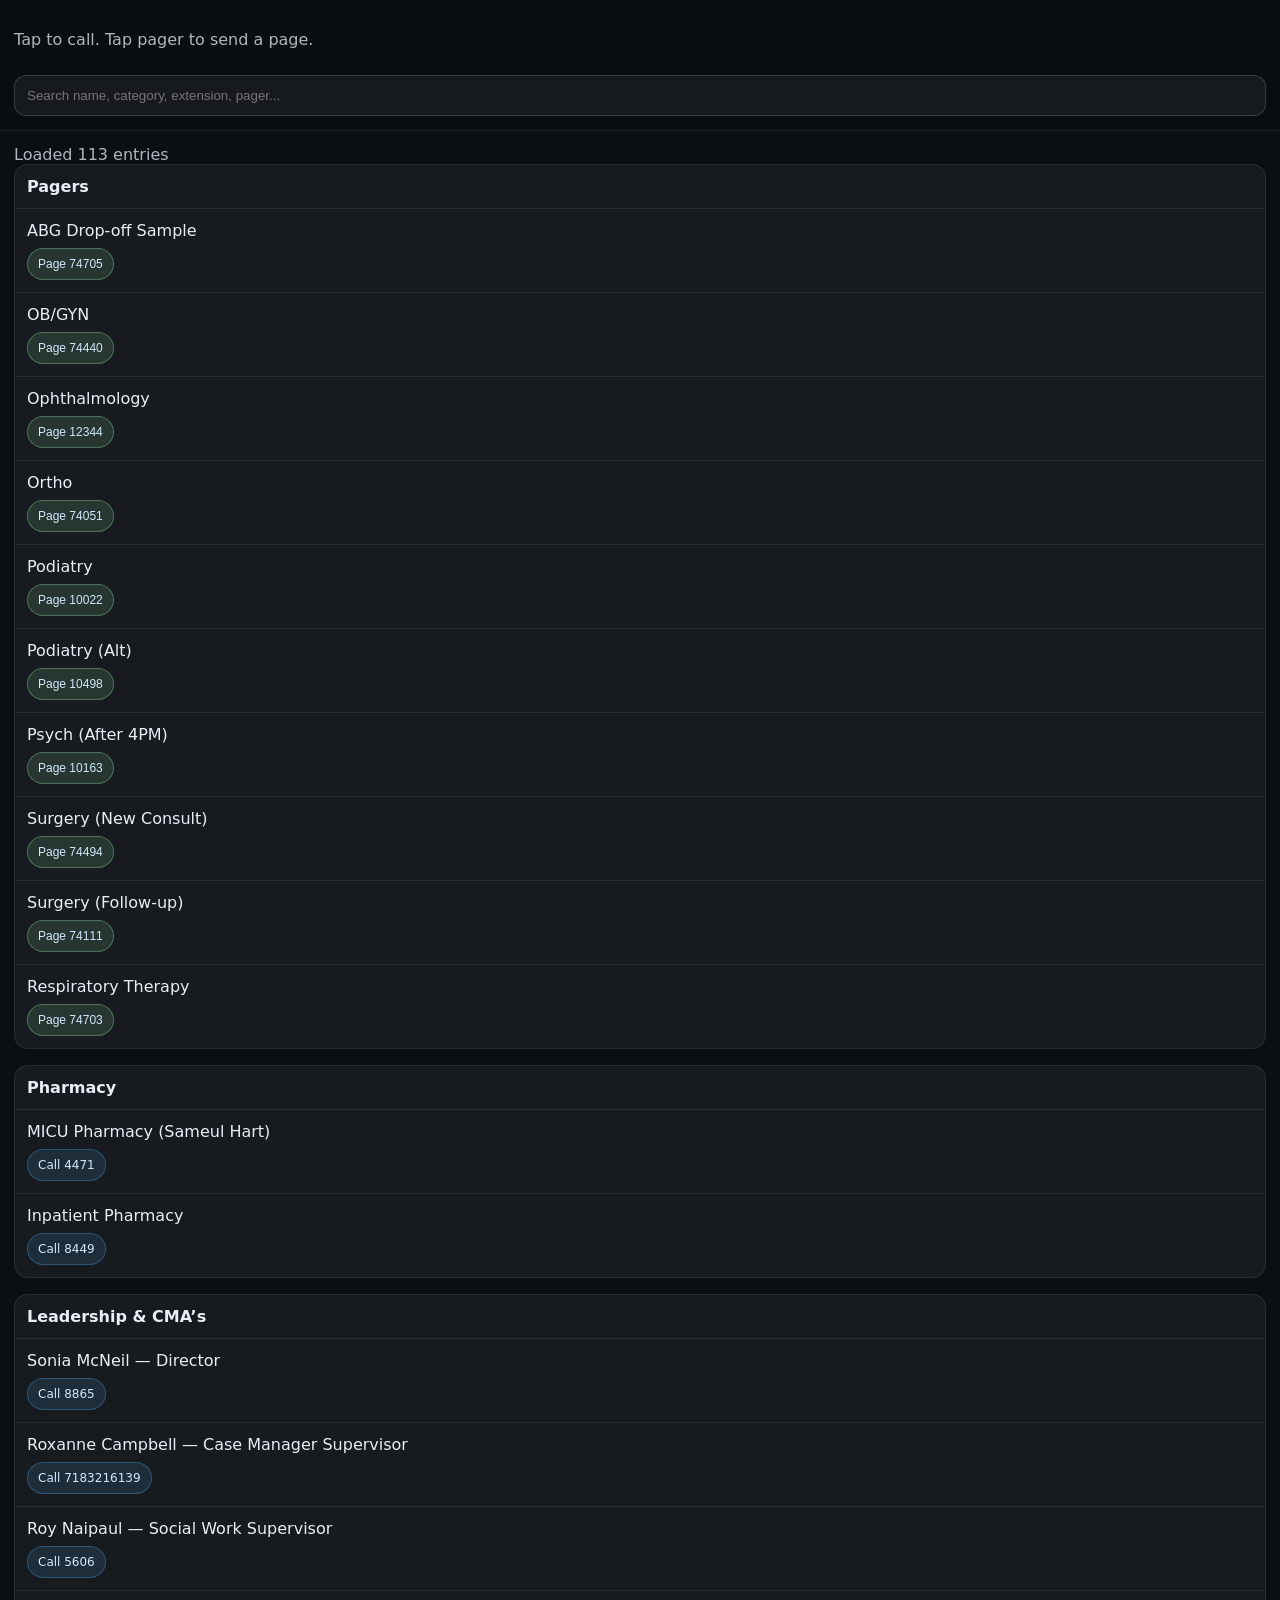
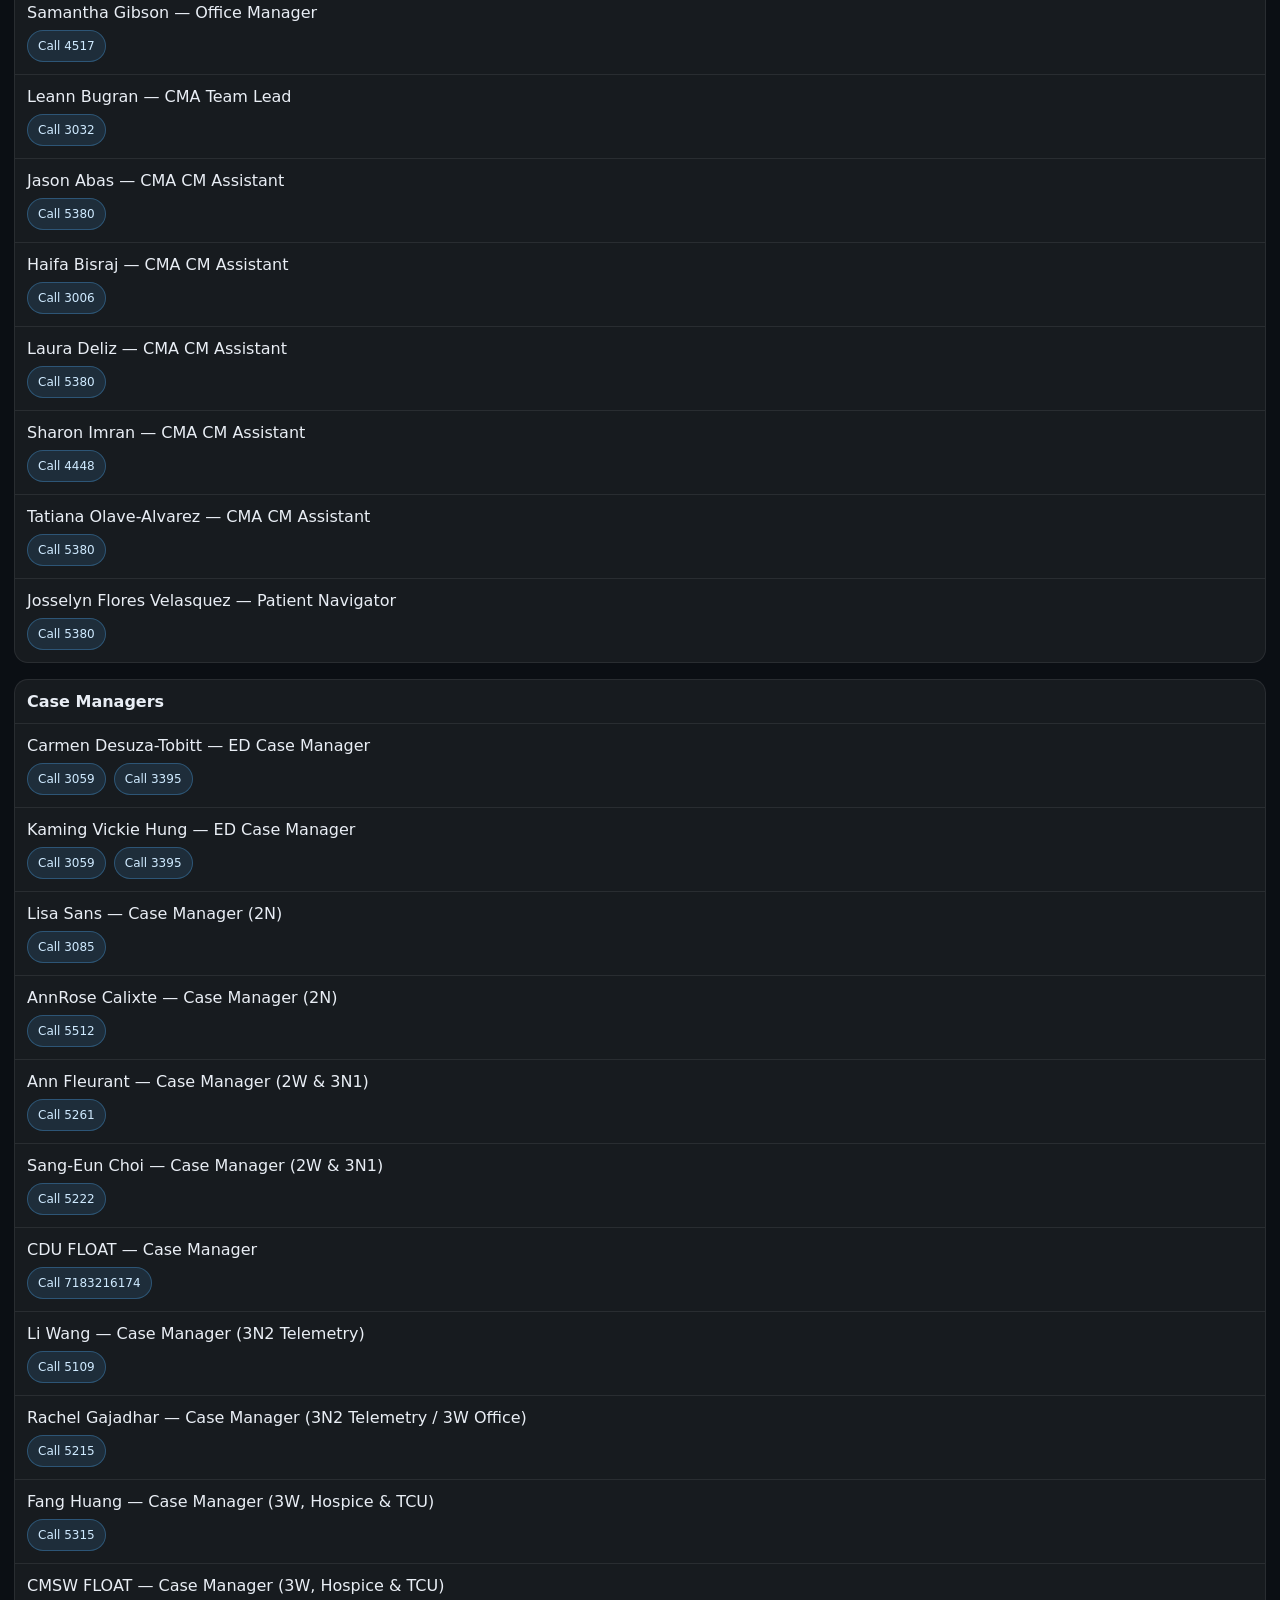
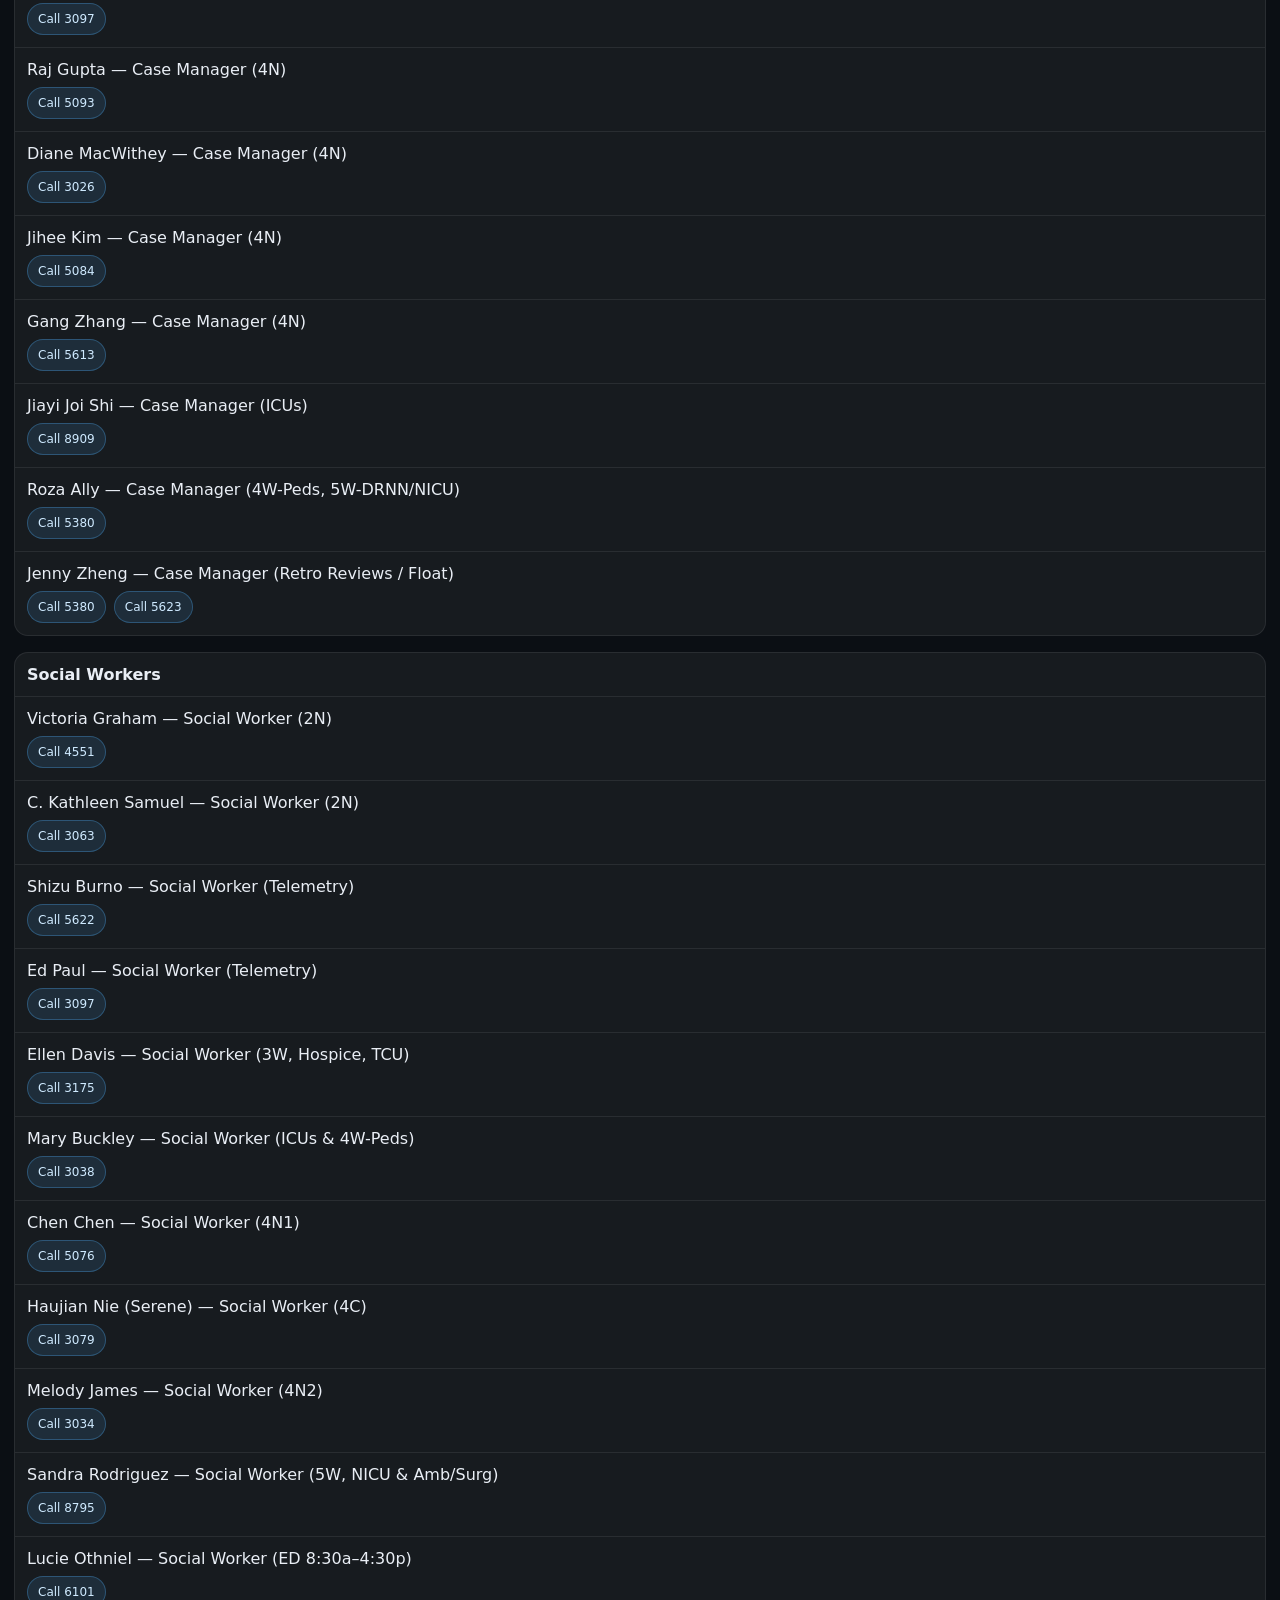
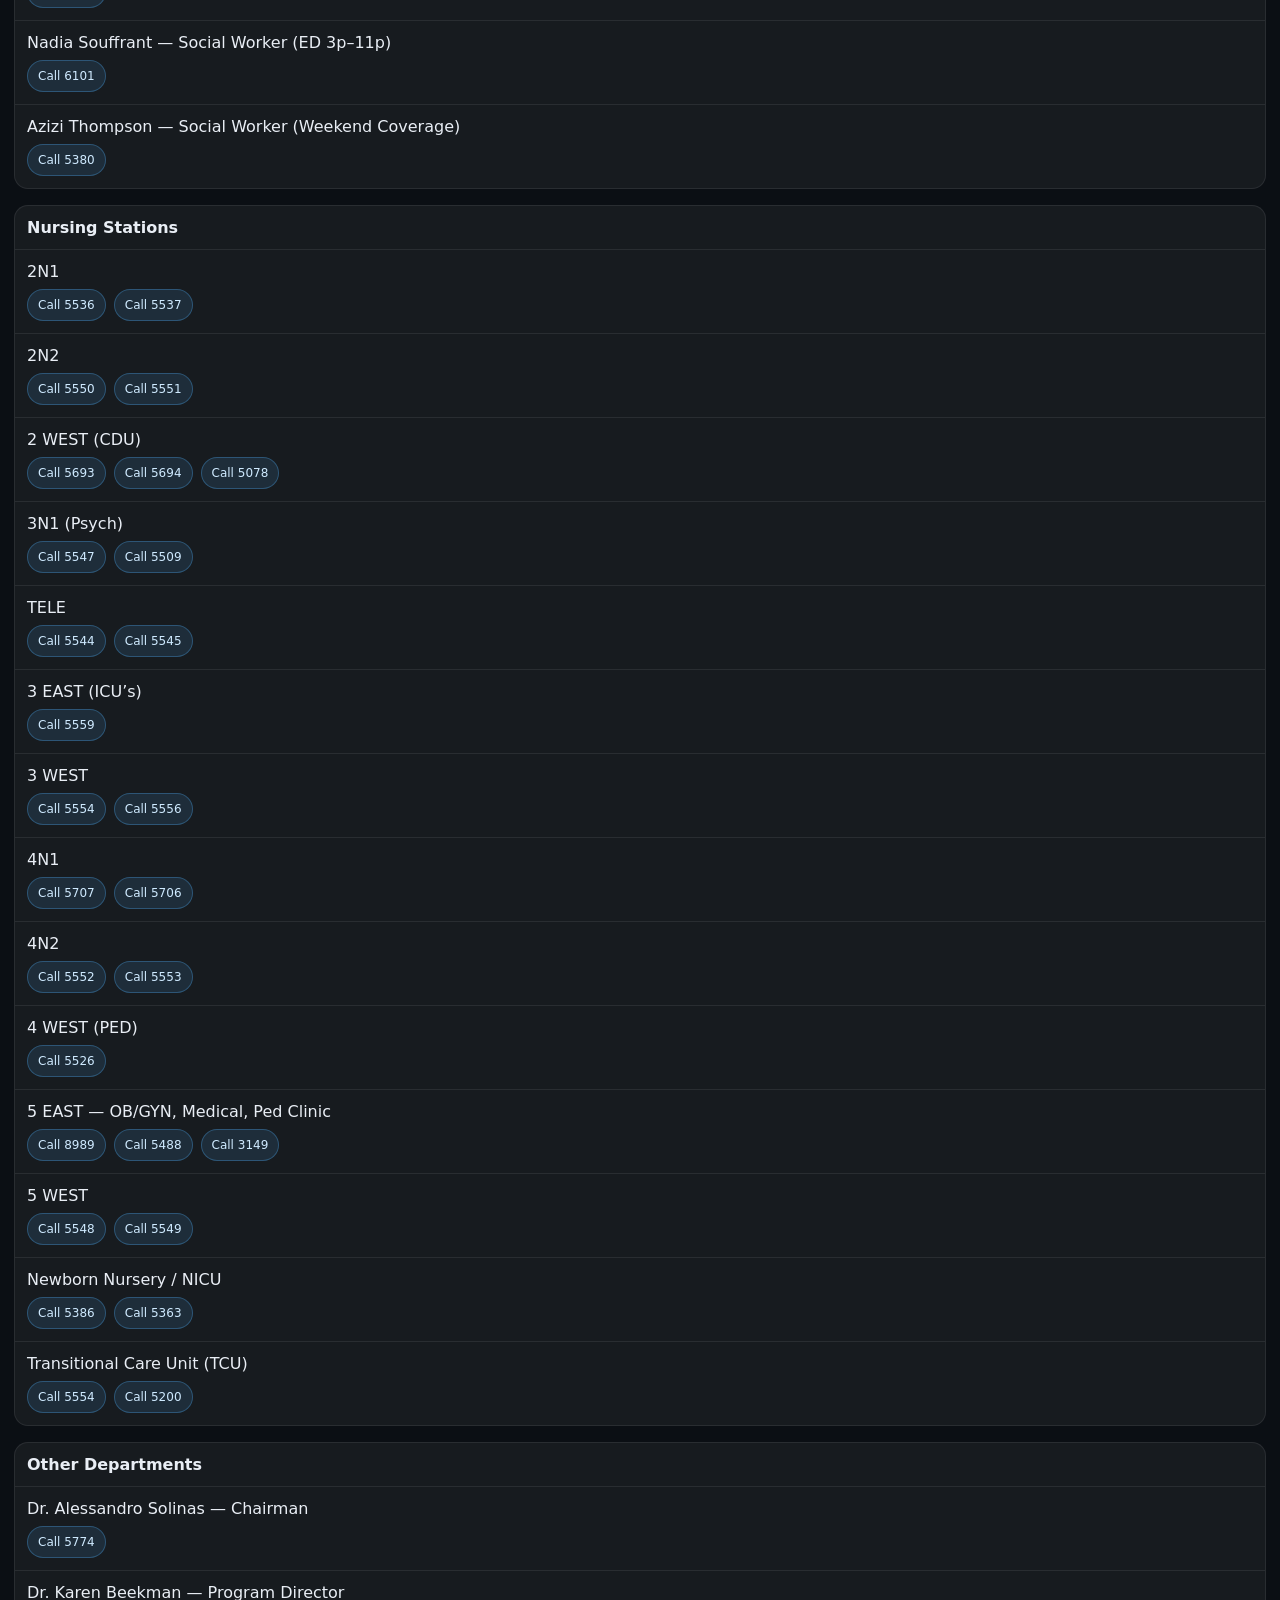
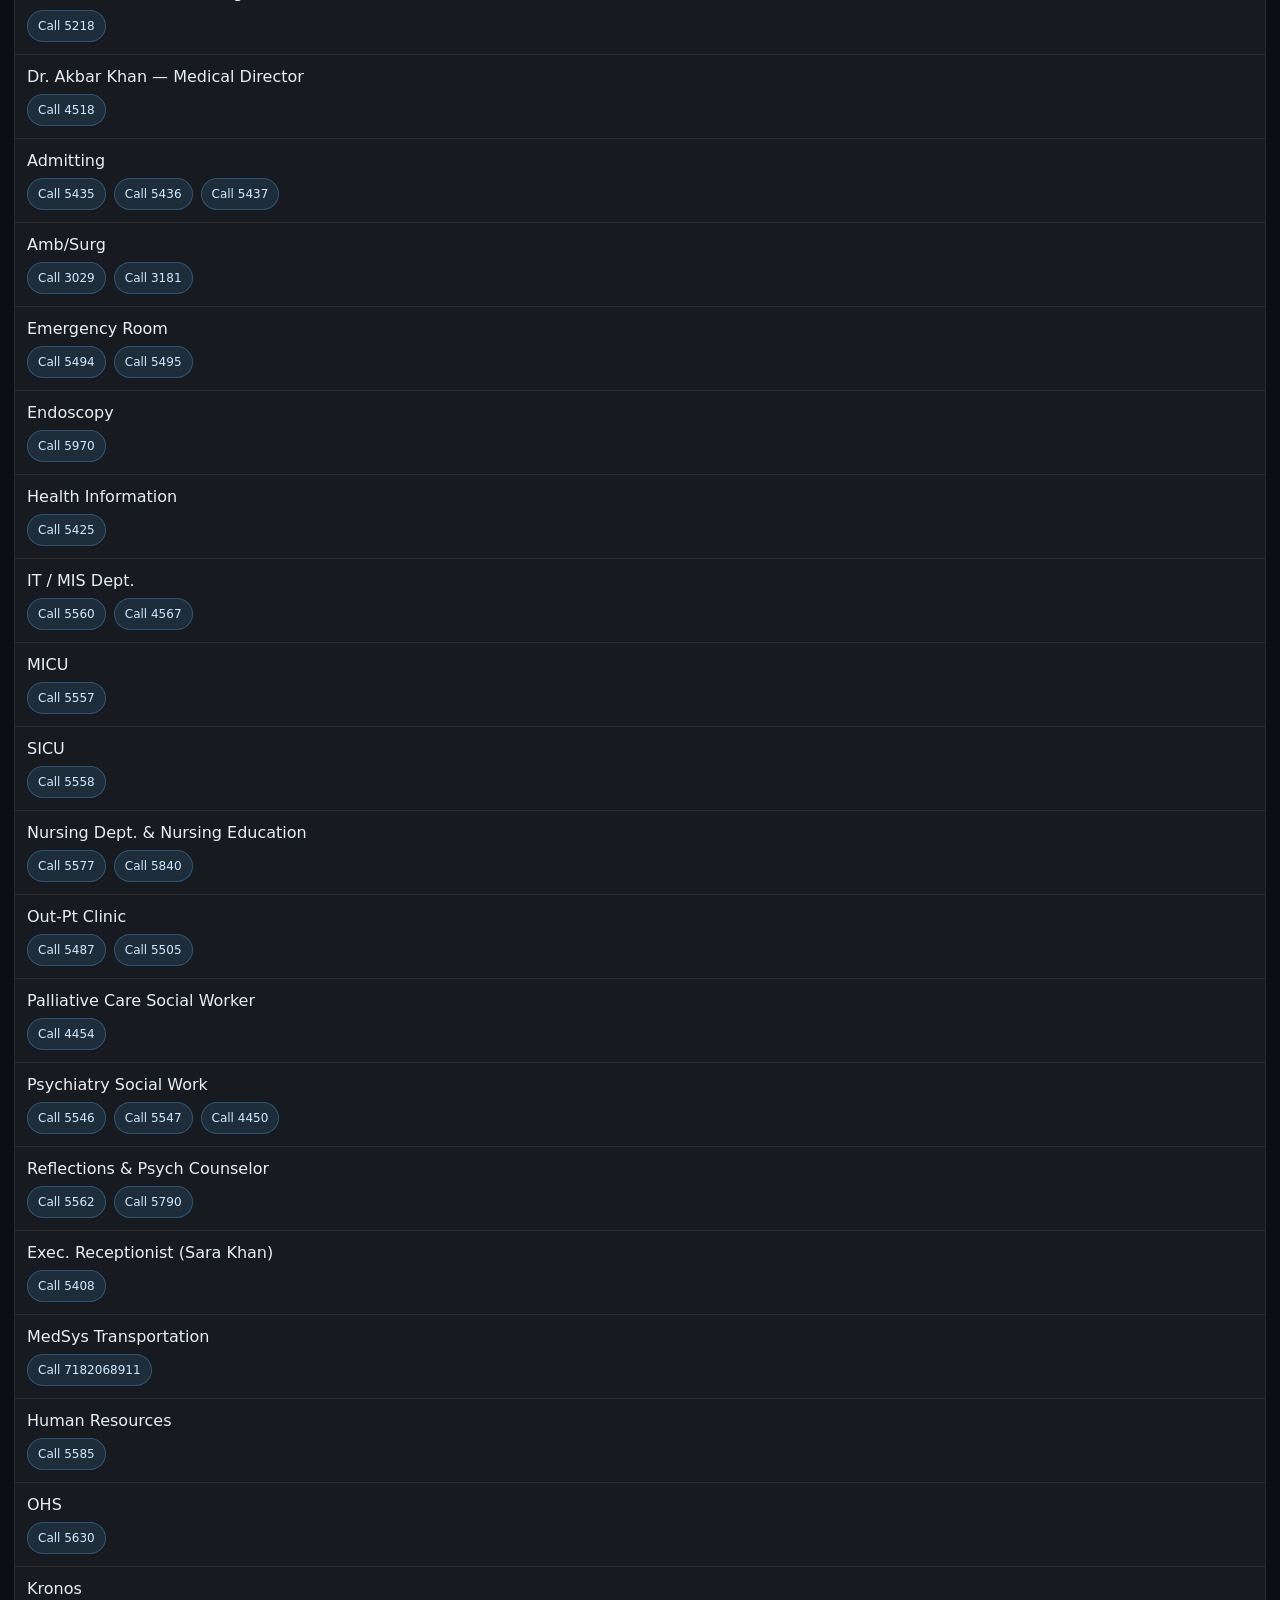
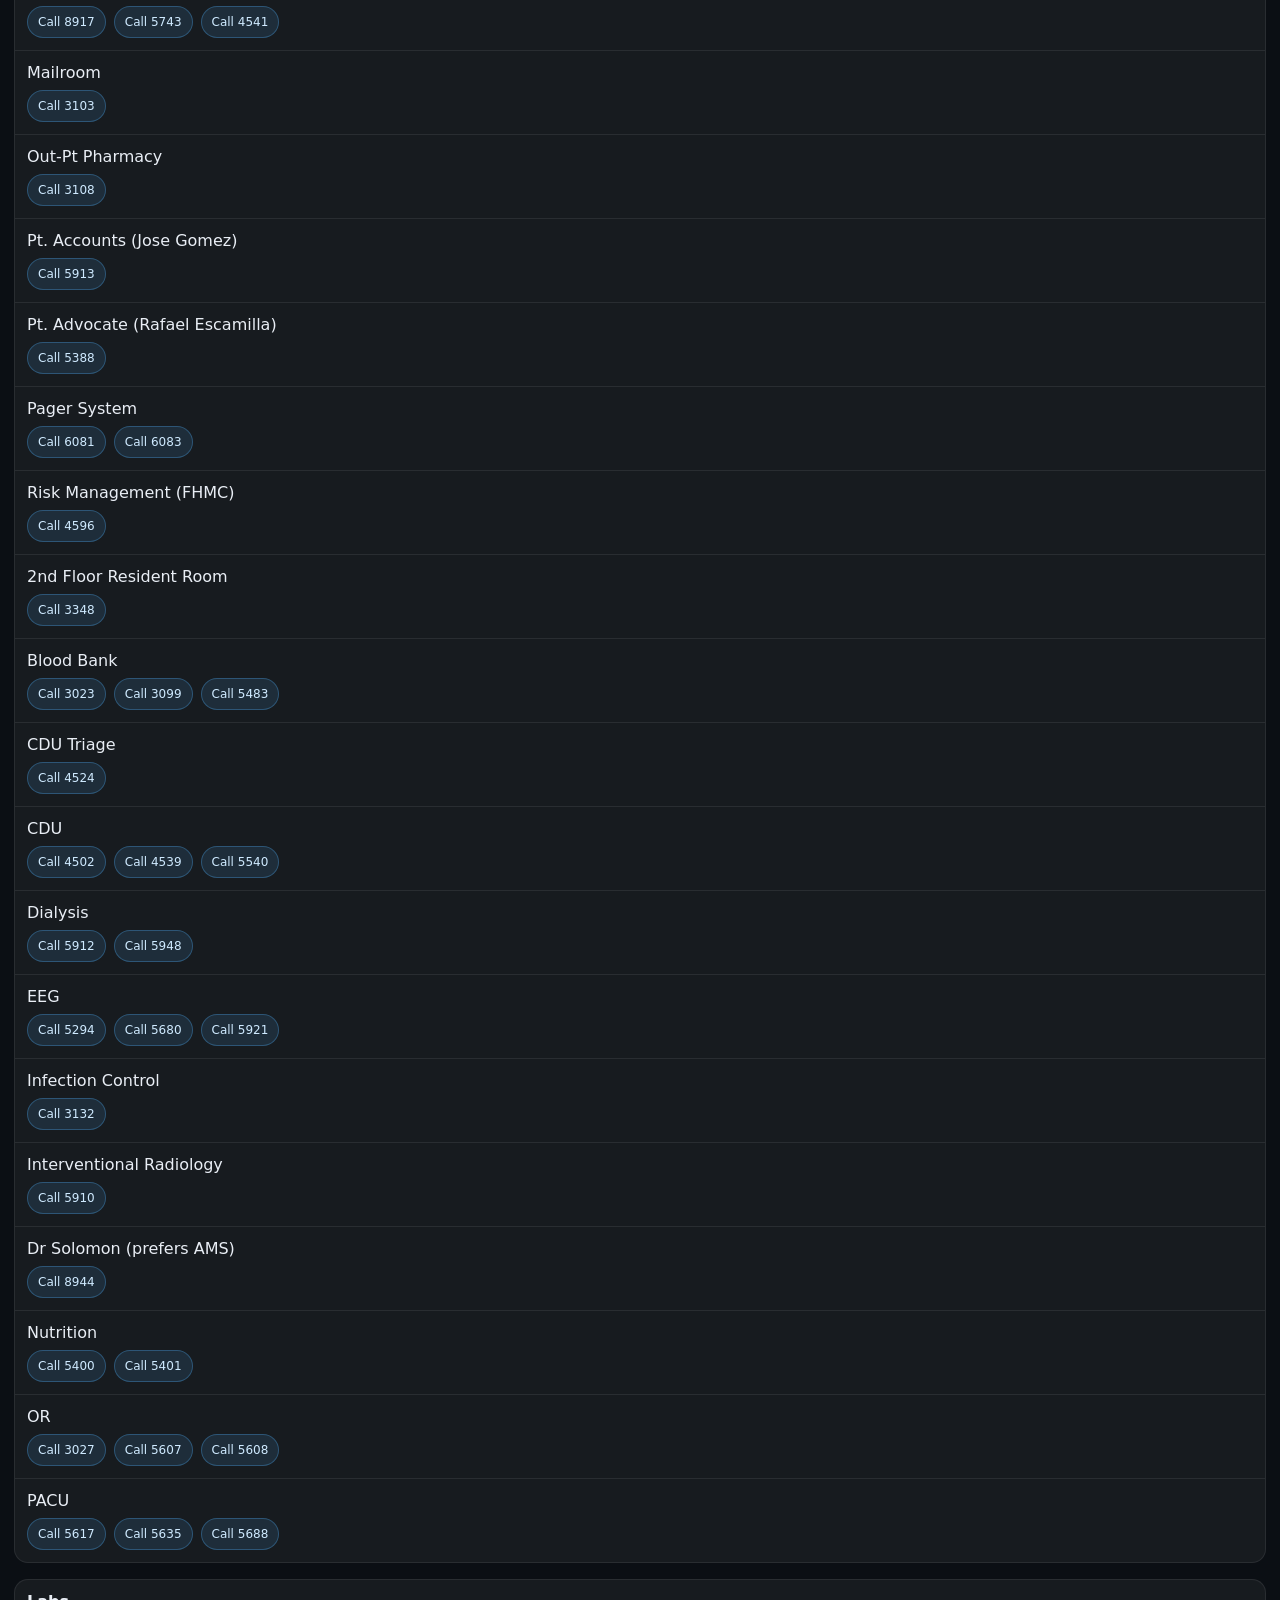
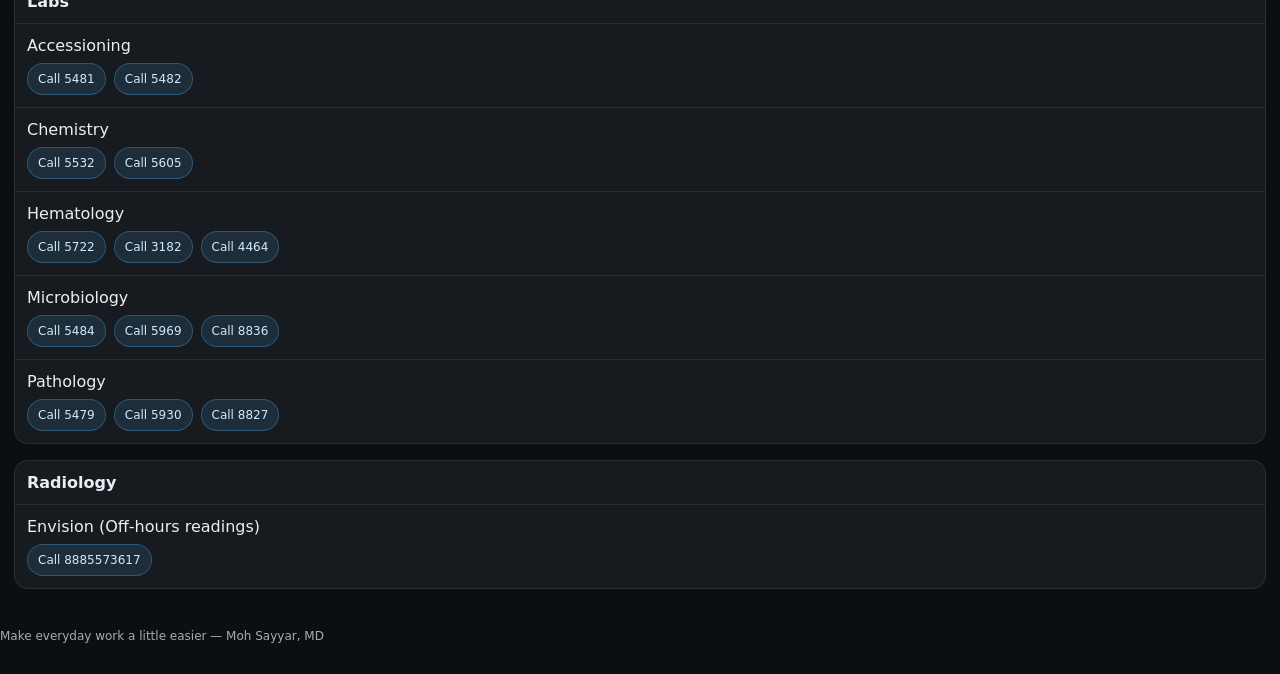
==== index.html @ d81db636 "Update index.html" ====
<!doctype html>
<html lang="en">
<head>
  <meta charset="utf-8" />
  <meta name="viewport" content="width=device-width,initial-scale=1" />
  <title>FHMC Directory</title>
  <link rel="stylesheet" href="./assets/styles.css" />
</head>
<body>

<header class="topbar">
  <div class="topbar__title">
    <p class="muted">Tap to call. Tap pager to send a page.</p>
  </div>
  <div class="topbar__controls">
    <input id="search" type="search" placeholder="Search name, category, extension, pager..." />
  </div>
</header>

<main class="container">
  <div id="status" class="status muted">Loading…</div>
  <div id="content"></div>
</main>
<div id="toast" class="toast" aria-live="polite"></div>
<script src="./assets/paging.js"></script>
<script src="./assets/app.js"></script>

 <center></center> <p class="credits">
    Make everyday work a little easier — Moh Sayyar, MD
  </p><br>
</body>
</html>
---- assets/styles.css ----
:root {
  font-family: system-ui, -apple-system, Segoe UI, Roboto, Arial, sans-serif;
  color-scheme: dark;
}

body {
  margin: 0;
  background: #0b0f14;
  color: #e9eef5;
}

.topbar {
  position: sticky;
  top: 0;
  background: rgba(11,15,20,.95);
  border-bottom: 1px solid rgba(255,255,255,.08);
  padding: 14px;
}

.topbar__title h1 {
  margin: 0;
  font-size: 18px;
  font-weight: 800;
}

.muted { opacity: .75 }

#search {
  width: 100%;
  margin-top: 10px;
  padding: 12px;
  border-radius: 12px;
  border: 1px solid rgba(255,255,255,.15);
  background: rgba(255,255,255,.05);
  color: #fff;
}

.credits {
  margin-top: 10px;
  font-size: 12px;
  opacity: .7;
}

.container { padding: 14px }

.card {
  background: rgba(255,255,255,.05);
  border-radius: 14px;
  margin-bottom: 16px;
  border: 1px solid rgba(255,255,255,.08);
}

.row {
  padding: 12px;
  border-top: 1px solid rgba(255,255,255,.08);
}

.row:first-child { border-top: none }

.chips {
  margin-top: 8px;
  display: flex;
  flex-wrap: wrap;
  gap: 8px;
}

.chip {
  padding: 8px 10px;
  border-radius: 999px;
  font-size: 12px;
  cursor: pointer;
  border: 1px solid rgba(80,180,255,.3);
  background: rgba(80,180,255,.12);
  color: #cfeaff;
  text-decoration: none;
}

.chip--fax {
  border-color: rgba(255,200,120,.3);
  background: rgba(255,200,120,.12);
}

.chip--page {
  border-color: rgba(160,255,180,.3);
  background: rgba(160,255,180,.12);
}

.toast {
  position: fixed;
  bottom: 14px;
  left: 14px;
  right: 14px;
  background: #141a22;
  border-radius: 12px;
  padding: 12px;
  display: none;
}

.toast.show { display: block }
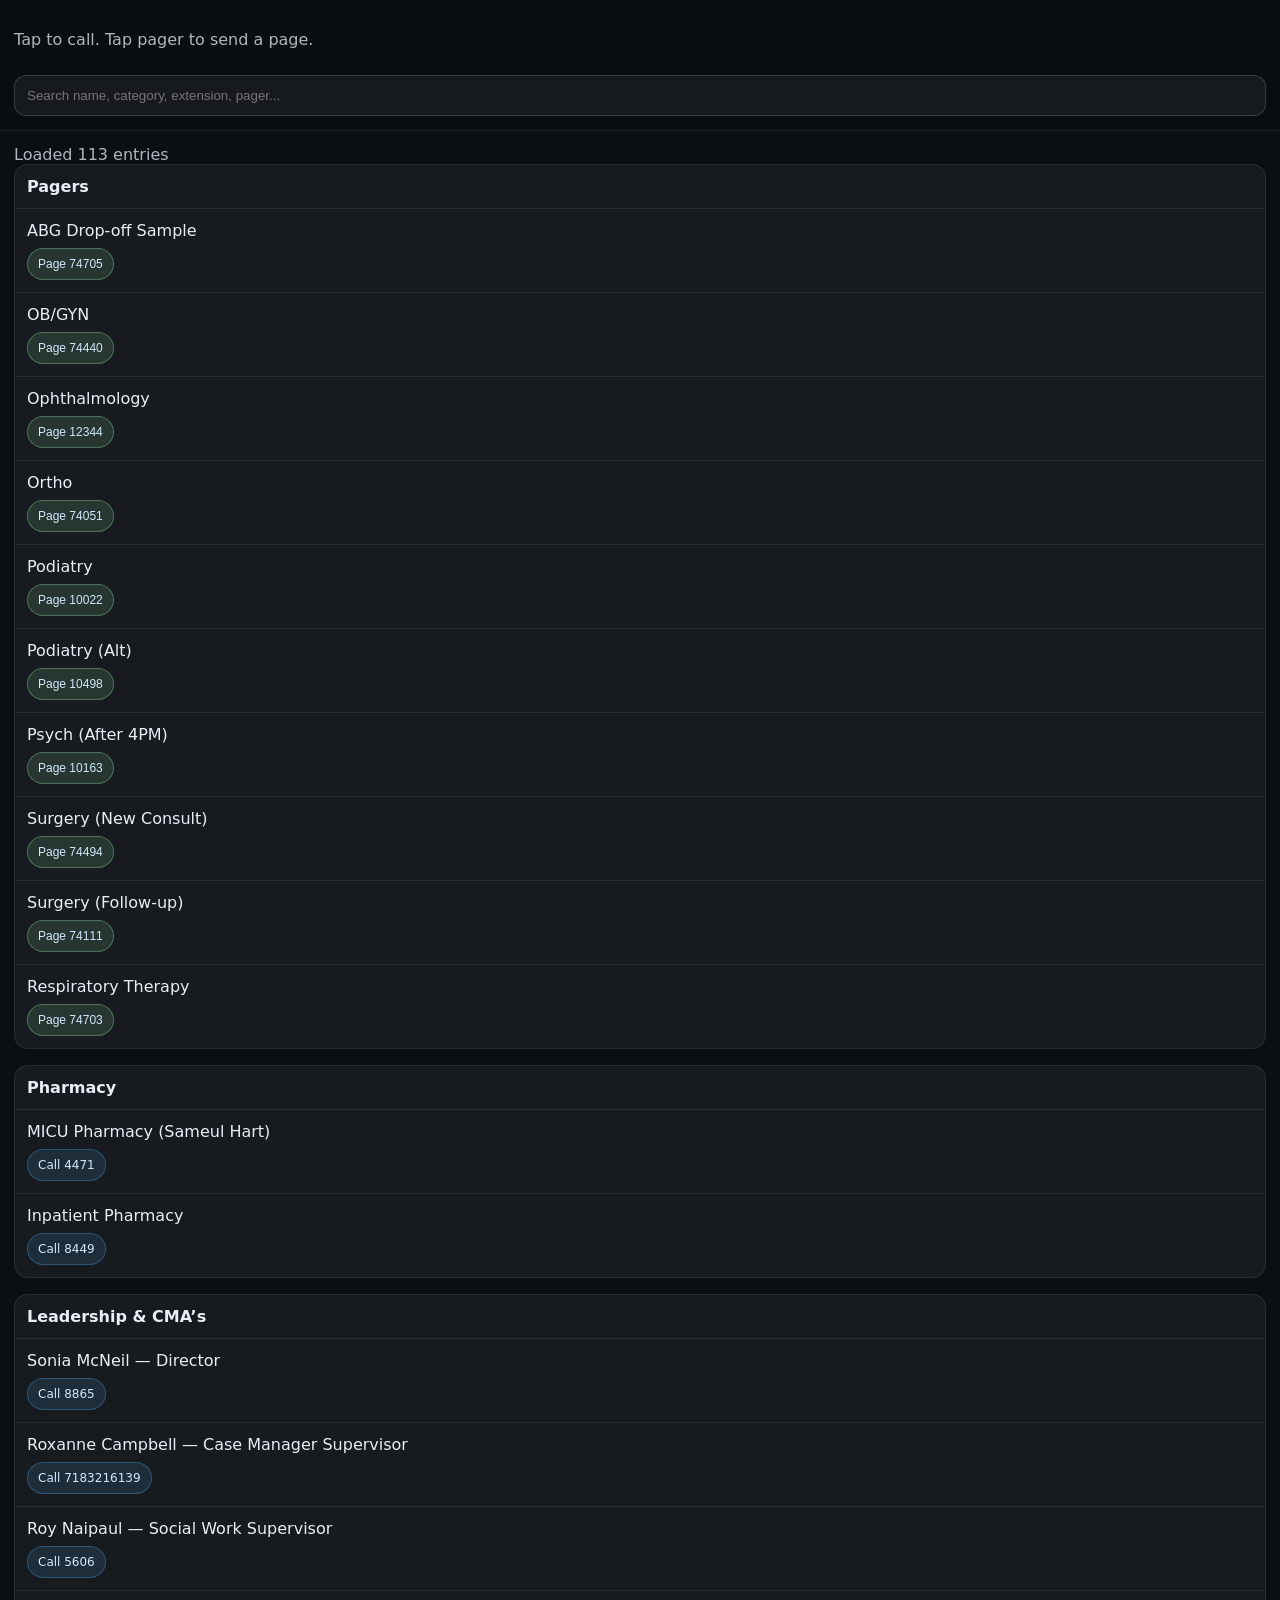
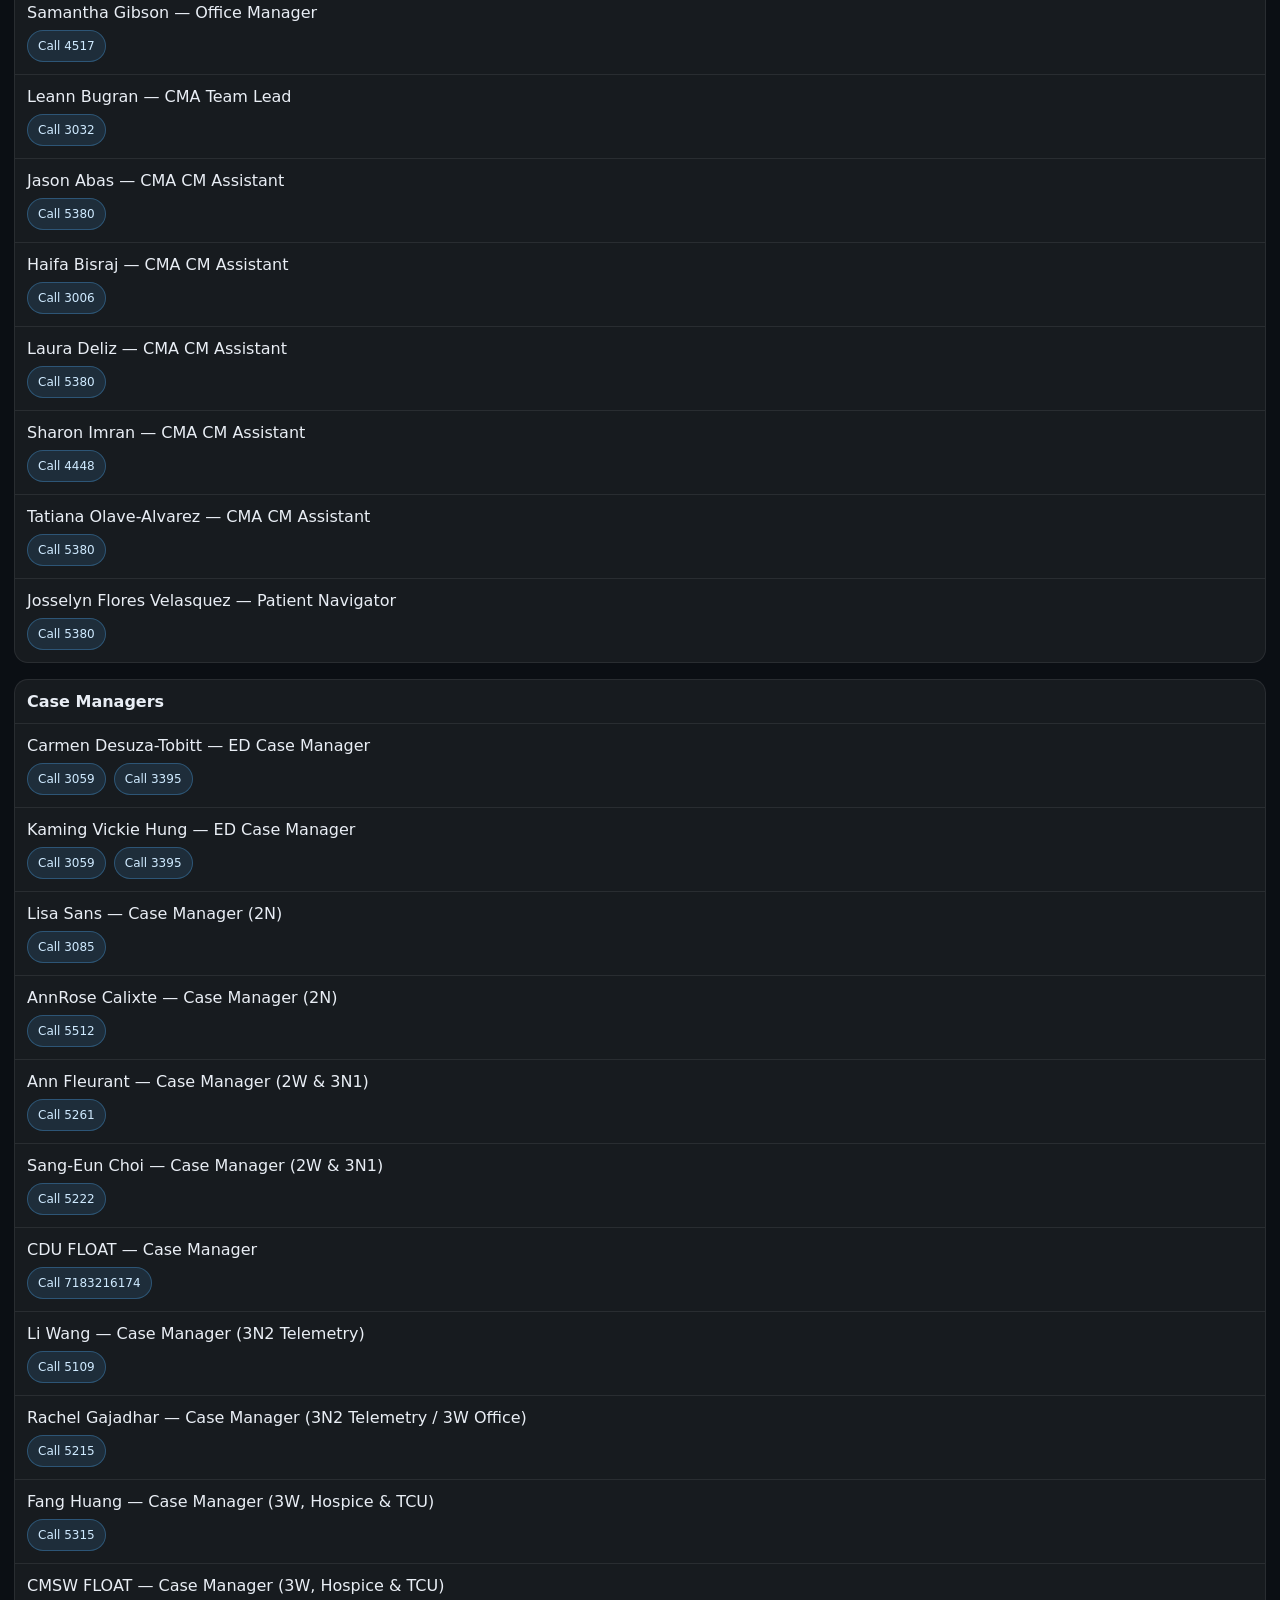
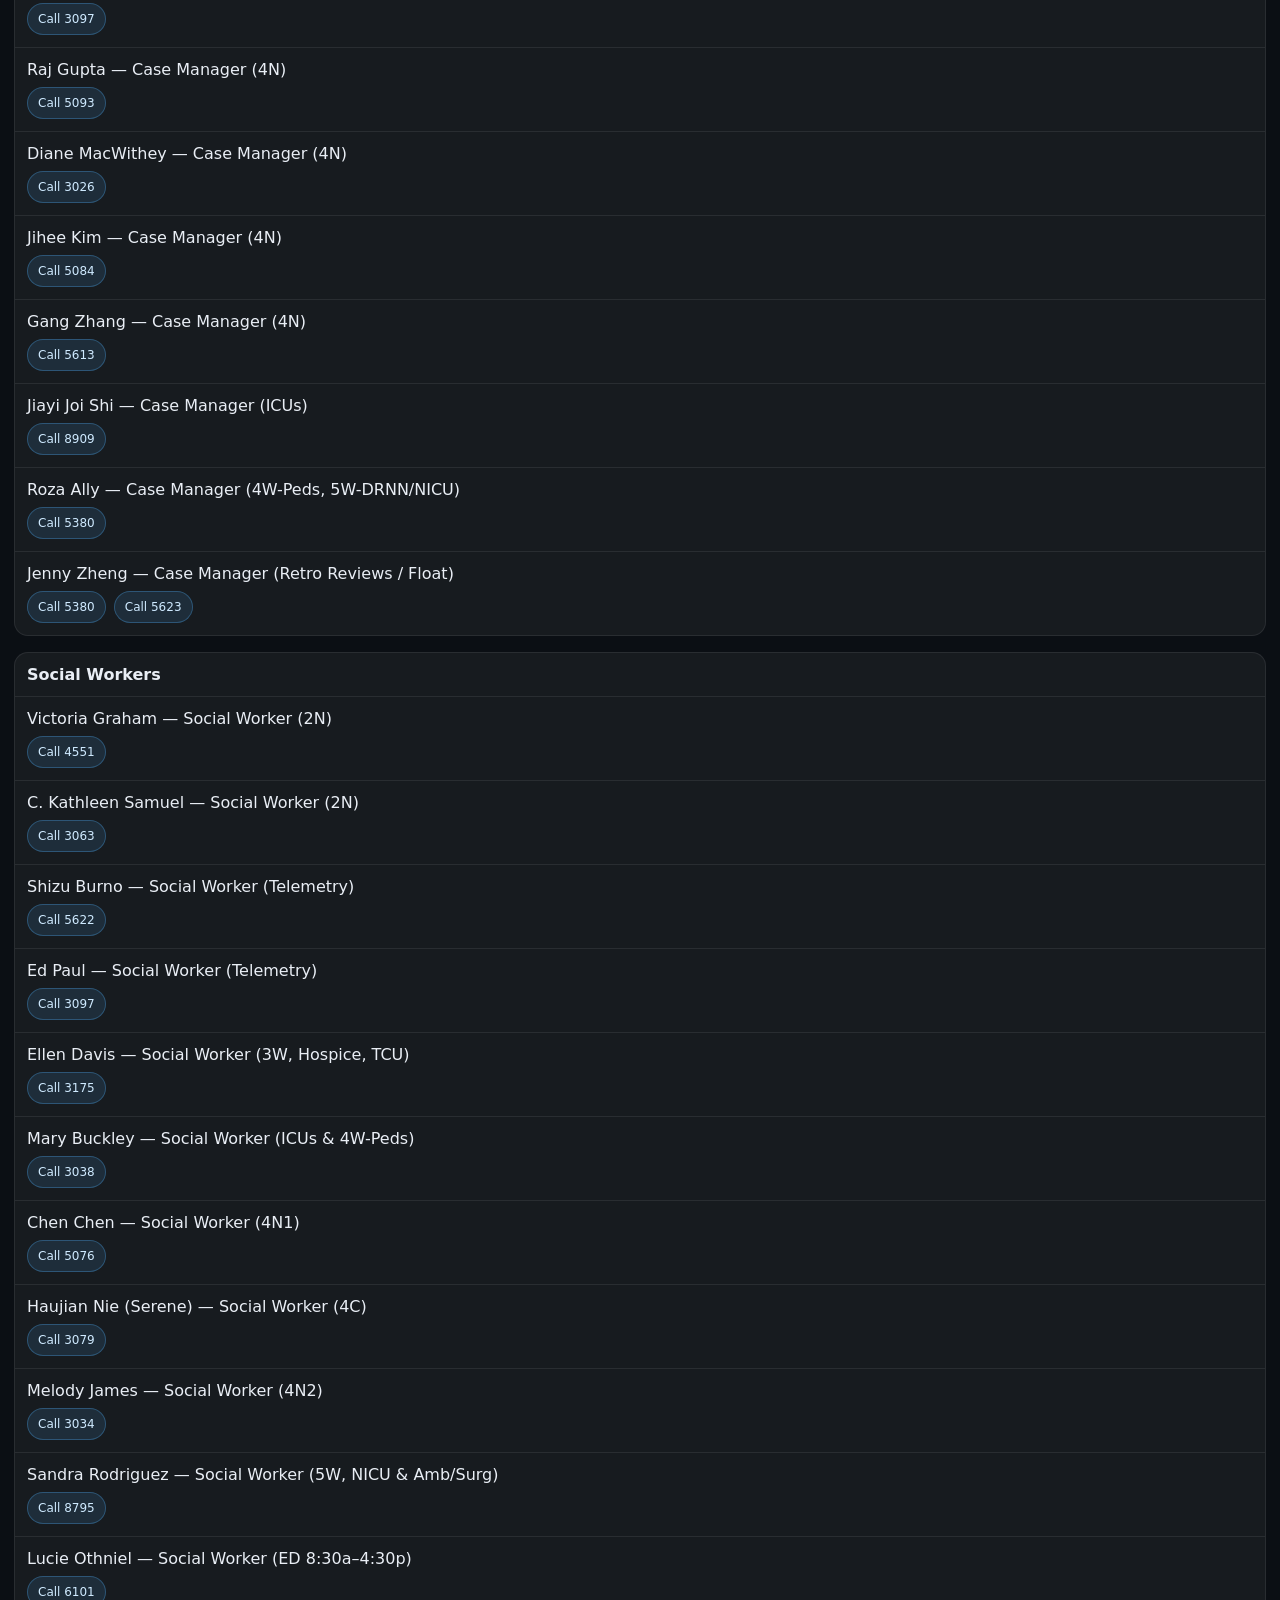
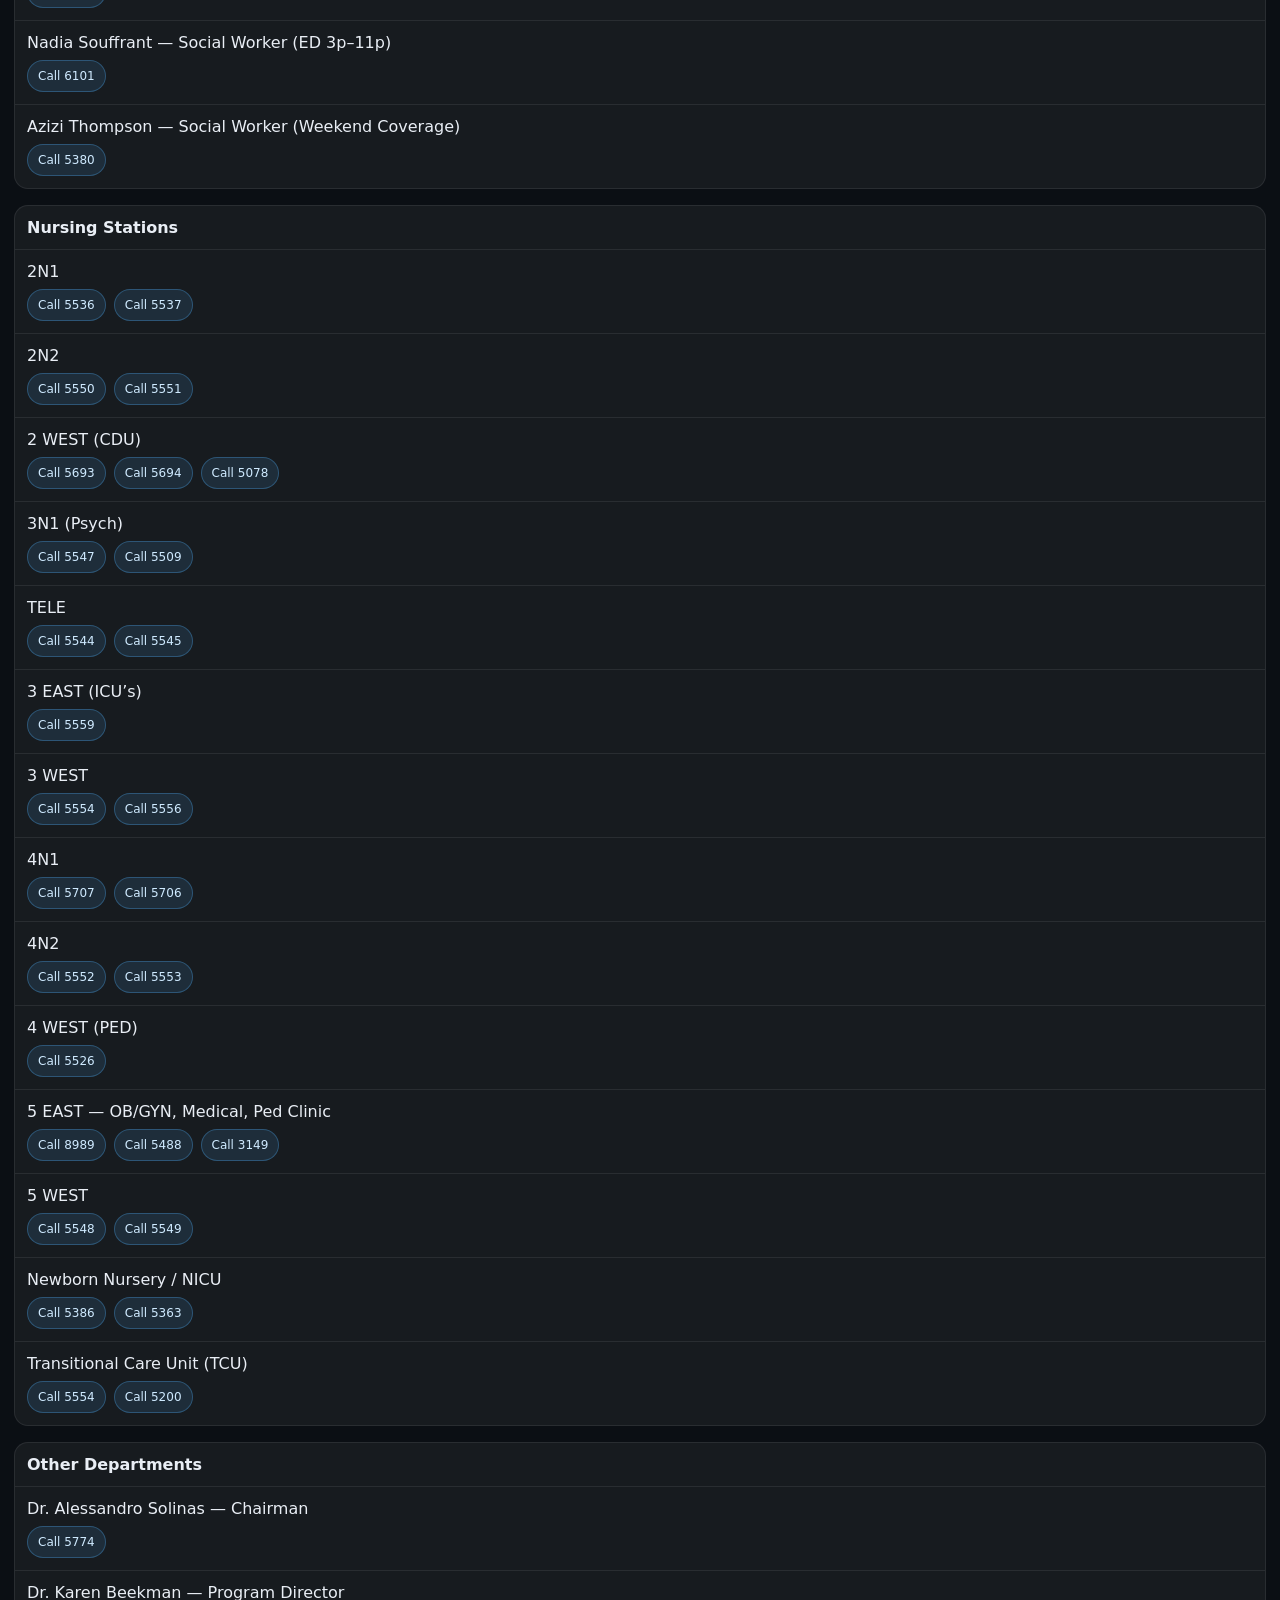
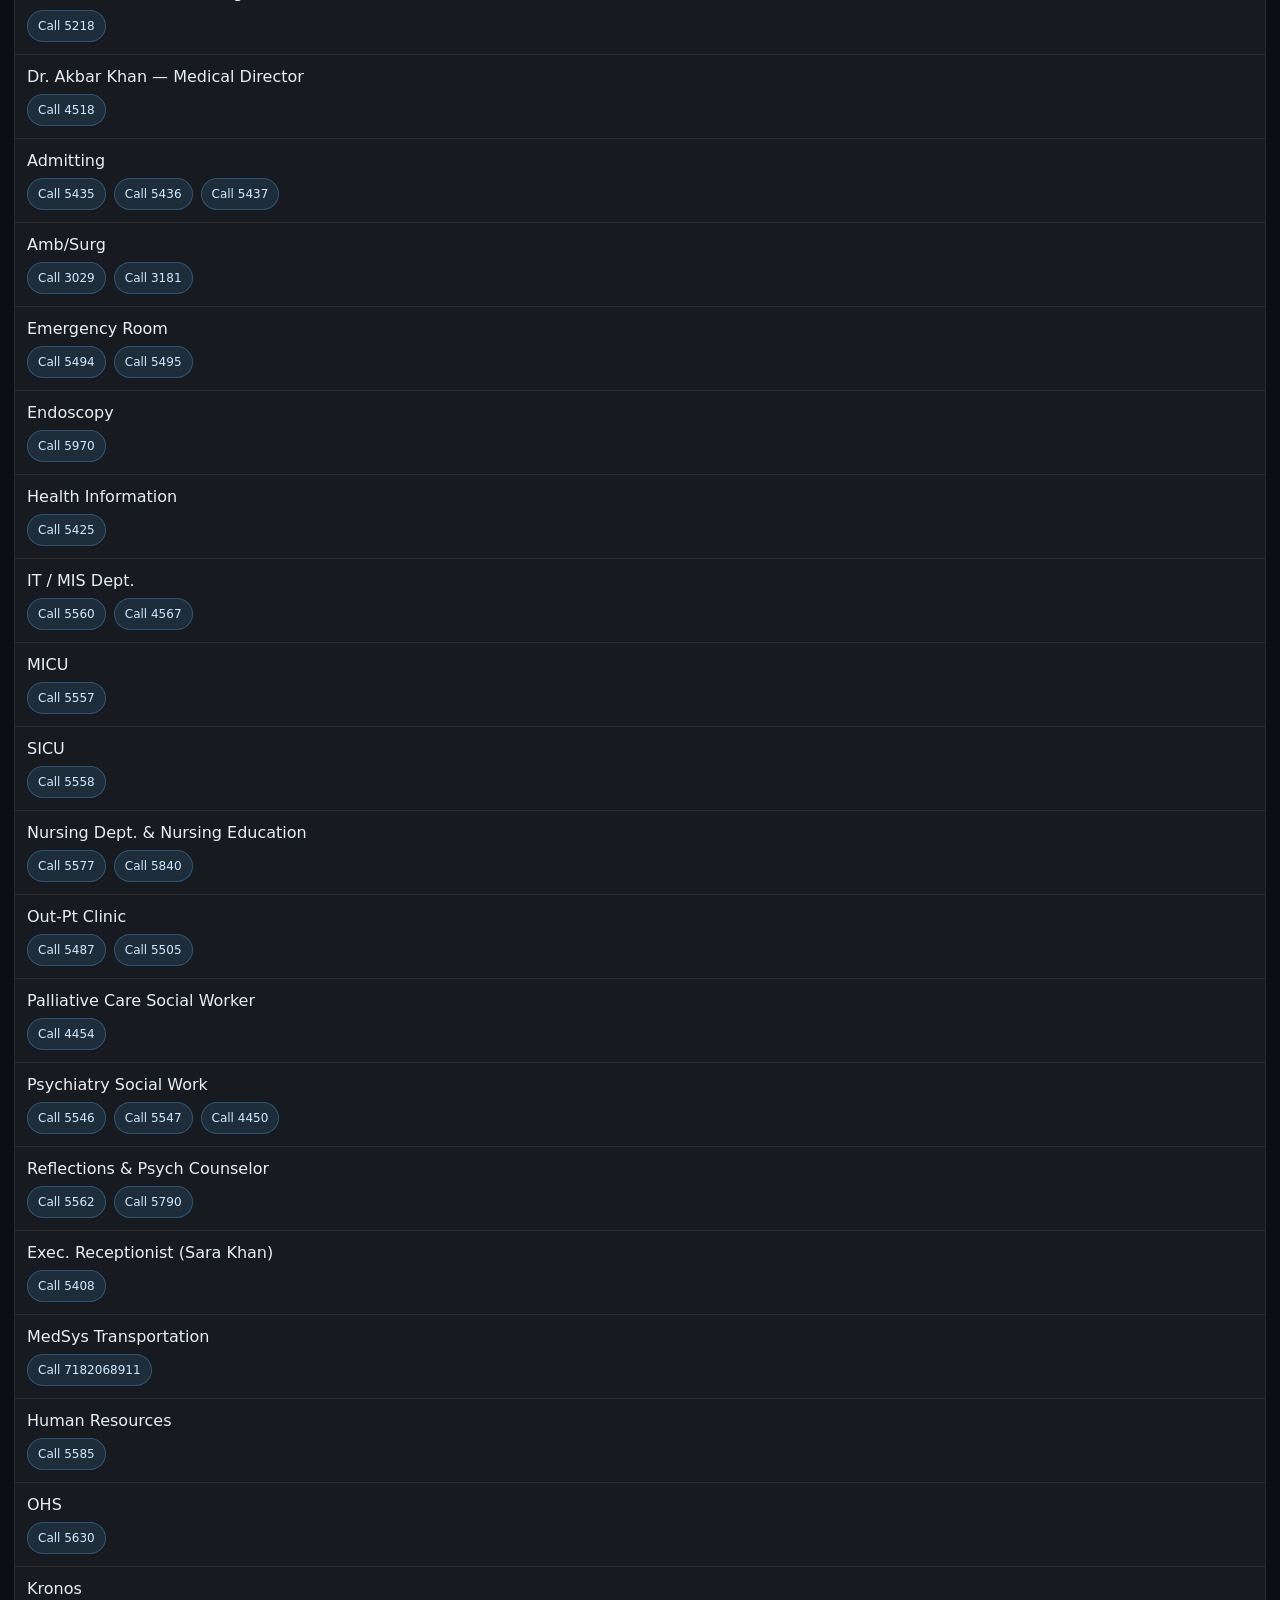
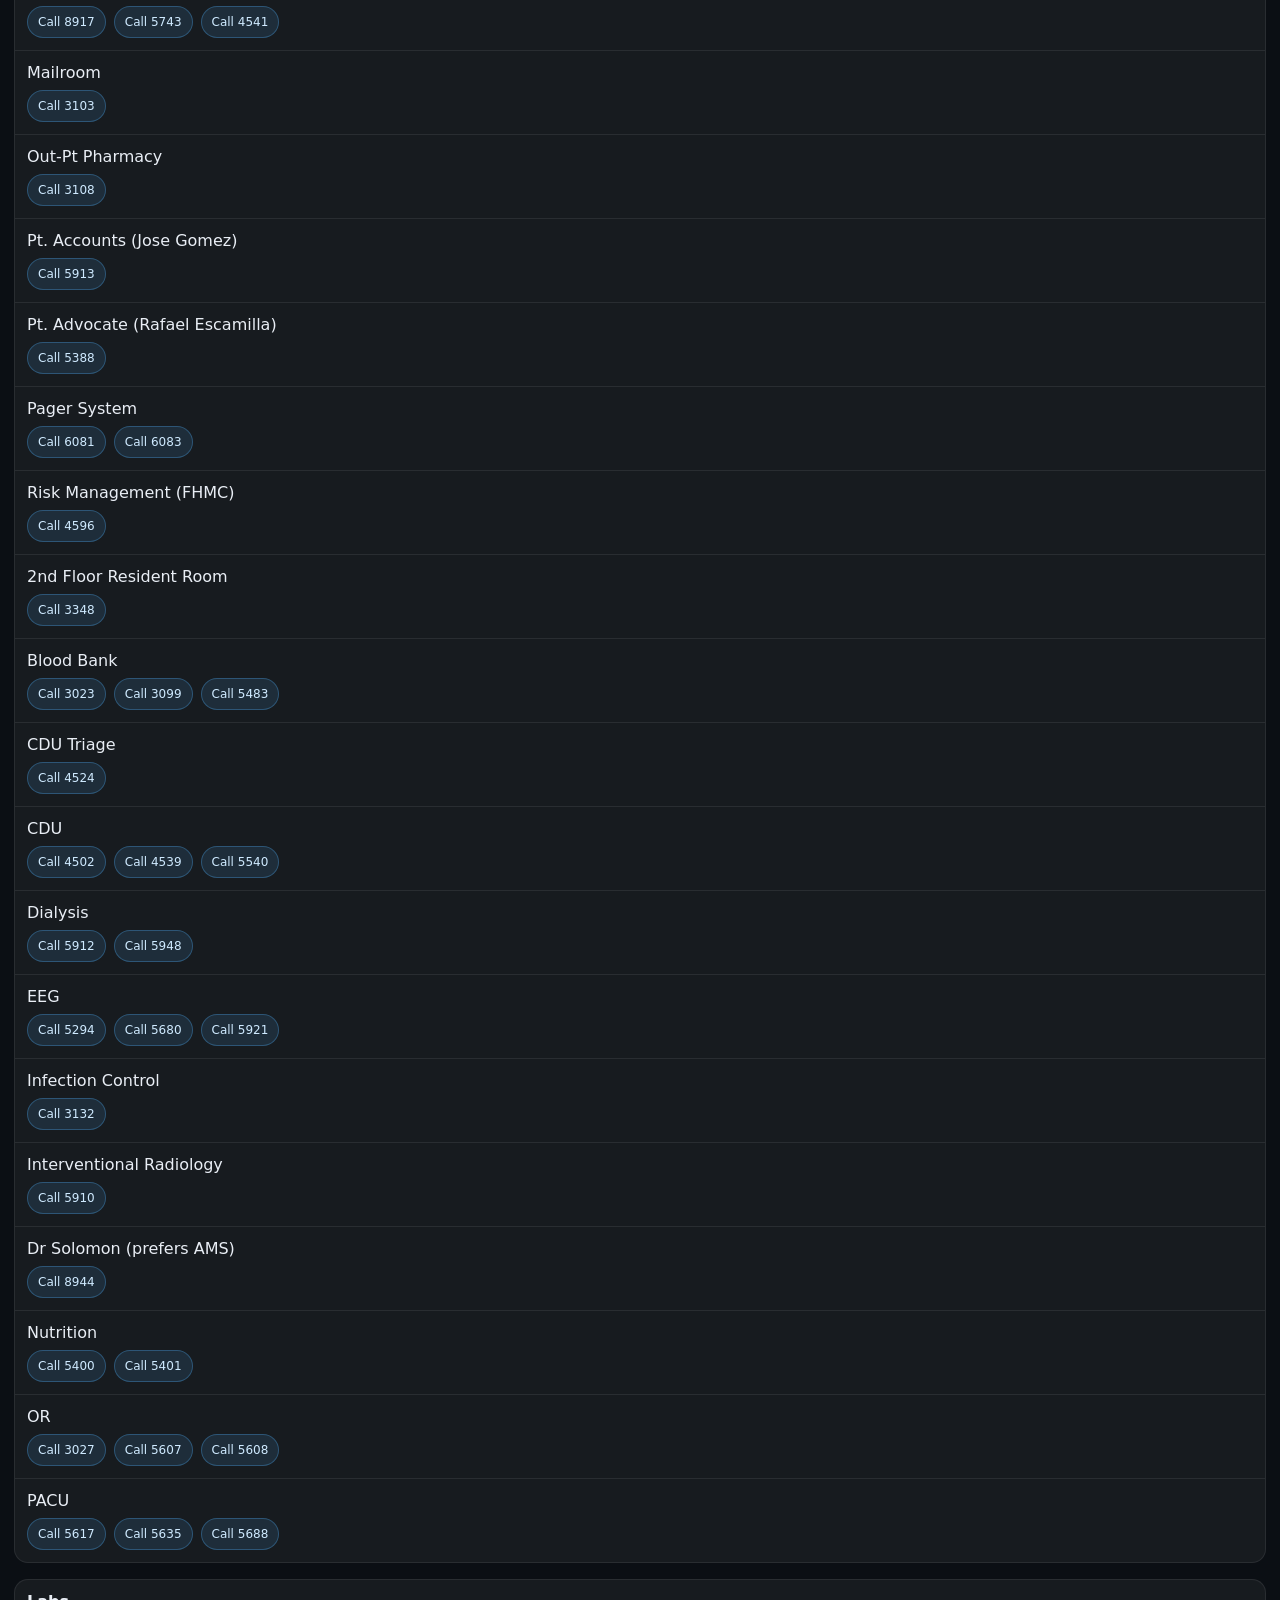
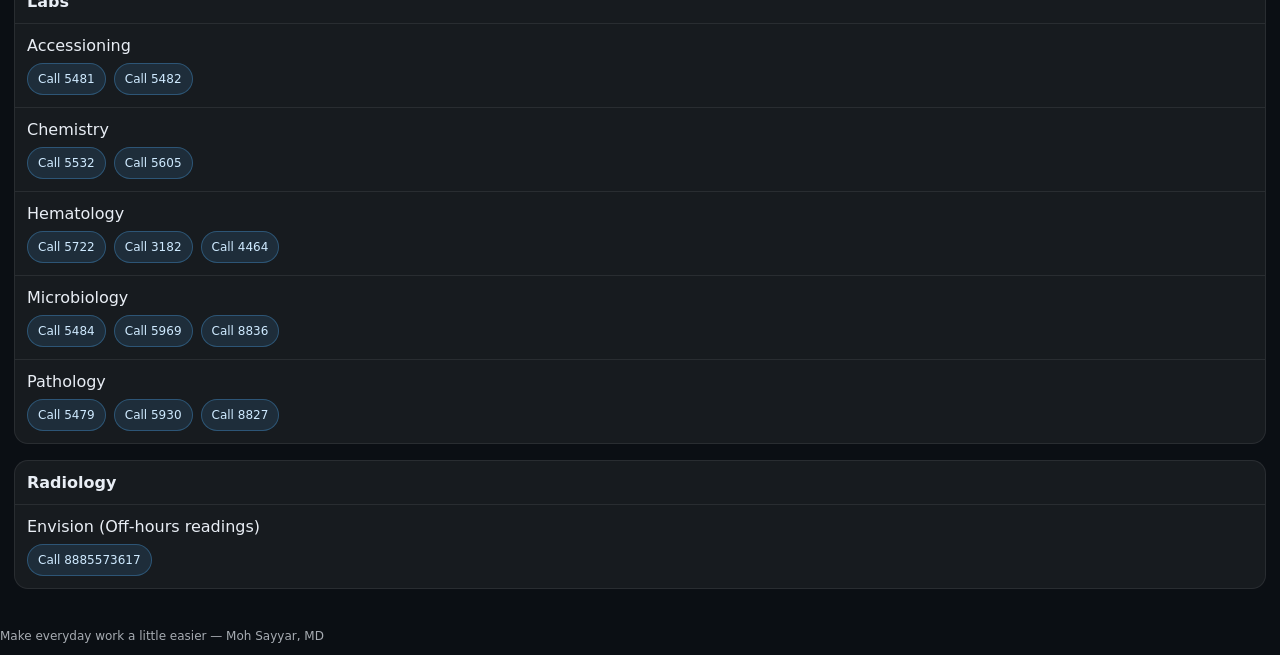
==== commit 2f4d453b: "Update index.html" ====
--- a/index.html
+++ b/index.html
@@ -6,7 +6,7 @@
   <title>FHMC Directory</title>
   <link rel="stylesheet" href="./assets/styles.css" />
 </head>
-<body>
+<body class="page">
 
 <header class="topbar">
   <div class="topbar__title">
@@ -21,12 +21,14 @@
   <div id="status" class="status muted">Loading…</div>
   <div id="content"></div>
 </main>
+
+<footer class="footer">
+  <p class="credits">Make everyday work a little easier — Moh Sayyar, MD</p>
+</footer>
+
 <div id="toast" class="toast" aria-live="polite"></div>
+
 <script src="./assets/paging.js"></script>
 <script src="./assets/app.js"></script>
-
- <center></center> <p class="credits">
-    Make everyday work a little easier — Moh Sayyar, MD
-  </p><br>
 </body>
 </html>
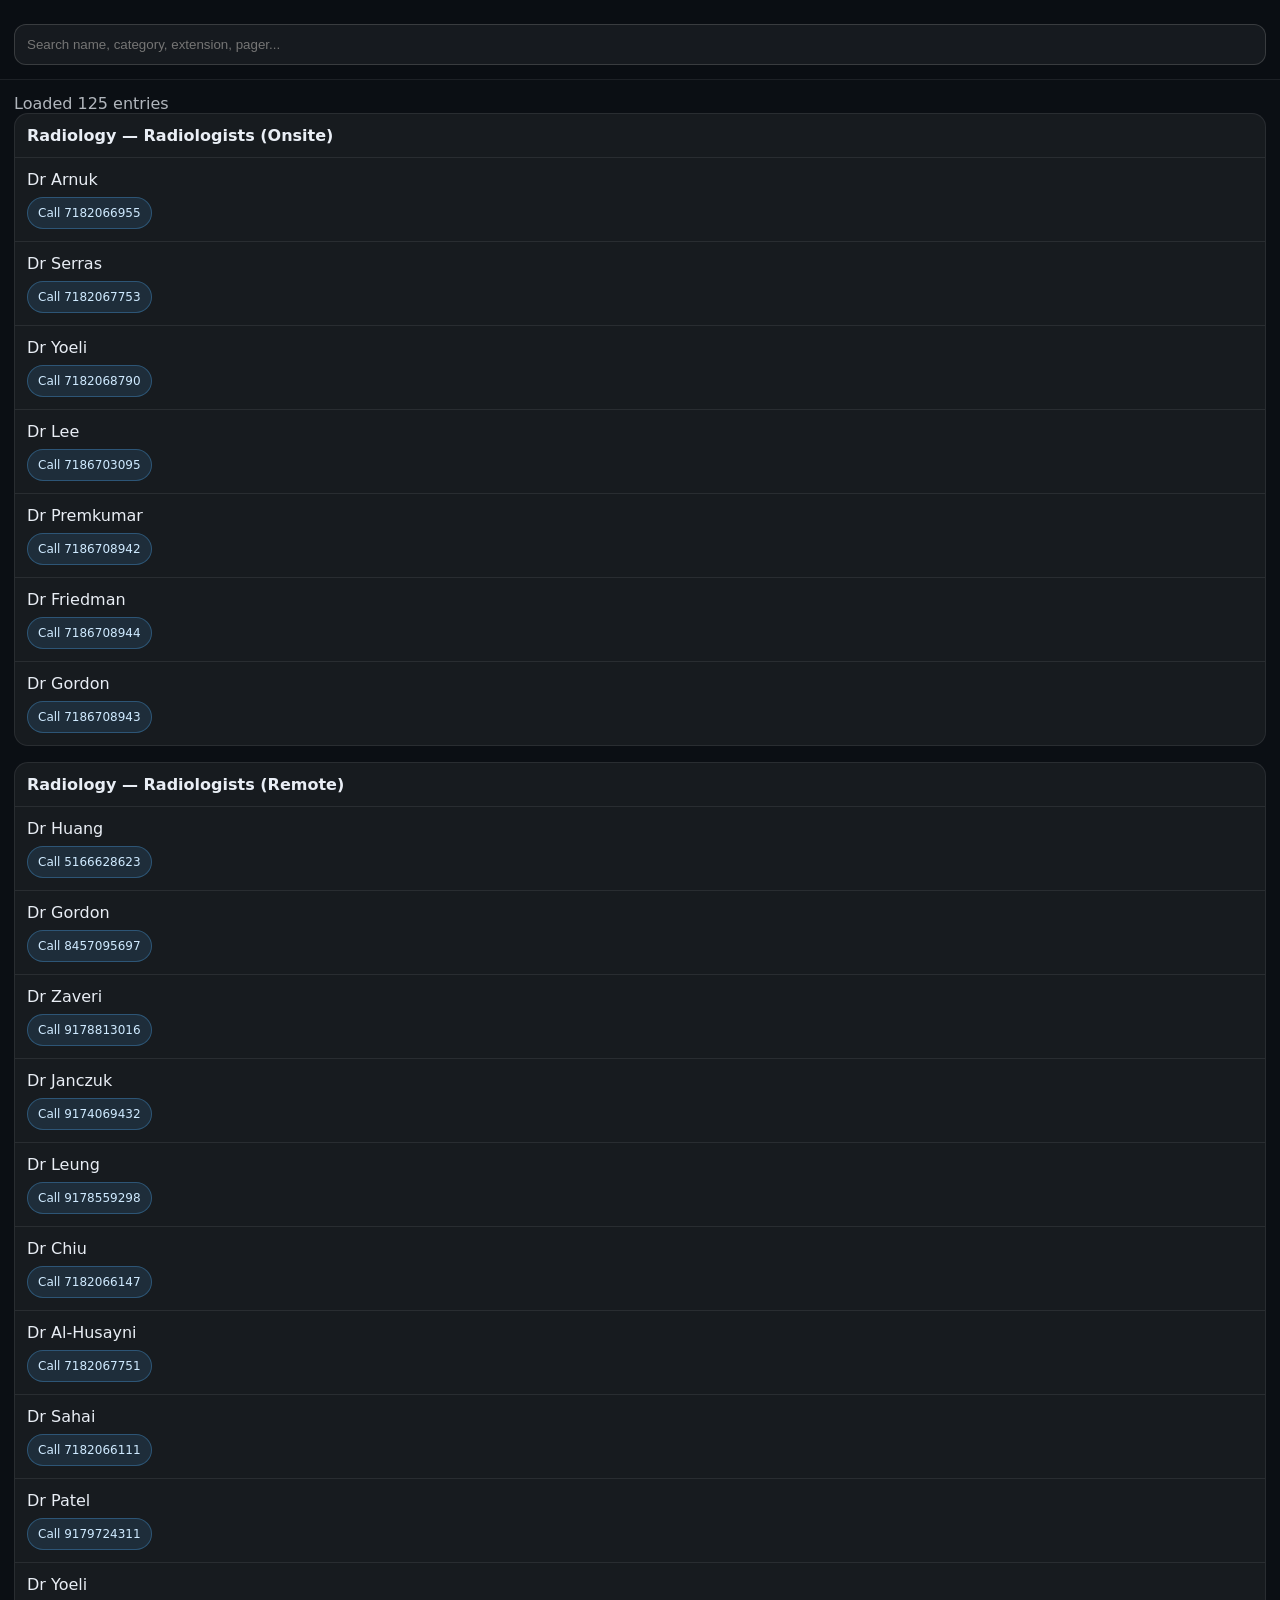
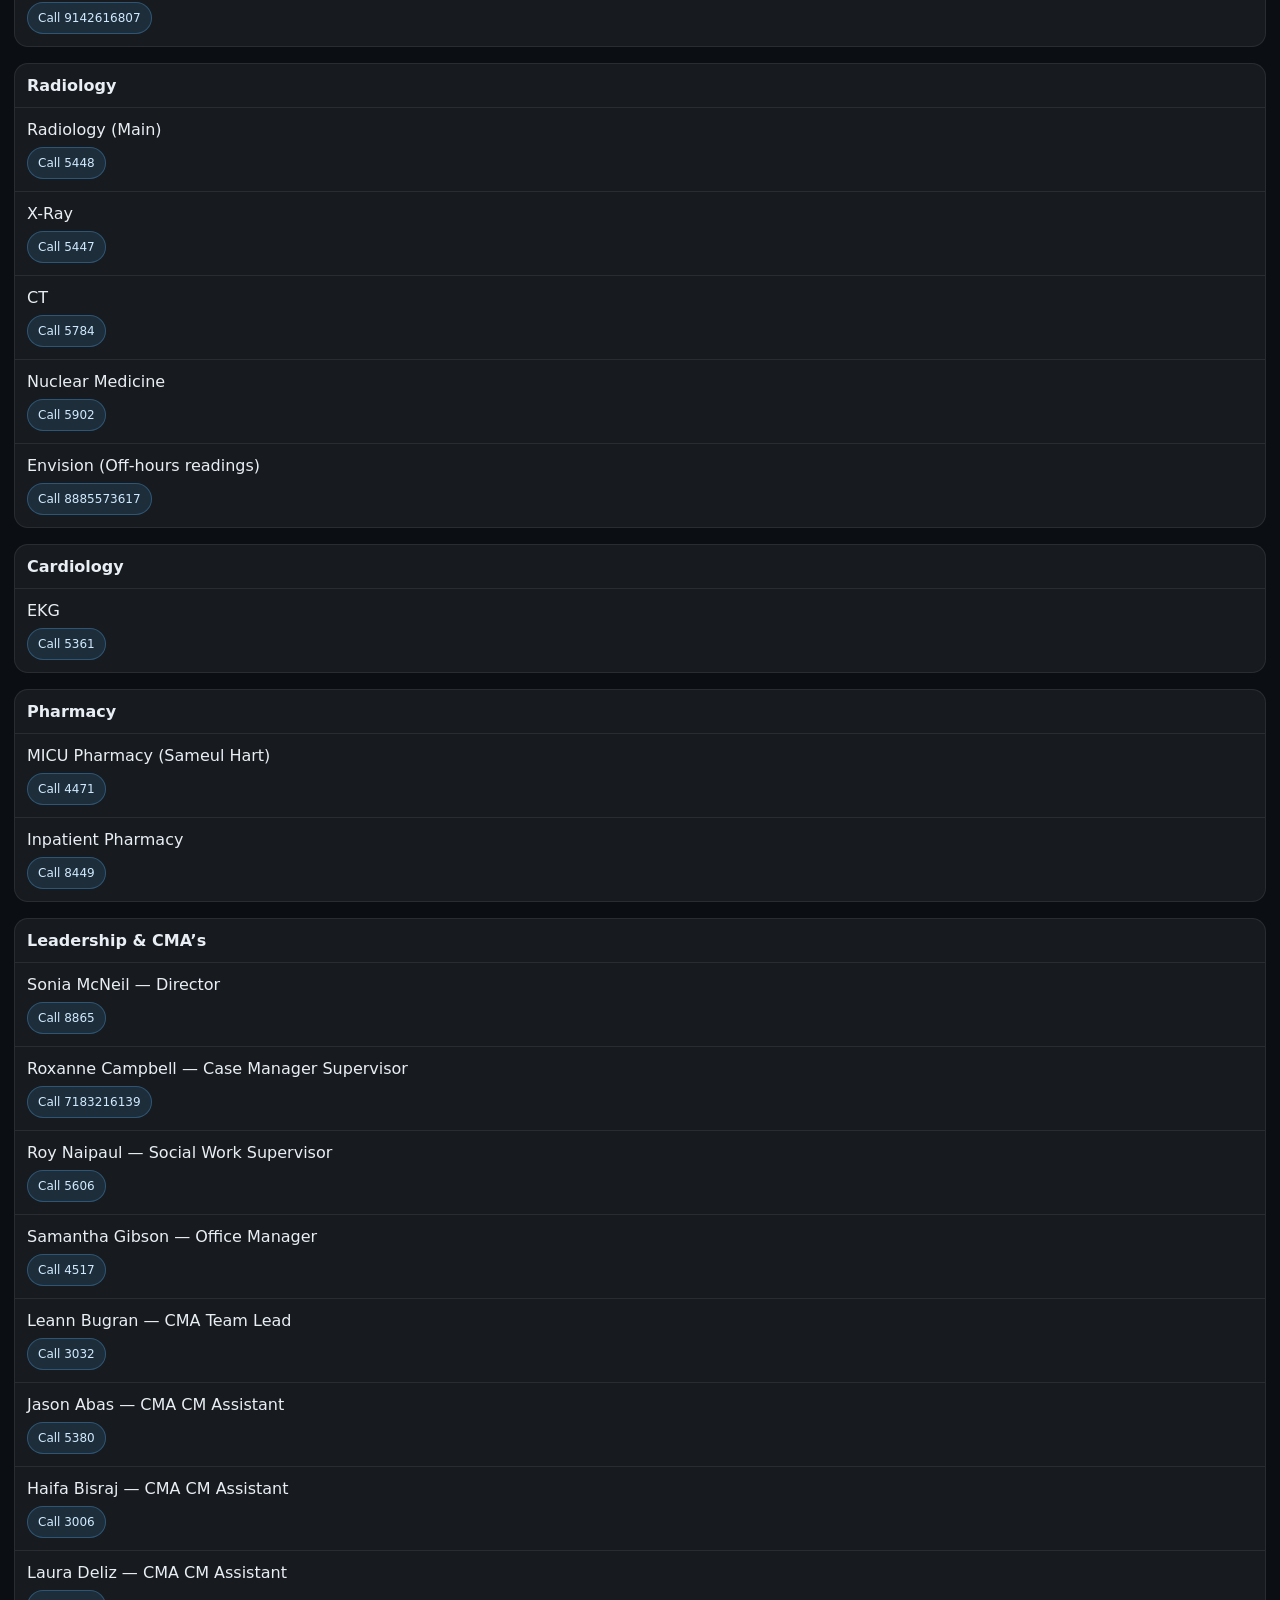
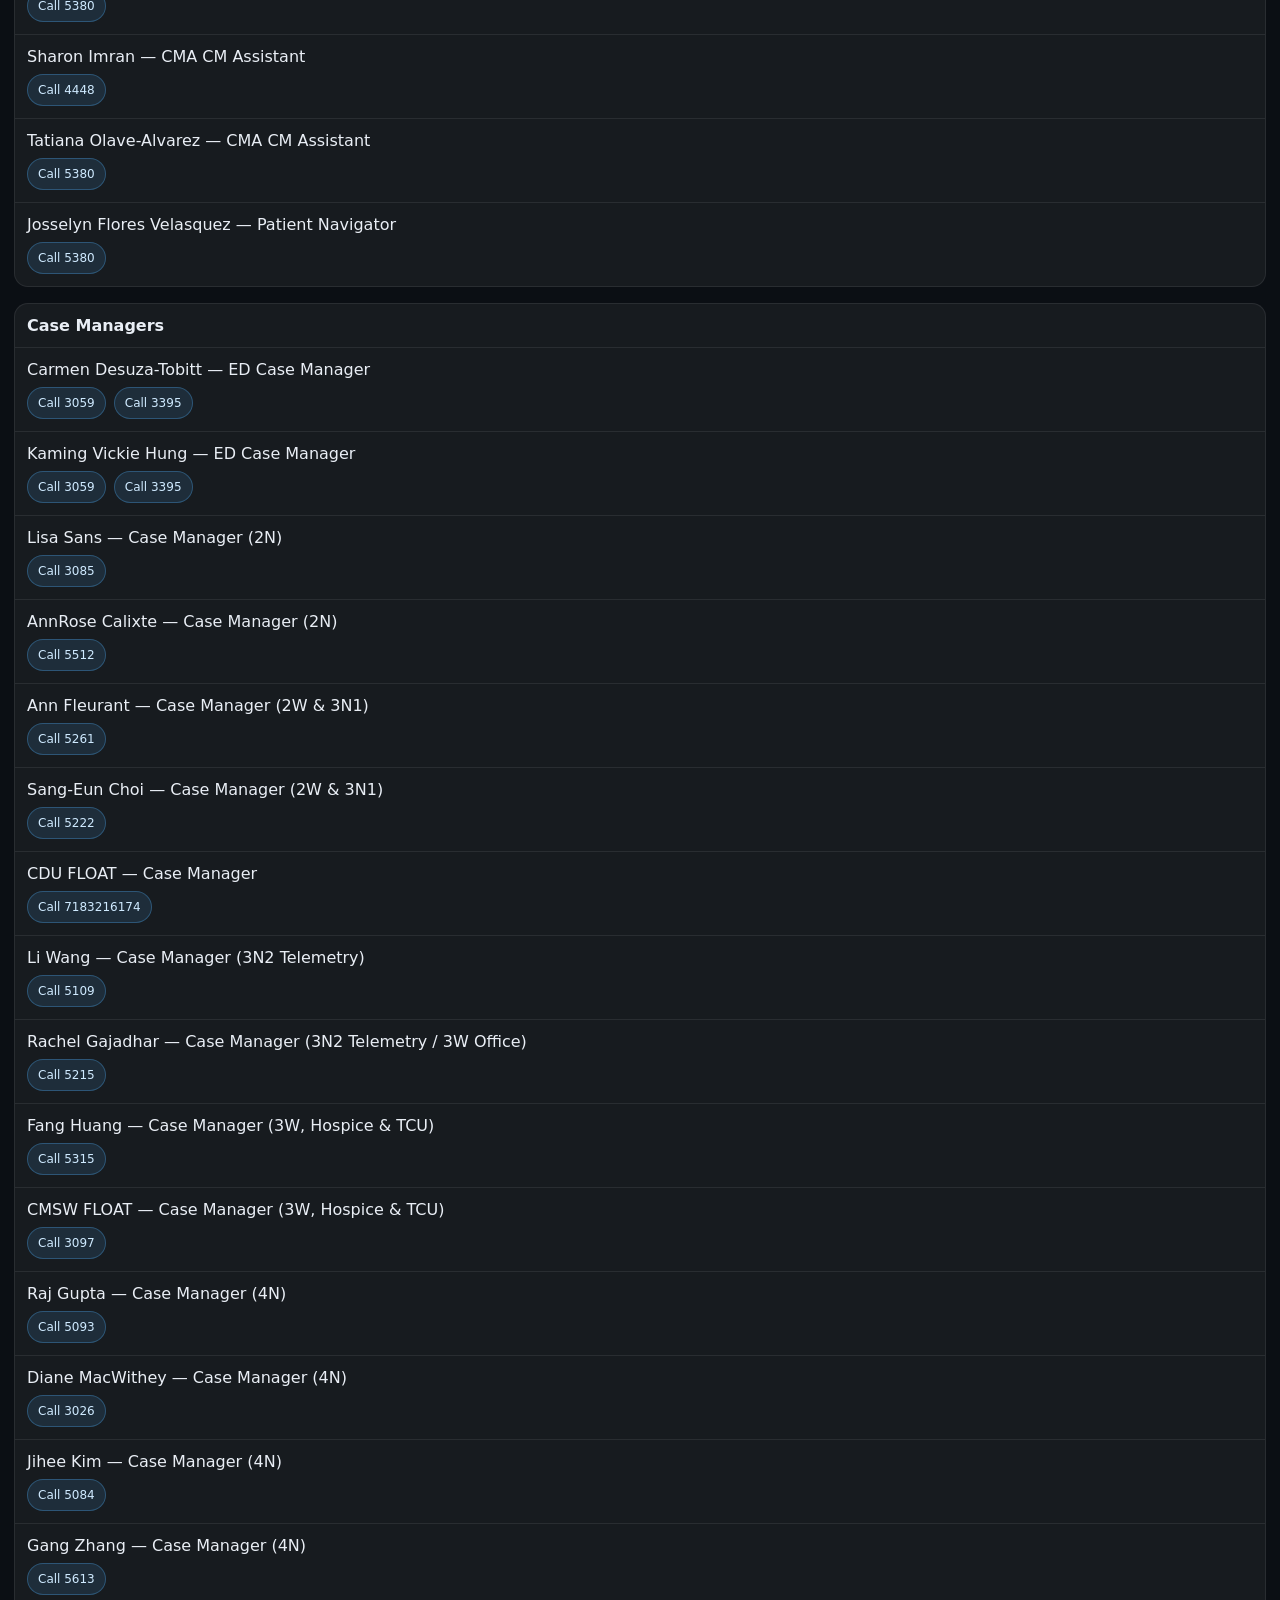
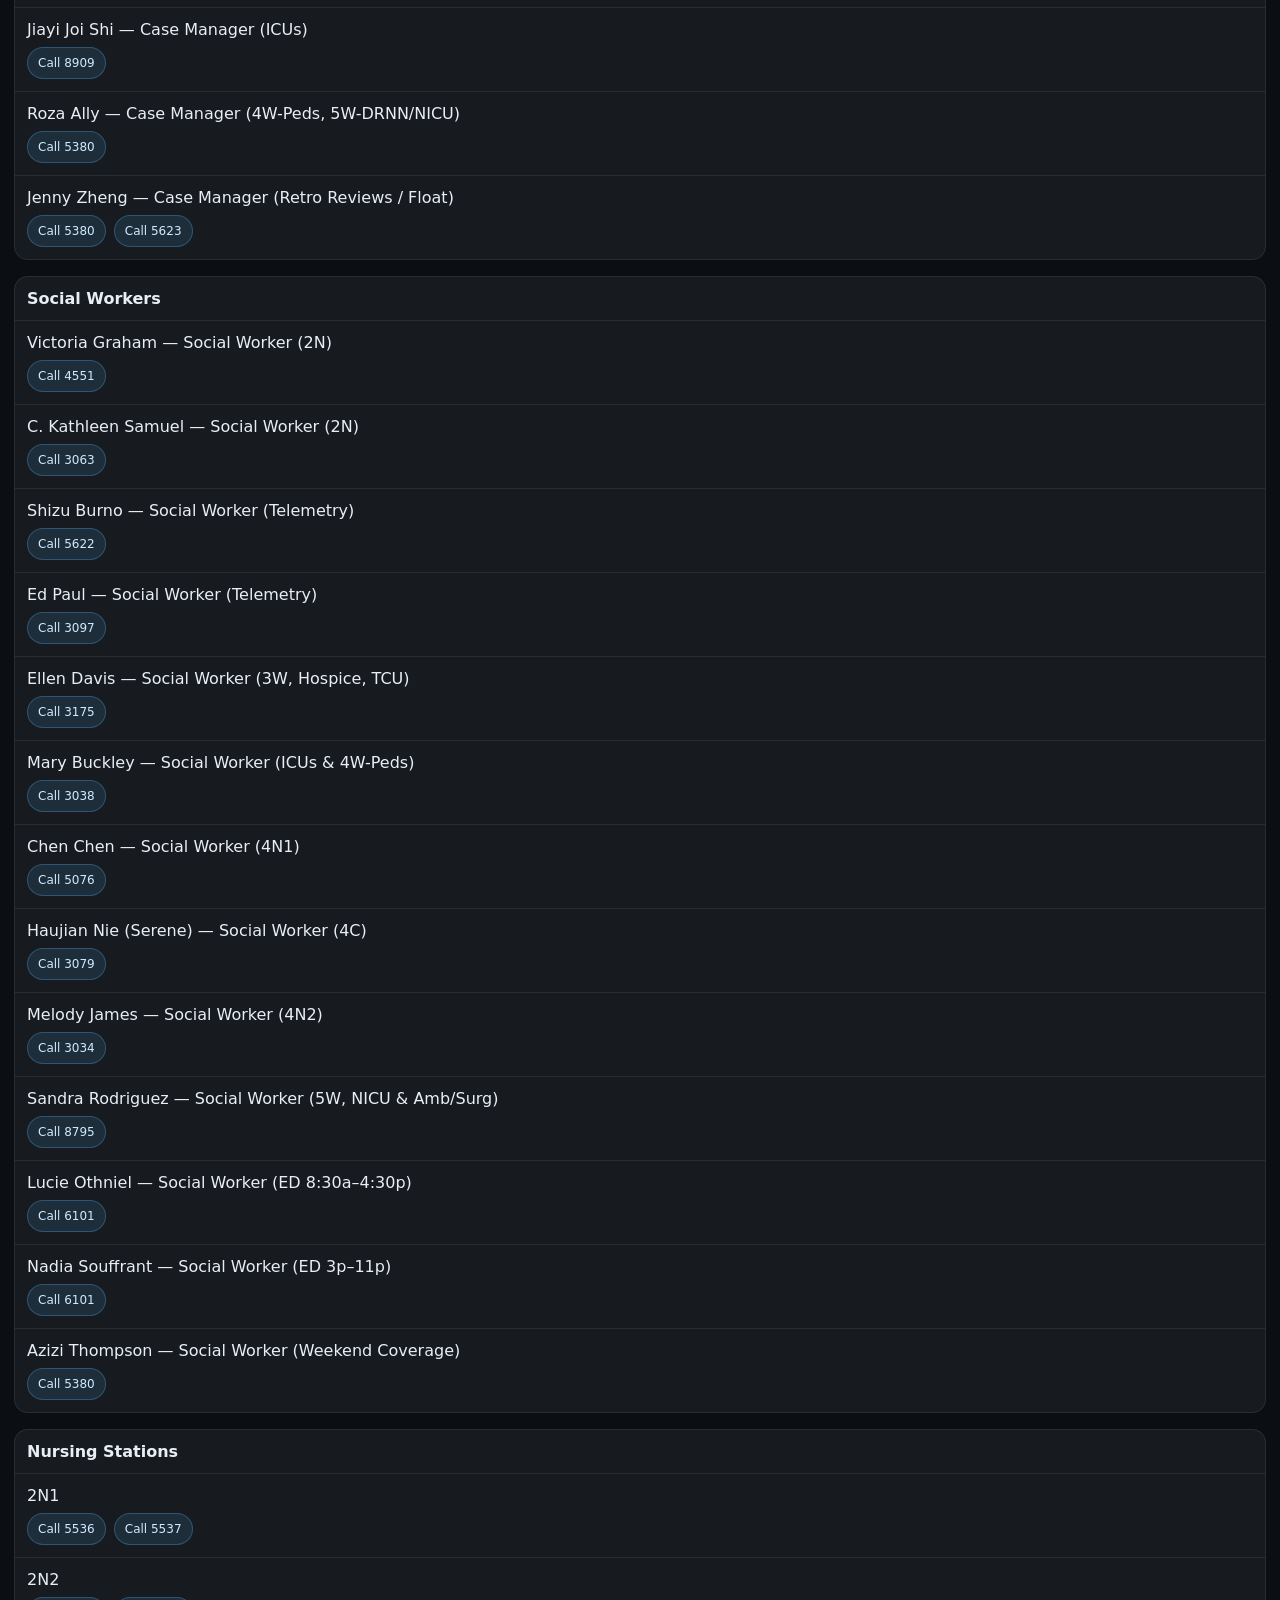
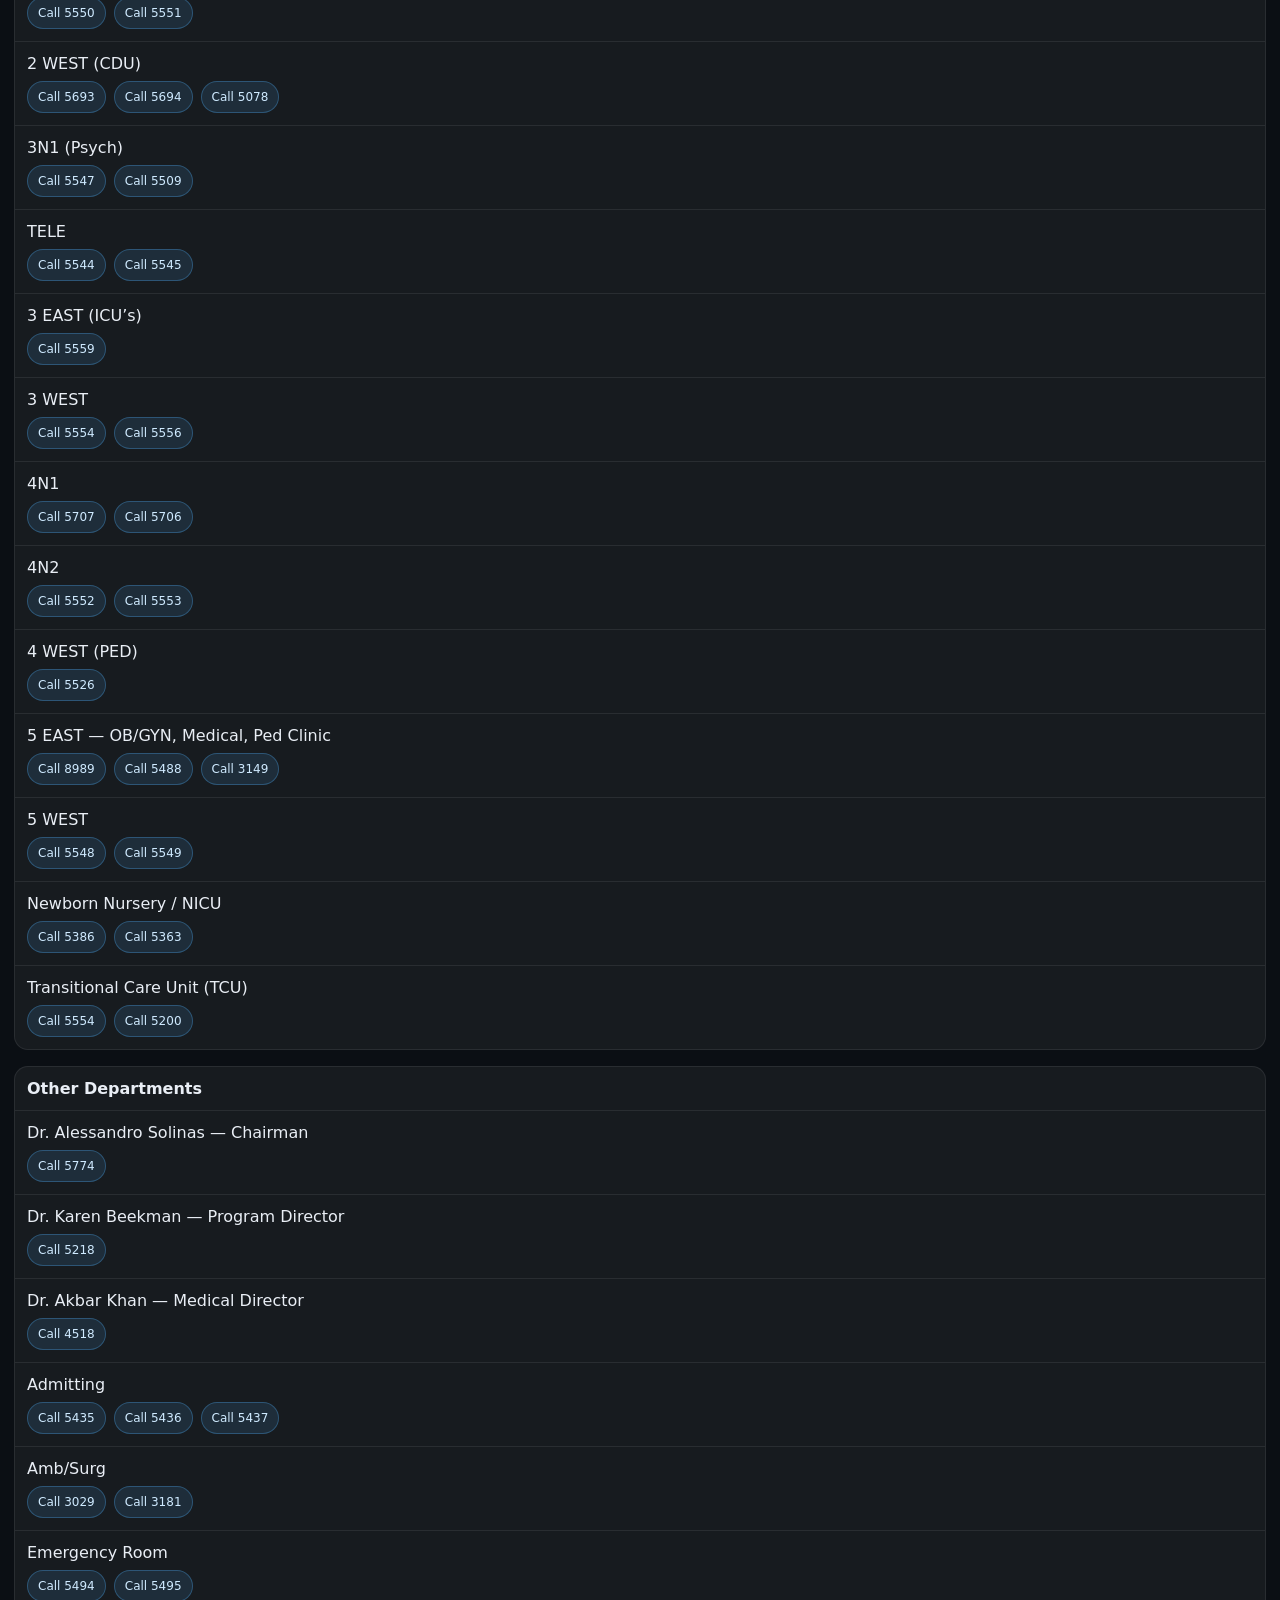
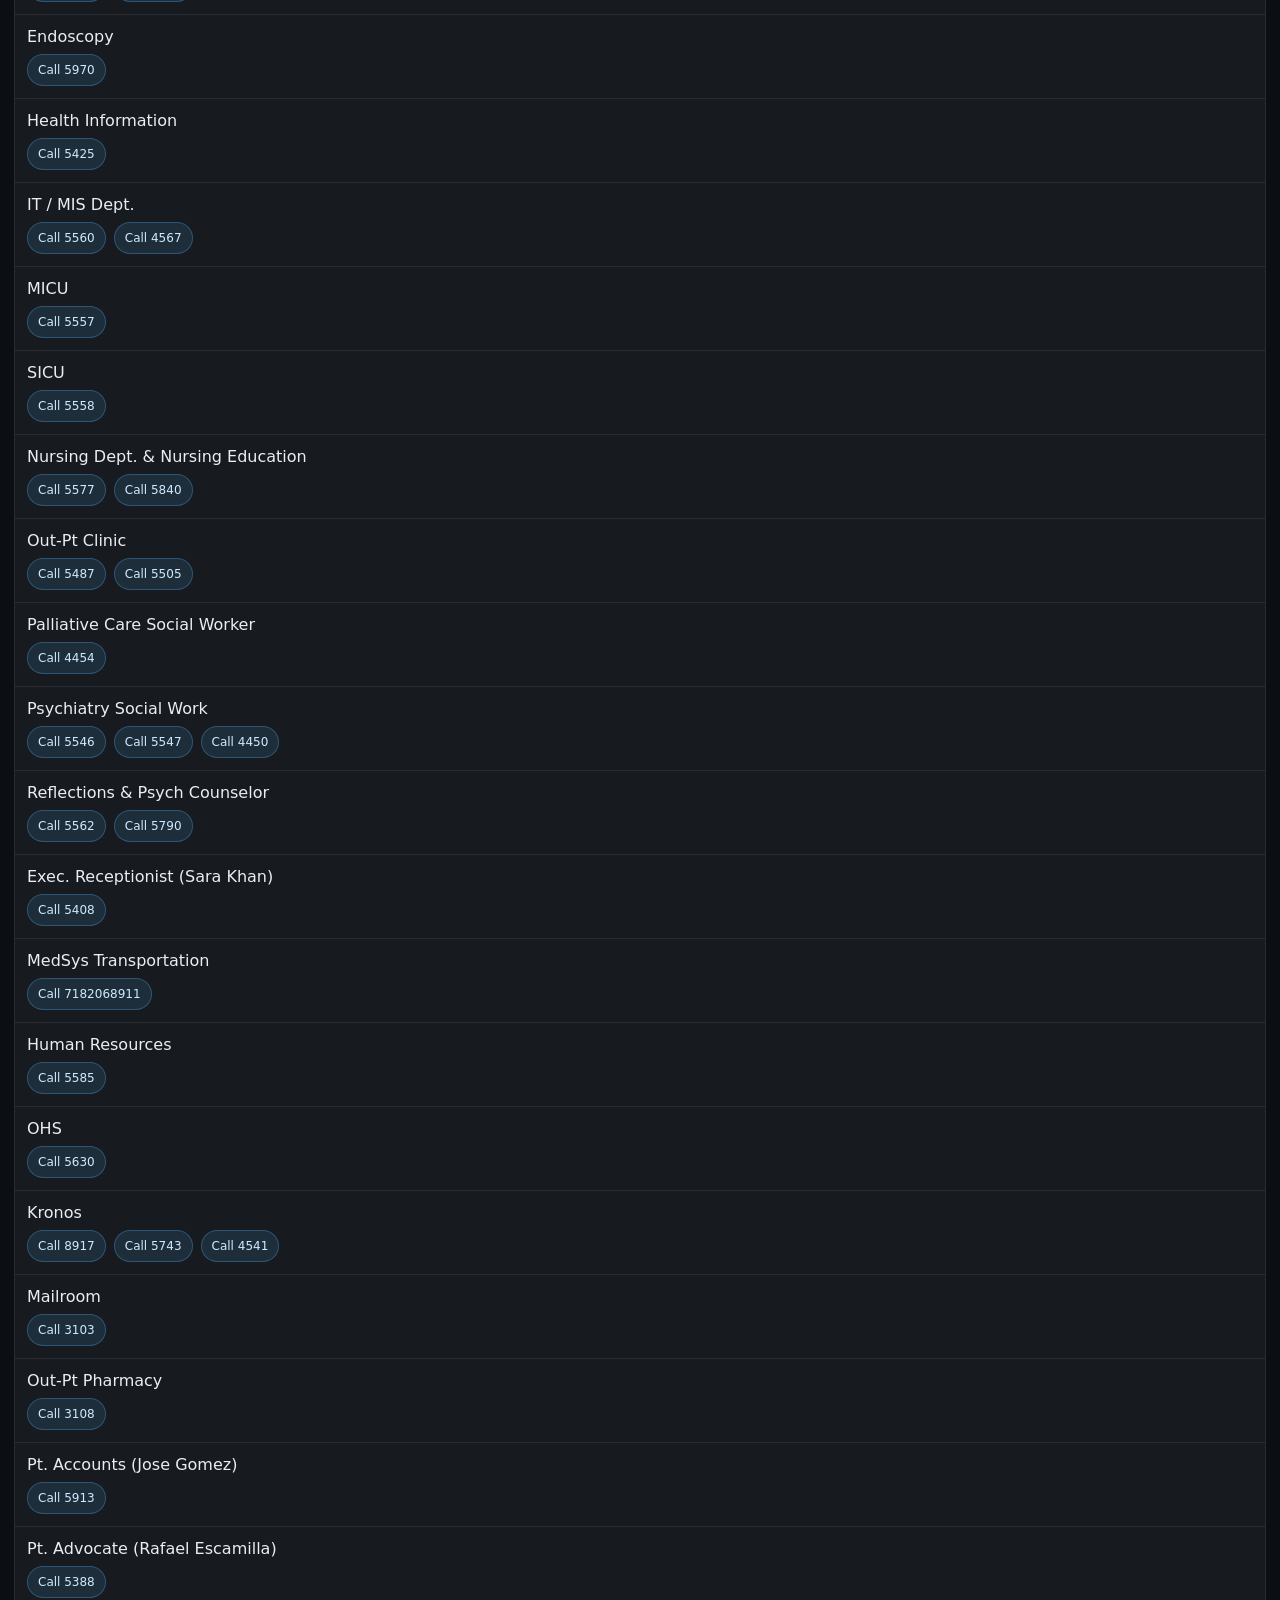
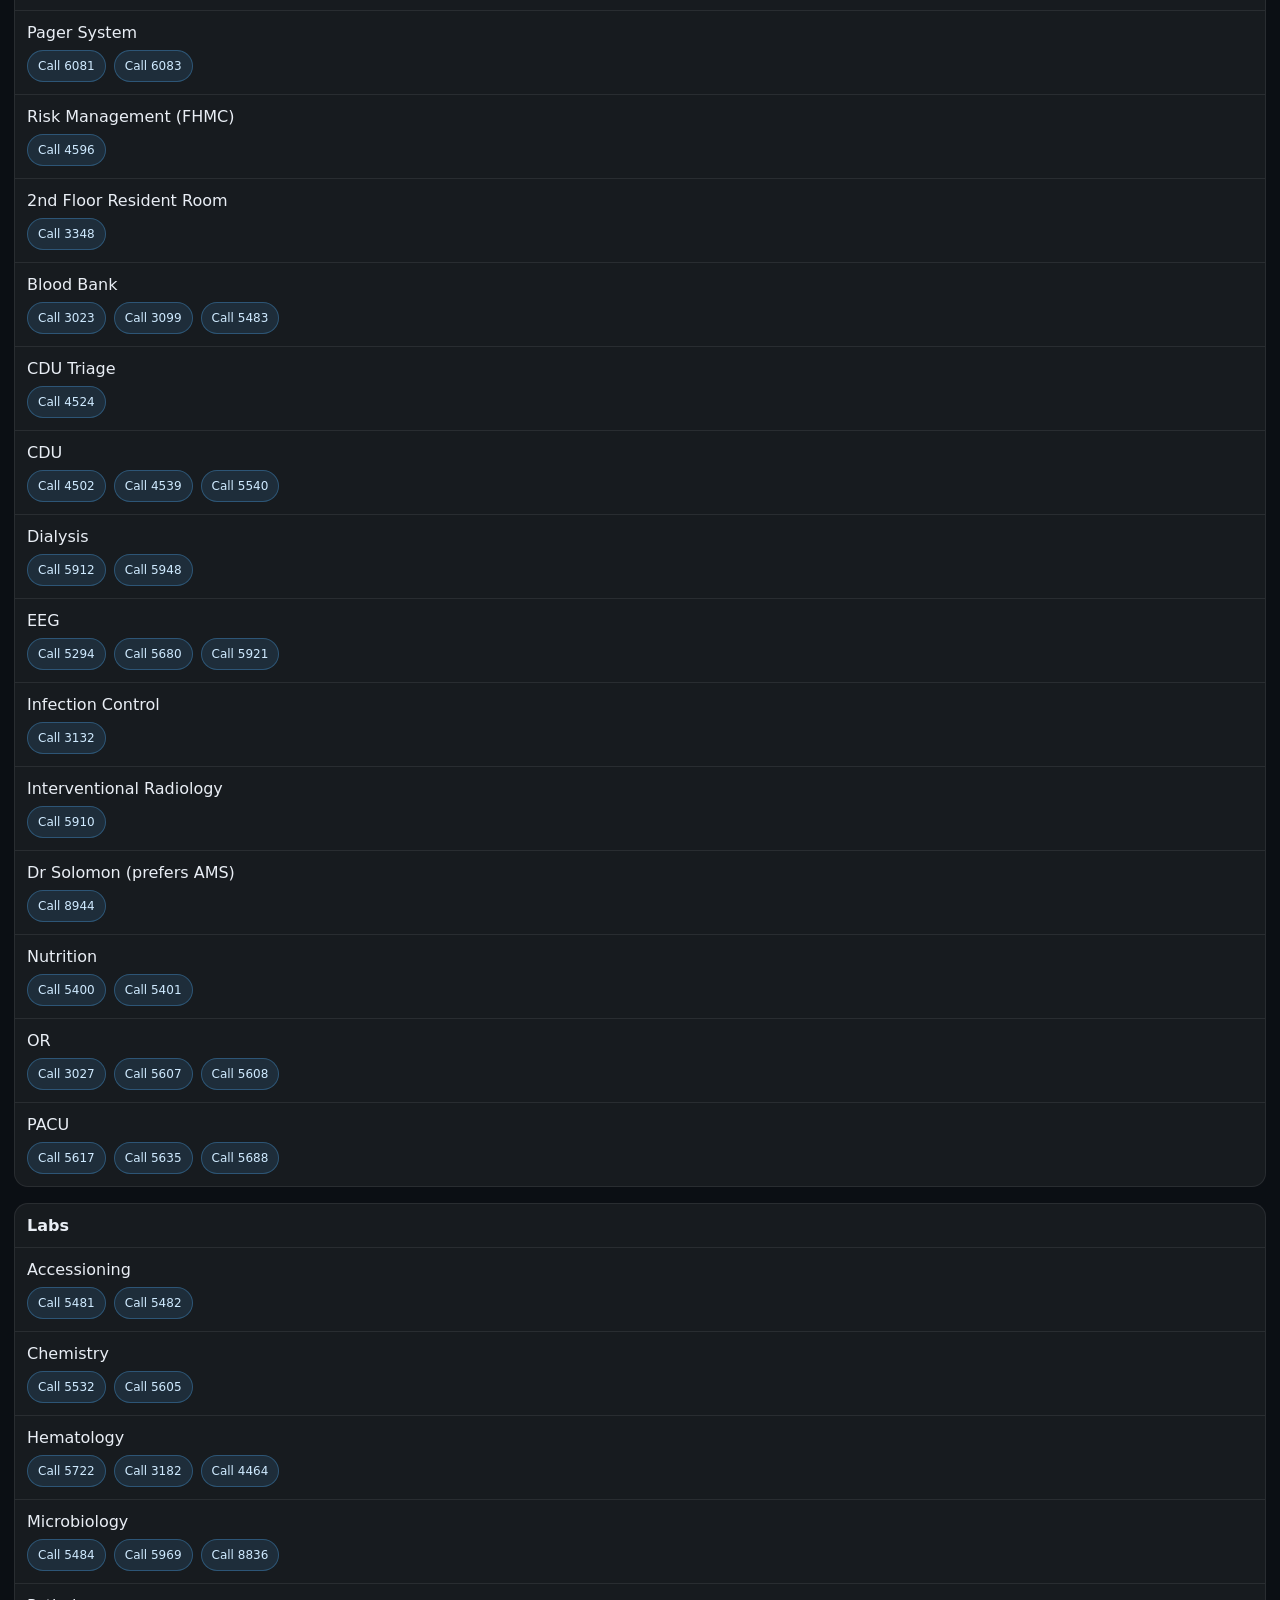
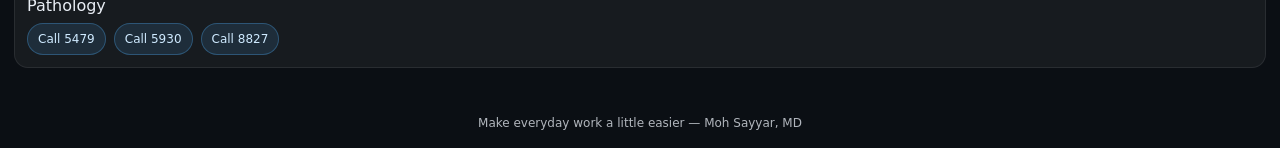
==== commit 78556edf: "Update index.html" ====
--- a/index.html
+++ b/index.html
@@ -9,9 +9,6 @@
 <body class="page">
 
 <header class="topbar">
-  <div class="topbar__title">
-    <p class="muted">Tap to call. Tap pager to send a page.</p>
-  </div>
   <div class="topbar__controls">
     <input id="search" type="search" placeholder="Search name, category, extension, pager..." />
   </div>
--- a/assets/styles.css
+++ b/assets/styles.css
@@ -97,3 +97,27 @@
 }
 
 .toast.show { display: block }
+
+
+/* Make footer stick to bottom when content is short */
+.page{
+  min-height: 100vh;
+  display: flex;
+  flex-direction: column;
+}
+
+.container{
+  flex: 1; /* pushes footer down */
+}
+
+/* Footer styling */
+.footer{
+  padding: 18px 14px;
+  text-align: center;
+}
+
+.credits{
+  margin: 0;
+  opacity: 0.75;
+  font-size: 12px;
+}
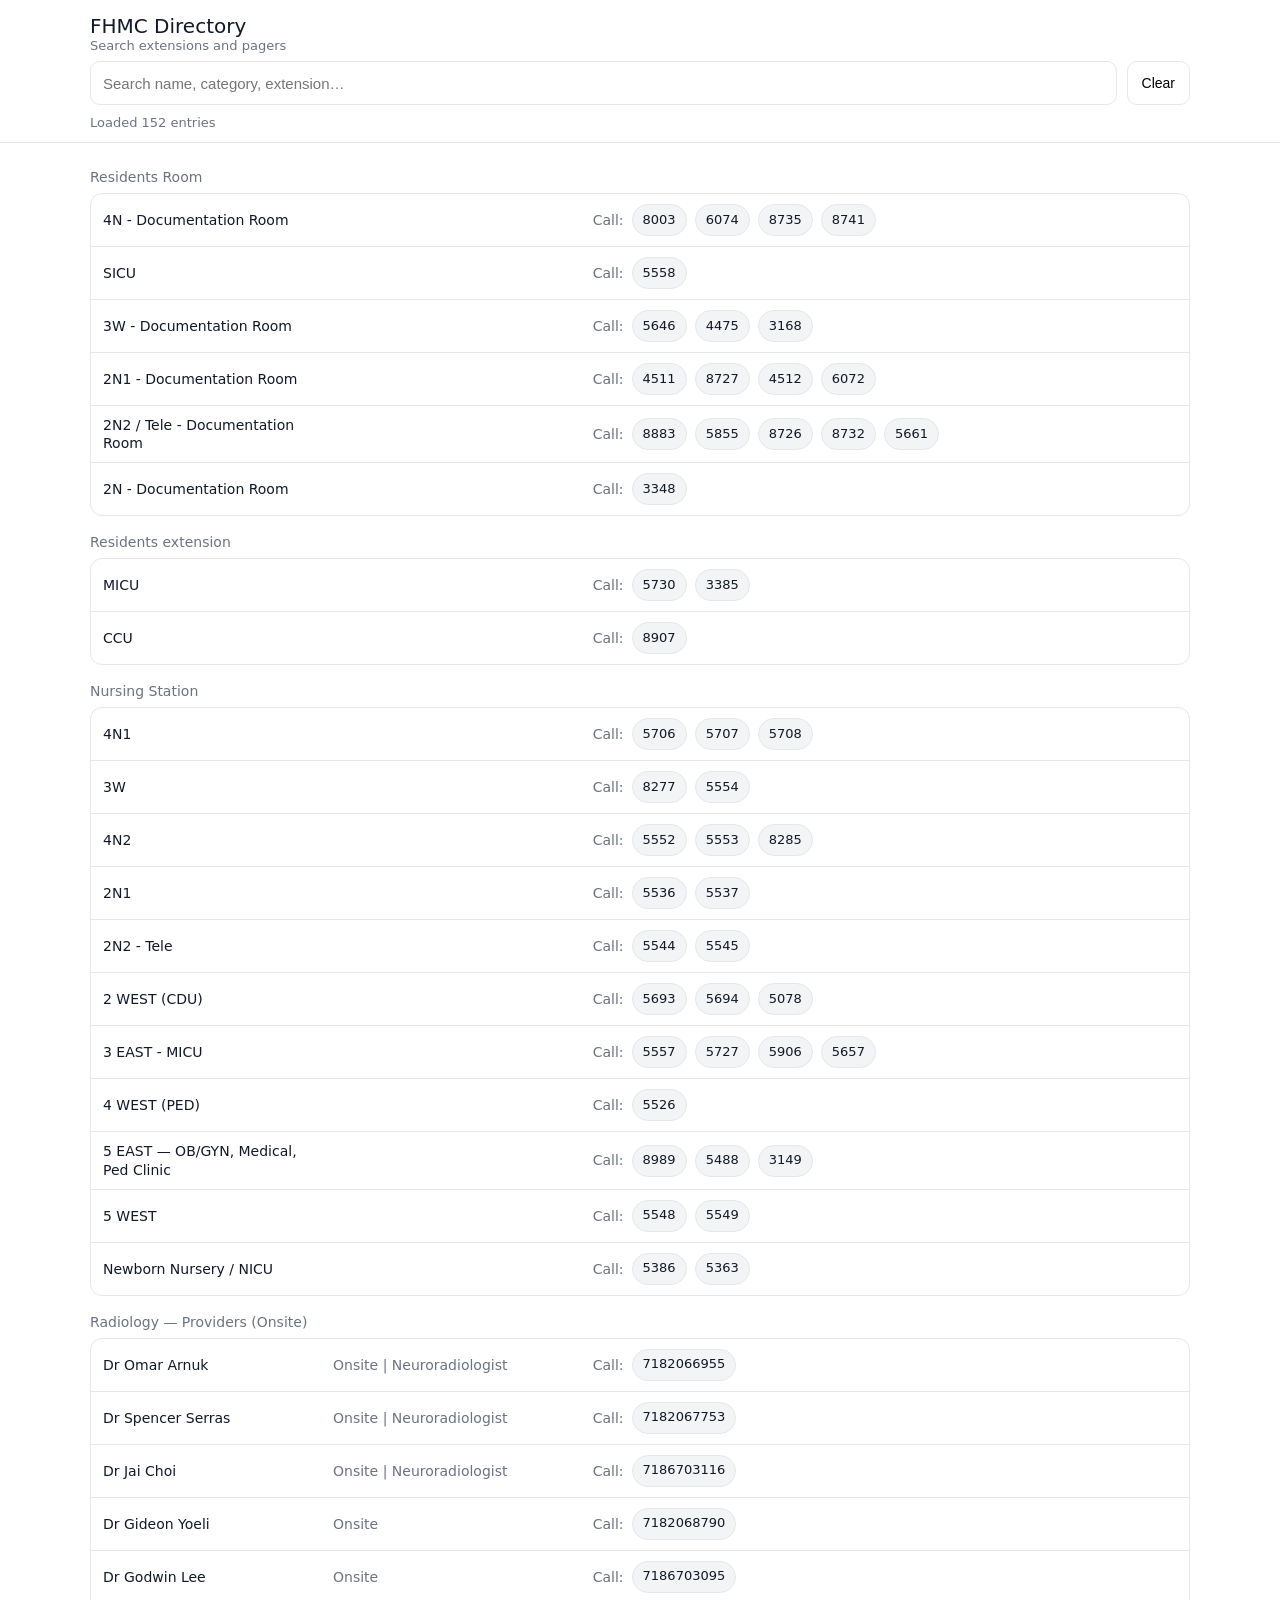
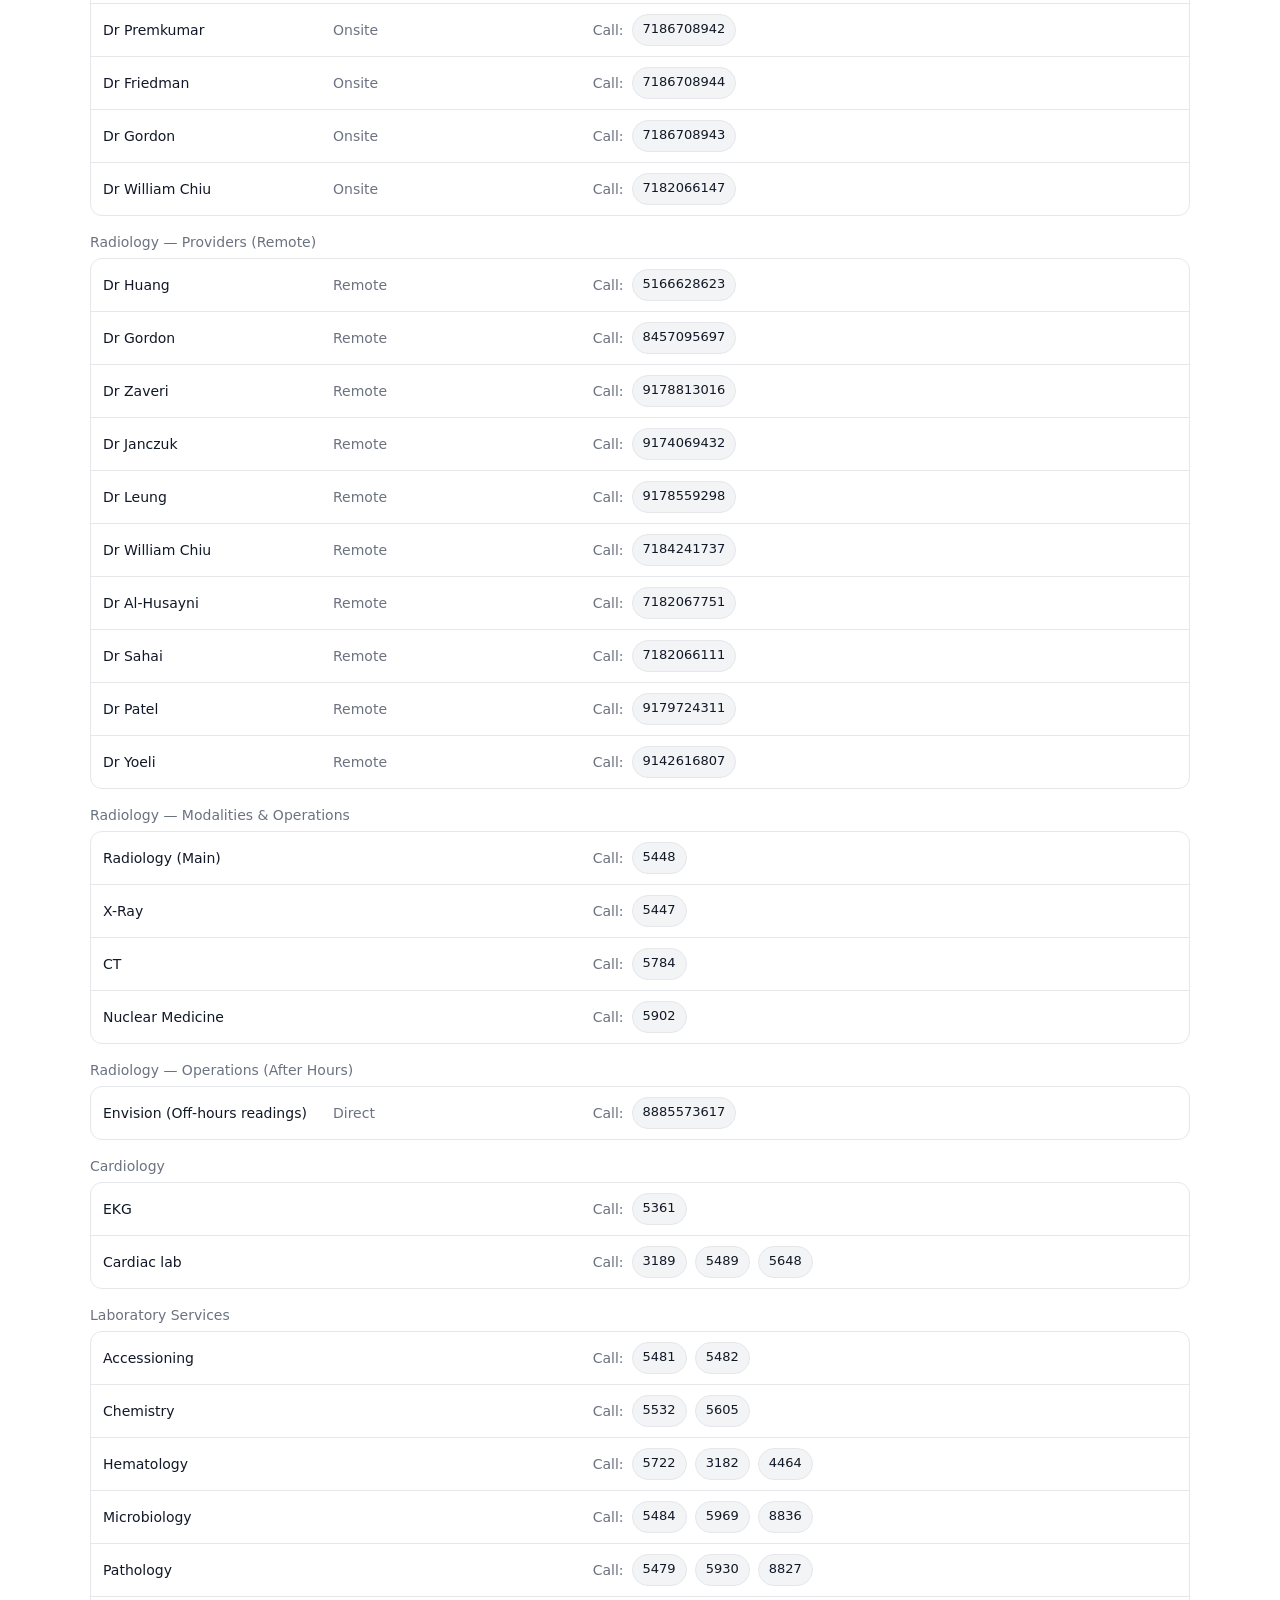
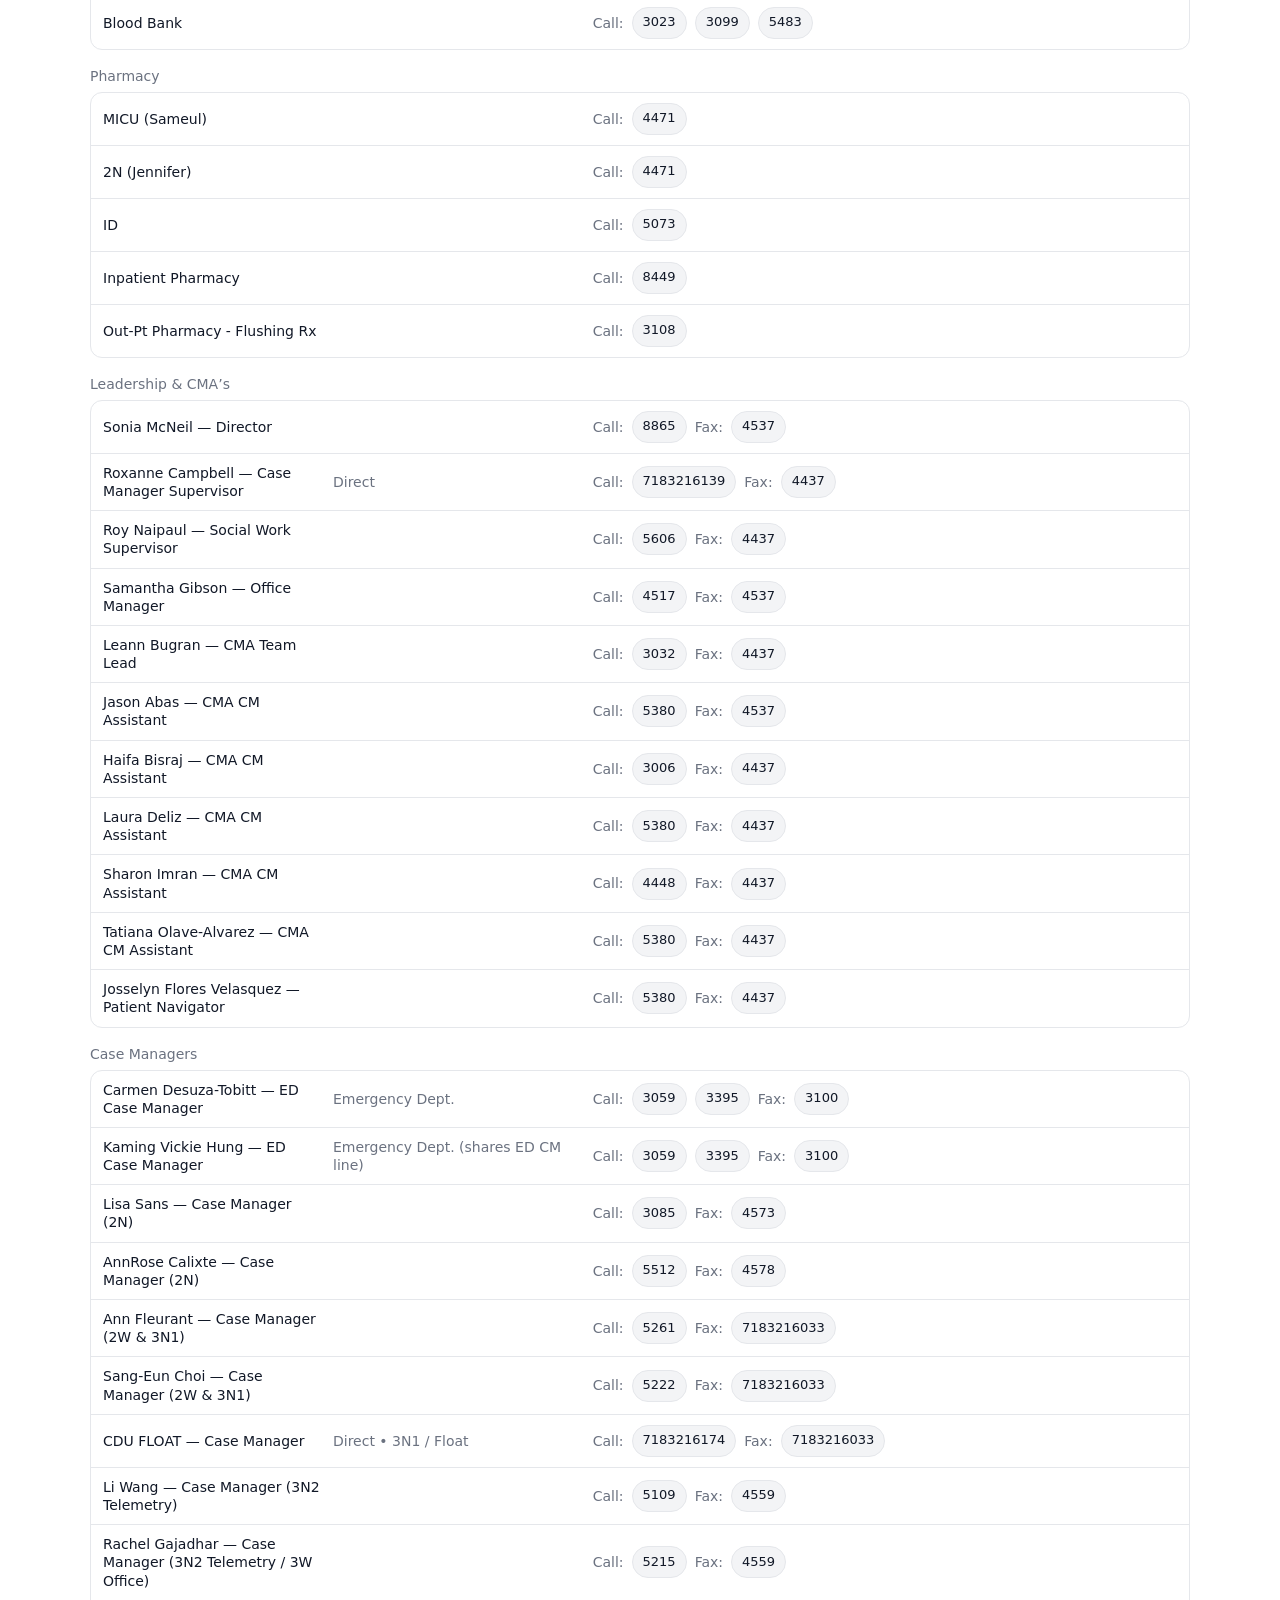
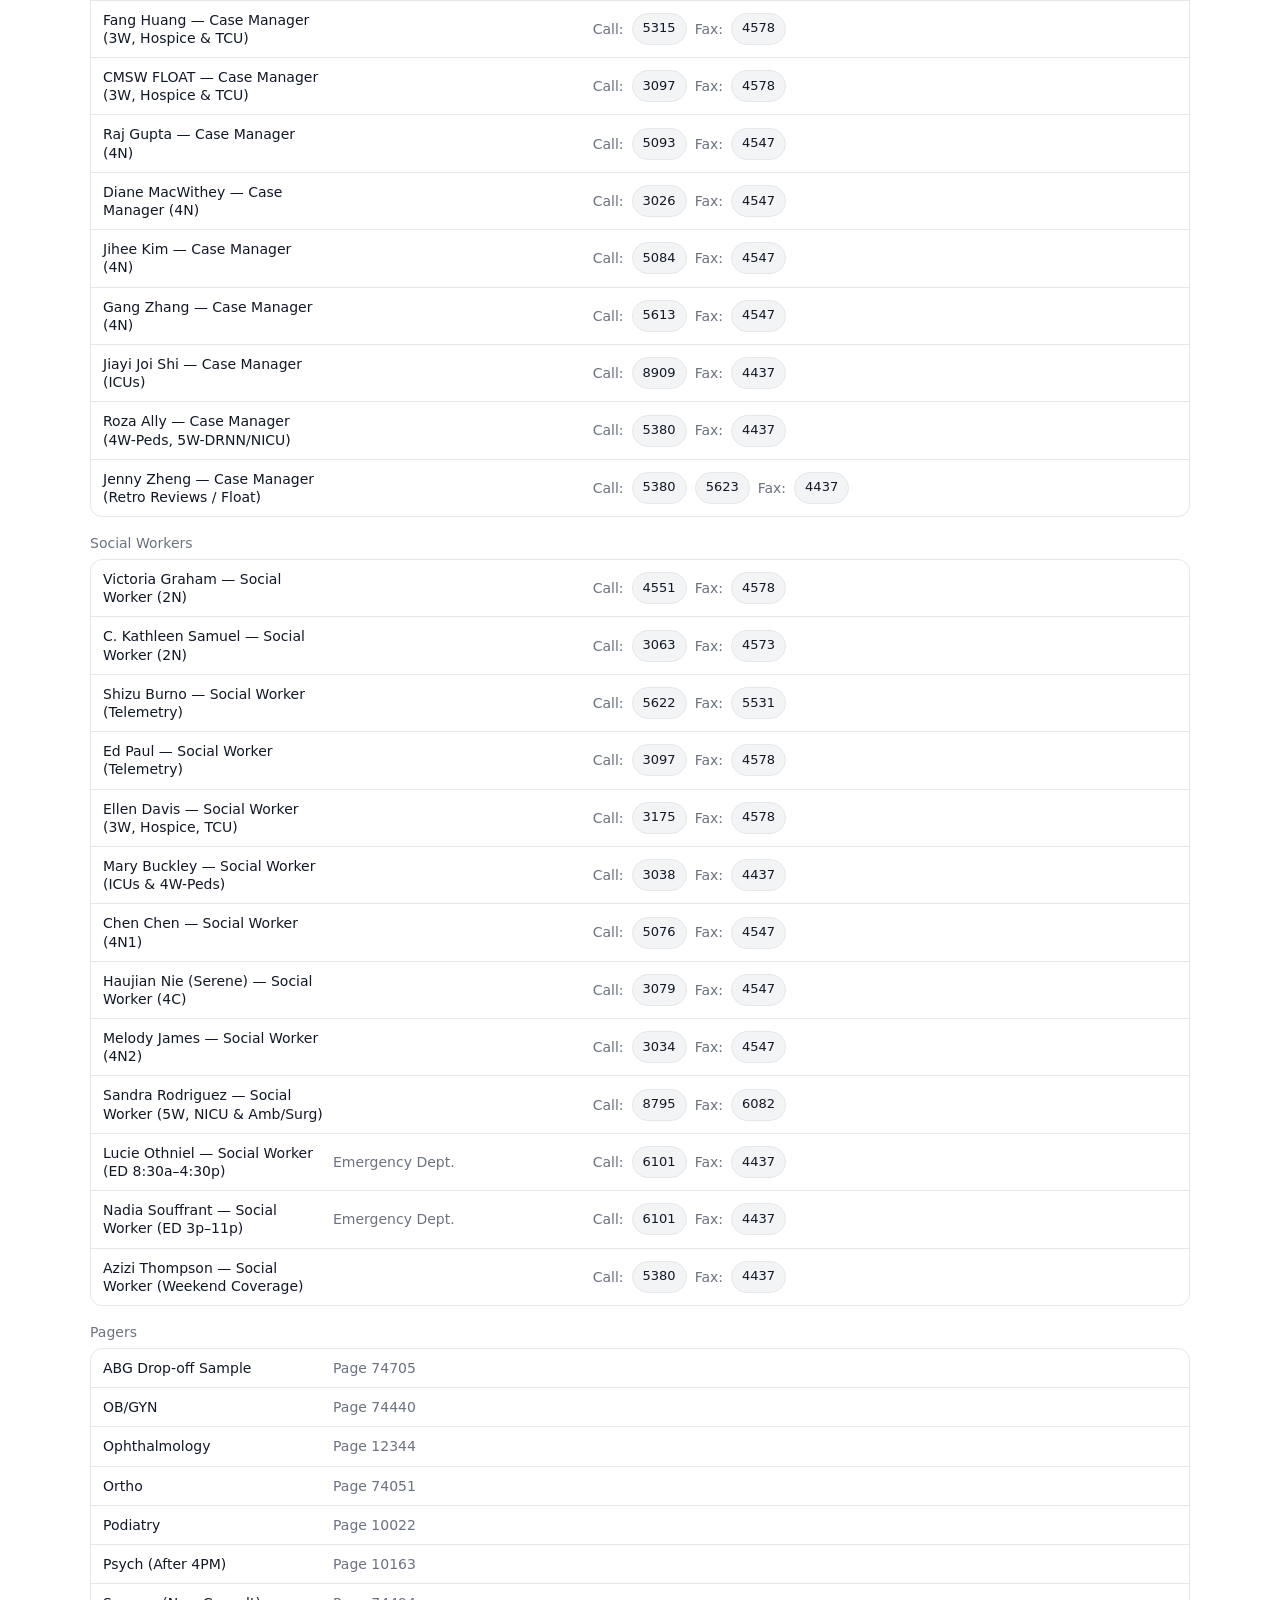
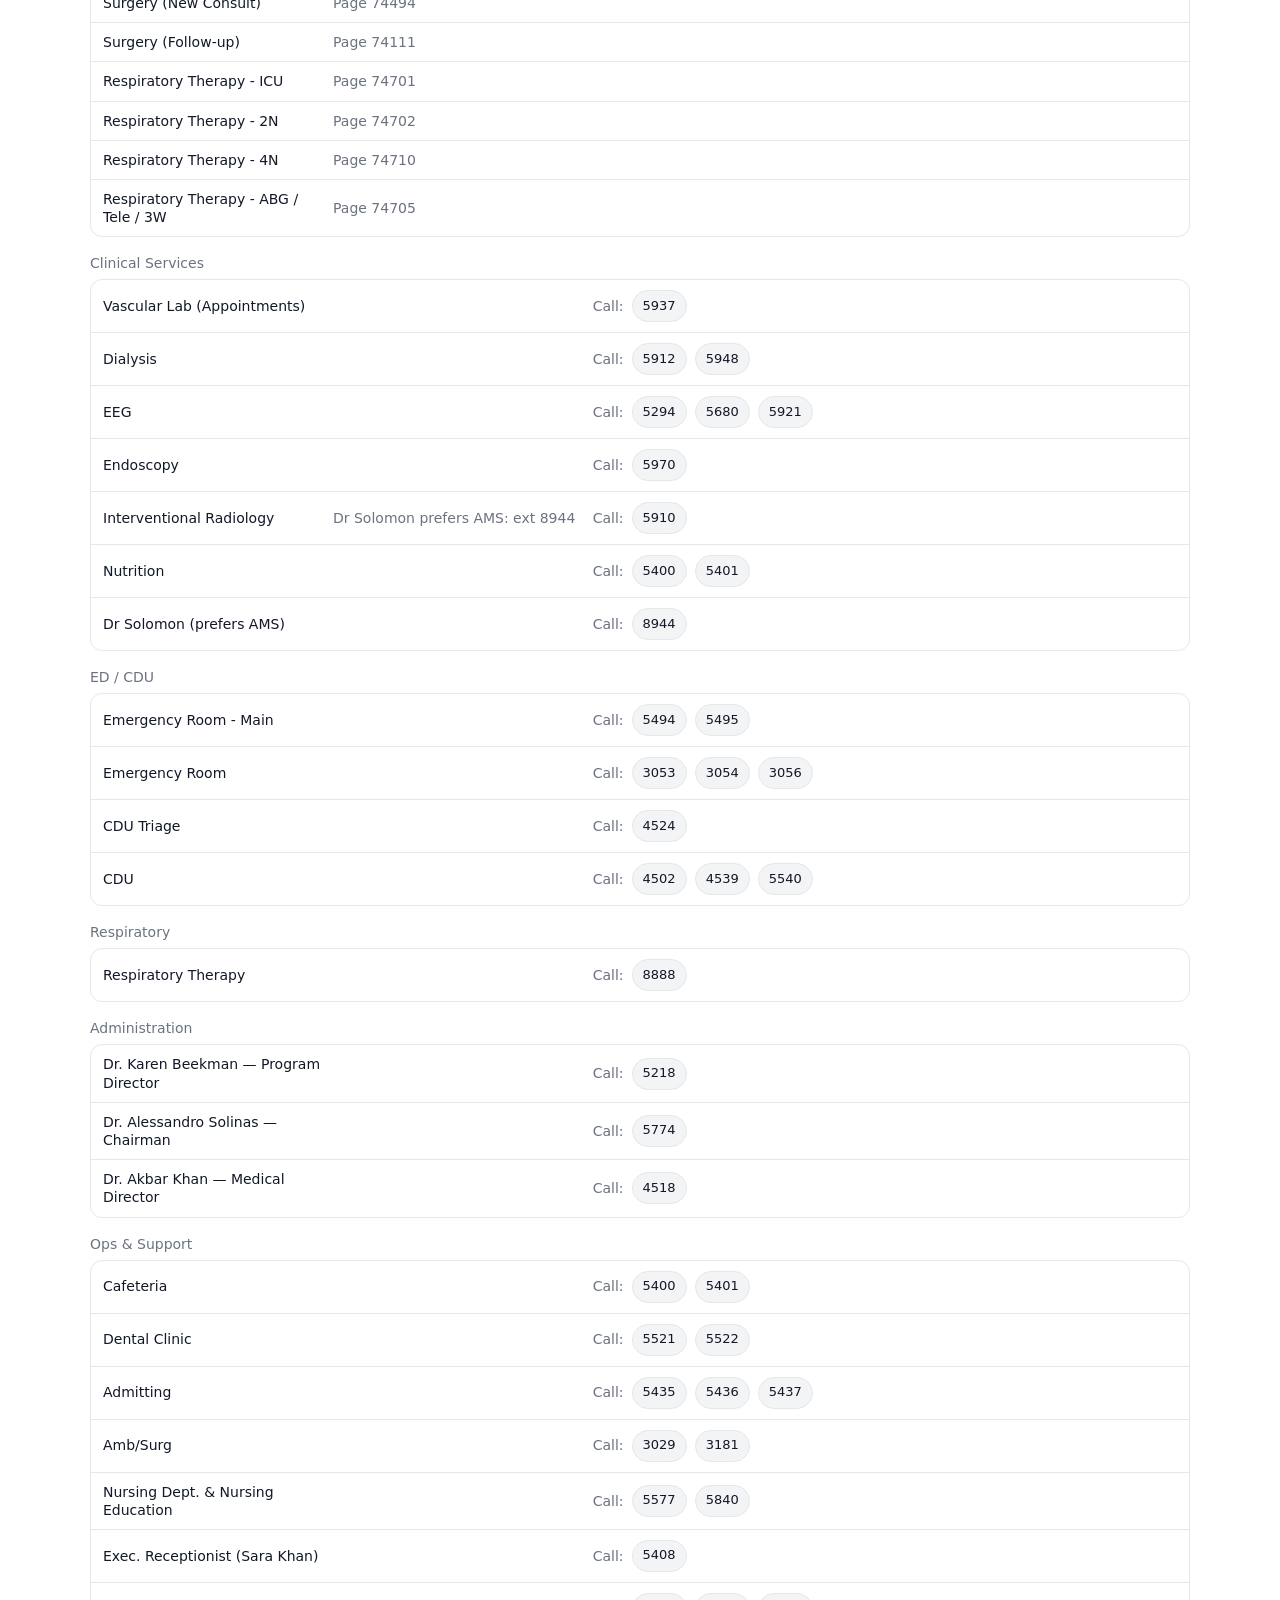
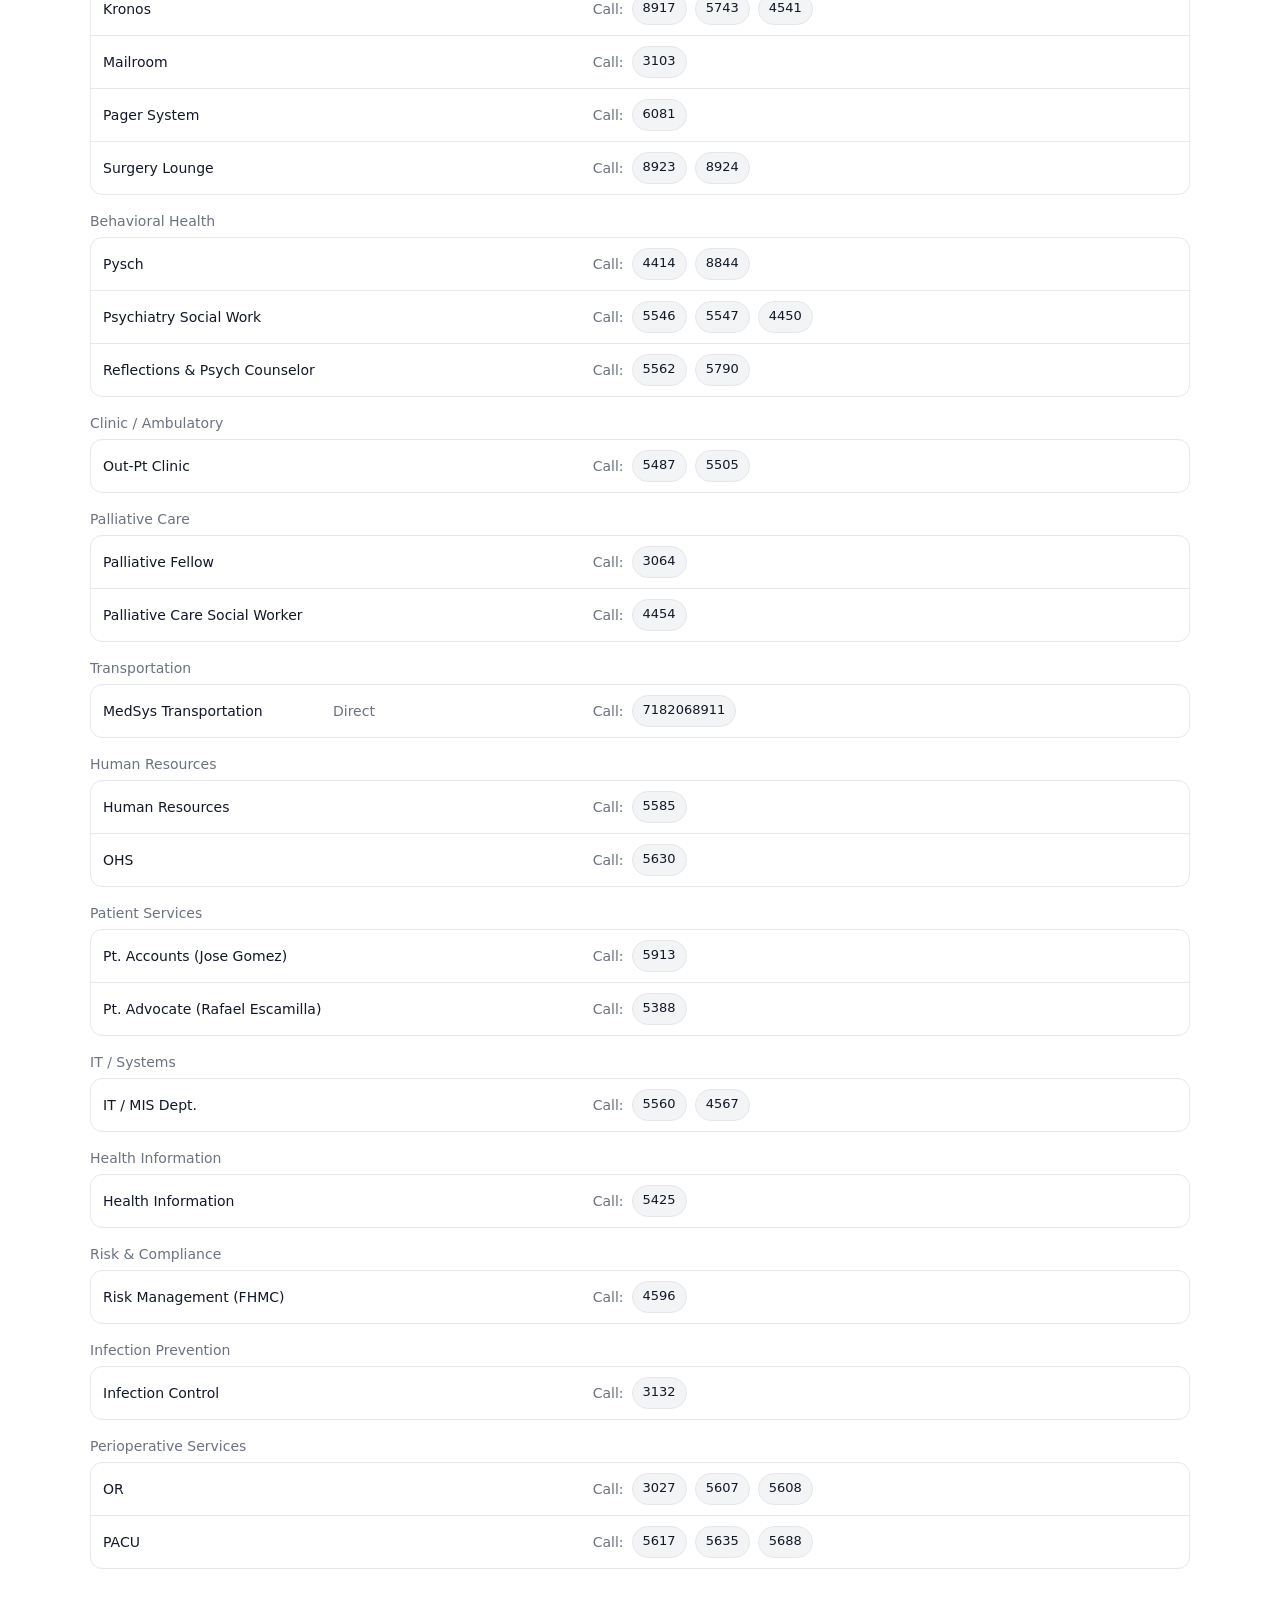
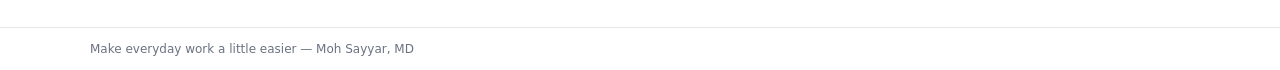
==== commit 9dfe2afc: "Rename index4.html to index.html" ====
--- a/index.html
+++ b/index.html
@@ -1,31 +1,312 @@
 <!doctype html>
 <html lang="en">
 <head>
-  <meta charset="utf-8" />
-  <meta name="viewport" content="width=device-width,initial-scale=1" />
-  <title>FHMC Directory</title>
-  <link rel="stylesheet" href="./assets/styles.css" />
+<meta charset="utf-8">
+<meta name="viewport" content="width=device-width, initial-scale=1">
+<title>FHMC Directory</title>
+
+<style>
+:root{
+  --bg:#ffffff;
+  --text:#111827;
+  --muted:#6b7280;
+  --border:#e5e7eb;
+  --chip:#f3f4f6;
+}
+
+*{box-sizing:border-box;}
+body{
+  margin:0;
+  font-family:system-ui,-apple-system,Segoe UI,Roboto,Arial,sans-serif;
+  background:var(--bg);
+  color:var(--text);
+}
+
+.wrap{width:min(1100px,calc(100% - 24px));margin:auto;}
+
+header{
+  position:sticky;
+  top:0;
+  background:rgba(255,255,255,0.95);
+  border-bottom:1px solid var(--border);
+}
+
+.title{font-size:20px;padding-top:14px;}
+.subtitle{font-size:13px;color:var(--muted);padding-bottom:8px;}
+
+.controls{display:flex;gap:10px;padding-bottom:10px;}
+.search{
+  flex:1;height:44px;padding:10px 12px;
+  border:1px solid var(--border);border-radius:10px;
+  font-size:15px;outline:none;
+}
+.btn{
+  height:44px;padding:0 14px;
+  border:1px solid var(--border);border-radius:10px;
+  background:#fff;font-size:14px;cursor:pointer;
+}
+
+.status{font-size:13px;color:var(--muted);padding-bottom:12px;}
+
+main{padding:10px 0 40px;}
+
+.section{margin:16px 0 18px;}
+.section-title{
+  font-size:14px;
+  color:var(--muted);
+  margin:10px 0 8px;
+}
+
+.list{
+  border:1px solid var(--border);
+  border-radius:12px;
+  overflow:hidden;
+}
+
+.row{
+  display:grid;
+  grid-template-columns: 220px 1fr 1.4fr 0.9fr;
+  gap:10px;
+  padding:10px 12px;
+  border-top:1px solid var(--border);
+  align-items:center;
+}
+
+.row:first-child{border-top:none;}
+
+.cell{
+  font-size:14px;
+  line-height:1.3;
+  min-width:0;
+  word-break:break-word;
+}
+
+.muted{color:var(--muted);}
+
+.actions{
+  display:flex;
+  flex-wrap:wrap;
+  gap:8px;
+  align-items:center;
+}
+
+.chip{
+  display:inline-flex;
+  align-items:center;
+  height:32px;
+  padding:0 10px;
+  border-radius:999px;
+  background:var(--chip);
+  border:1px solid var(--border);
+  font-size:13px;
+  text-decoration:none;
+  color:var(--text);
+  white-space:nowrap;
+}
+
+.pager{
+  display:inline-flex;
+  align-items:center;
+  height:32px;
+  padding:0 10px;
+  border-radius:999px;
+  border:1px solid var(--border);
+  font-size:13px;
+  white-space:nowrap;
+}
+
+.empty{
+  border:1px solid var(--border);
+  border-radius:12px;
+  padding:14px;
+  color:var(--muted);
+}
+
+footer{
+  border-top:1px solid var(--border);
+  padding:14px 0;
+  font-size:12px;
+  color:var(--muted);
+}
+
+/* Mobile: stack into 2 lines per contact */
+@media (max-width: 820px){
+  .row{
+    grid-template-columns: 1fr;
+    gap:6px;
+  }
+  .cell.muted{font-size:13px;}
+}
+</style>
 </head>
-<body class="page">
-
-<header class="topbar">
-  <div class="topbar__controls">
-    <input id="search" type="search" placeholder="Search name, category, extension, pager..." />
+
+<body>
+<header>
+  <div class="wrap">
+    <div class="title">FHMC Directory</div>
+    <div class="subtitle">Search extensions and pagers</div>
+
+    <div class="controls">
+      <input id="search" class="search" placeholder="Search name, category, extension…">
+      <button id="clear" class="btn">Clear</button>
+    </div>
+
+    <div id="status" class="status">Loading…</div>
   </div>
 </header>
 
-<main class="container">
-  <div id="status" class="status muted">Loading…</div>
+<main class="wrap">
   <div id="content"></div>
 </main>
 
-<footer class="footer">
-  <p class="credits">Make everyday work a little easier — Moh Sayyar, MD</p>
+<footer>
+  <div class="wrap">
+    Make everyday work a little easier — Moh Sayyar, MD
+  </div>
 </footer>
 
-<div id="toast" class="toast" aria-live="polite"></div>
-
-<script src="./assets/paging.js"></script>
-<script src="./assets/app.js"></script>
+<script>
+(() => {
+  const content = document.getElementById("content");
+  const status = document.getElementById("status");
+  const search = document.getElementById("search");
+  const clearBtn = document.getElementById("clear");
+
+  const norm = v => String(v ?? "").toLowerCase().trim();
+  const digits = v => String(v ?? "").replace(/\D+/g,"");
+
+  function telHref(v){
+    const d = digits(v);
+    return "tel:" + (d || String(v ?? "").trim());
+  }
+
+  function escapeHtml(s){
+    return String(s ?? "")
+      .replace(/&/g,"&amp;")
+      .replace(/</g,"&lt;")
+      .replace(/>/g,"&gt;")
+      .replace(/"/g,"&quot;")
+      .replace(/'/g,"&#039;");
+  }
+
+  function buildHaystack(e){
+    return [
+      e.category, e.name, e.notes,
+      e.pager,
+      (e.call||[]).join(" "),
+      (e.fax||[]).join(" ")
+    ].map(norm).join(" ");
+  }
+
+  function normalizeCategory(cat){
+    const c = String(cat ?? "").trim();
+    return c || "Other";
+  }
+
+  function render(list){
+    if(!list.length){
+      content.innerHTML = '<div class="empty">No results.</div>';
+      return;
+    }
+
+    // group by category (stable insertion order)
+    const groups = new Map();
+    for(const e of list){
+      const cat = normalizeCategory(e.category);
+      if(!groups.has(cat)) groups.set(cat, []);
+      groups.get(cat).push(e);
+    }
+
+    let html = "";
+    for(const [cat, items] of groups.entries()){
+      html += `<div class="section">
+        <div class="section-title">${escapeHtml(cat)}</div>
+        <div class="list">`;
+
+      for(const e of items){
+        const name = escapeHtml(e.name ?? "");
+        const notes = String(e.notes ?? "").trim();
+        const calls = Array.isArray(e.call) ? e.call : [];
+        const faxes = Array.isArray(e.fax) ? e.fax : [];
+        const pager = String(e.pager ?? "").trim();
+
+        // Build actions column
+        let actions = "";
+
+        if(calls.length){
+          actions += `<span class="muted">Call:</span>`;
+          for(const c of calls){
+            const label = String(c).trim();
+            actions += ` <a class="chip" href="${telHref(label)}">${escapeHtml(label)}</a>`;
+          }
+        }
+
+        if(faxes.length){
+          actions += (actions ? " " : "") + `<span class="muted">Fax:</span>`;
+          for(const f of faxes){
+            const label = String(f).trim();
+            actions += ` <span class="chip">${escapeHtml(label)}</span>`;
+          }
+        }
+
+        if(pager){
+          actions += (actions ? " " : "") + `<span class="pager">page ${escapeHtml(pager)}</span>`;
+        }
+
+        html += `<div class="row">
+          <div class="cell">${name}</div>
+          <div class="cell muted">${notes ? escapeHtml(notes) : ""}</div>
+          <div class="cell actions">${actions}</div>
+          <div class="cell muted"></div>
+        </div>`;
+      }
+
+      html += `</div></div>`;
+    }
+
+    content.innerHTML = html;
+  }
+
+  async function load(){
+    try{
+      const res = await fetch("./assets/data/directory2.json", { cache:"no-store" });
+      if(!res.ok) throw new Error("HTTP " + res.status);
+
+      const data = await res.json();
+      if(!Array.isArray(data)) throw new Error("directory.json must be a JSON array");
+
+      const enriched = data.map(e => ({...e, _h:buildHaystack(e)}));
+      status.textContent = "Loaded " + enriched.length + " entries";
+      render(enriched);
+
+      function runSearch(){
+        const q = norm(search.value);
+        if(!q){
+          status.textContent = "Loaded " + enriched.length + " entries";
+          render(enriched);
+          return;
+        }
+        const filtered = enriched.filter(e => e._h.includes(q));
+        status.textContent = "Showing " + filtered.length + " results";
+        render(filtered);
+      }
+
+      search.addEventListener("input", runSearch);
+      clearBtn.addEventListener("click", ()=>{
+        search.value = "";
+        search.focus();
+        runSearch();
+      });
+
+    }catch(err){
+      console.error(err);
+      status.textContent = "Failed to load directory.json";
+      content.innerHTML = '<div class="empty">Directory not loaded.</div>';
+    }
+  }
+
+  load();
+})();
+</script>
 </body>
 </html>
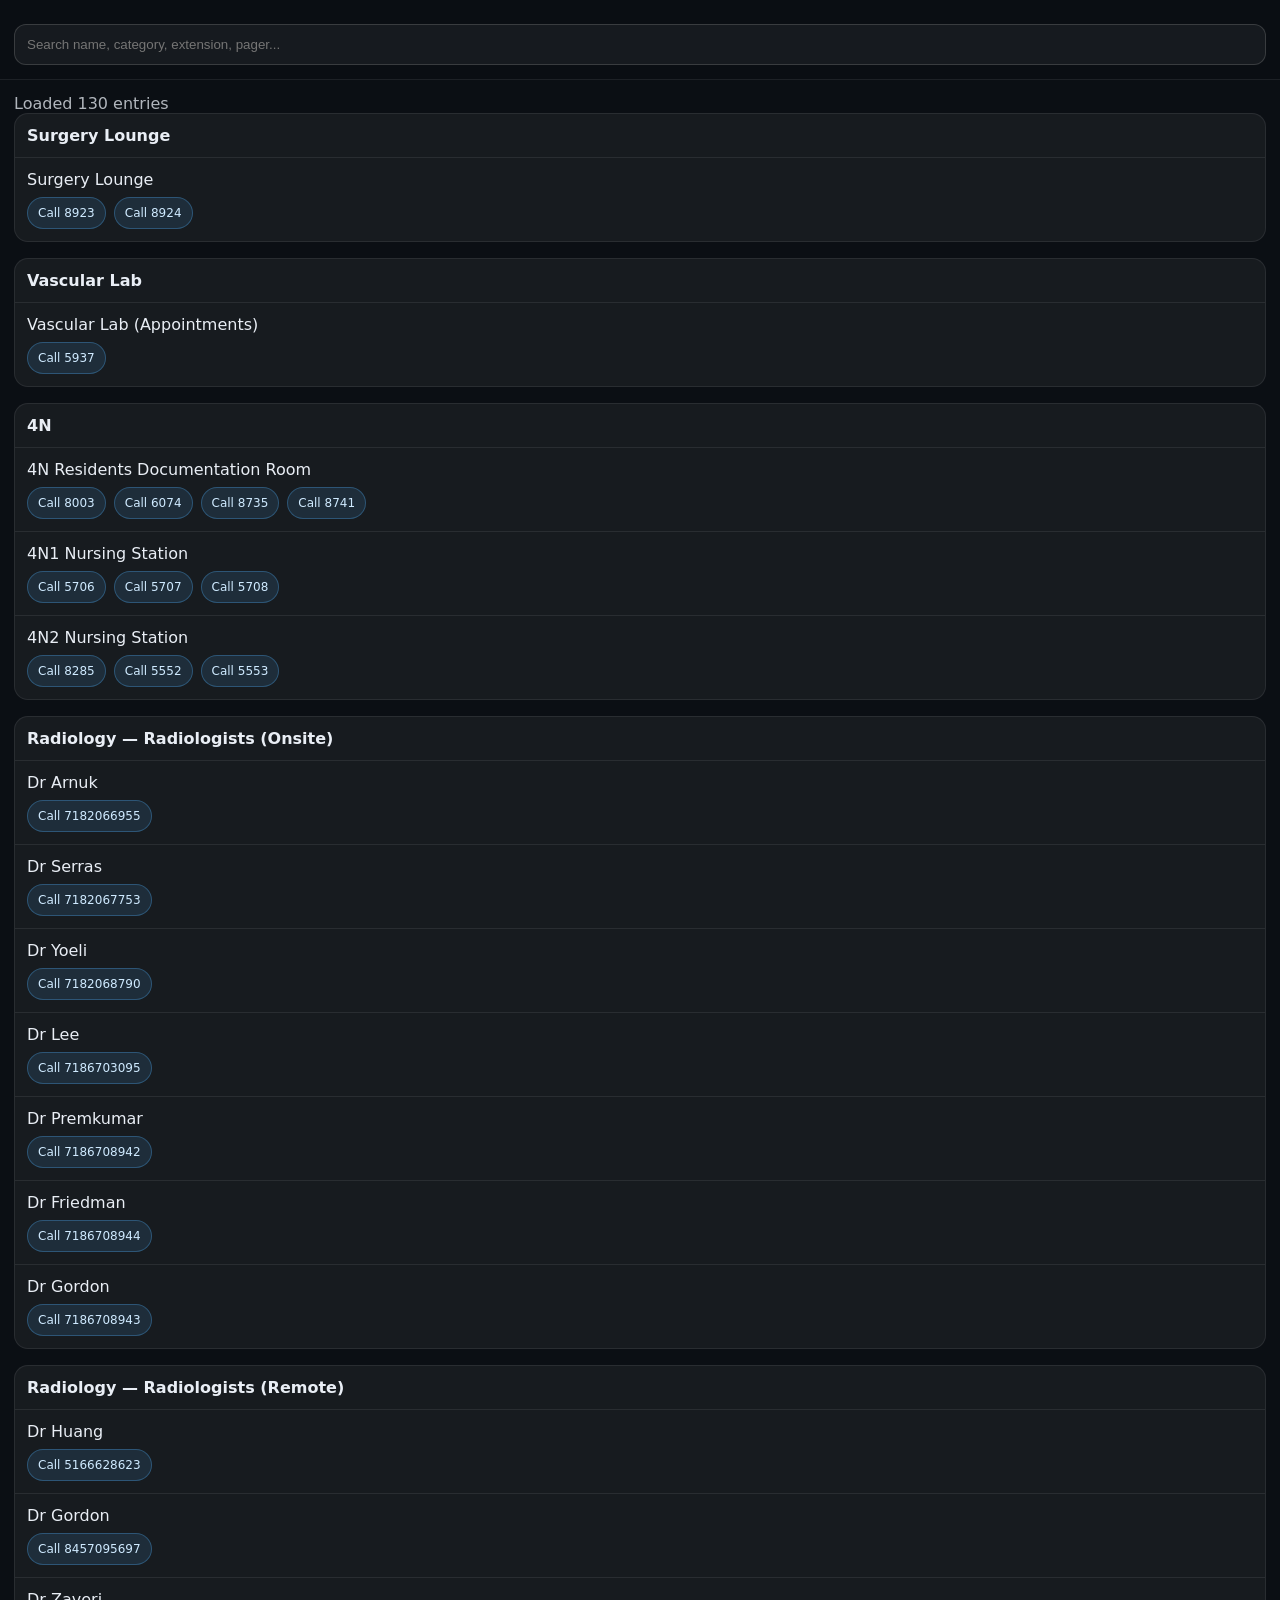
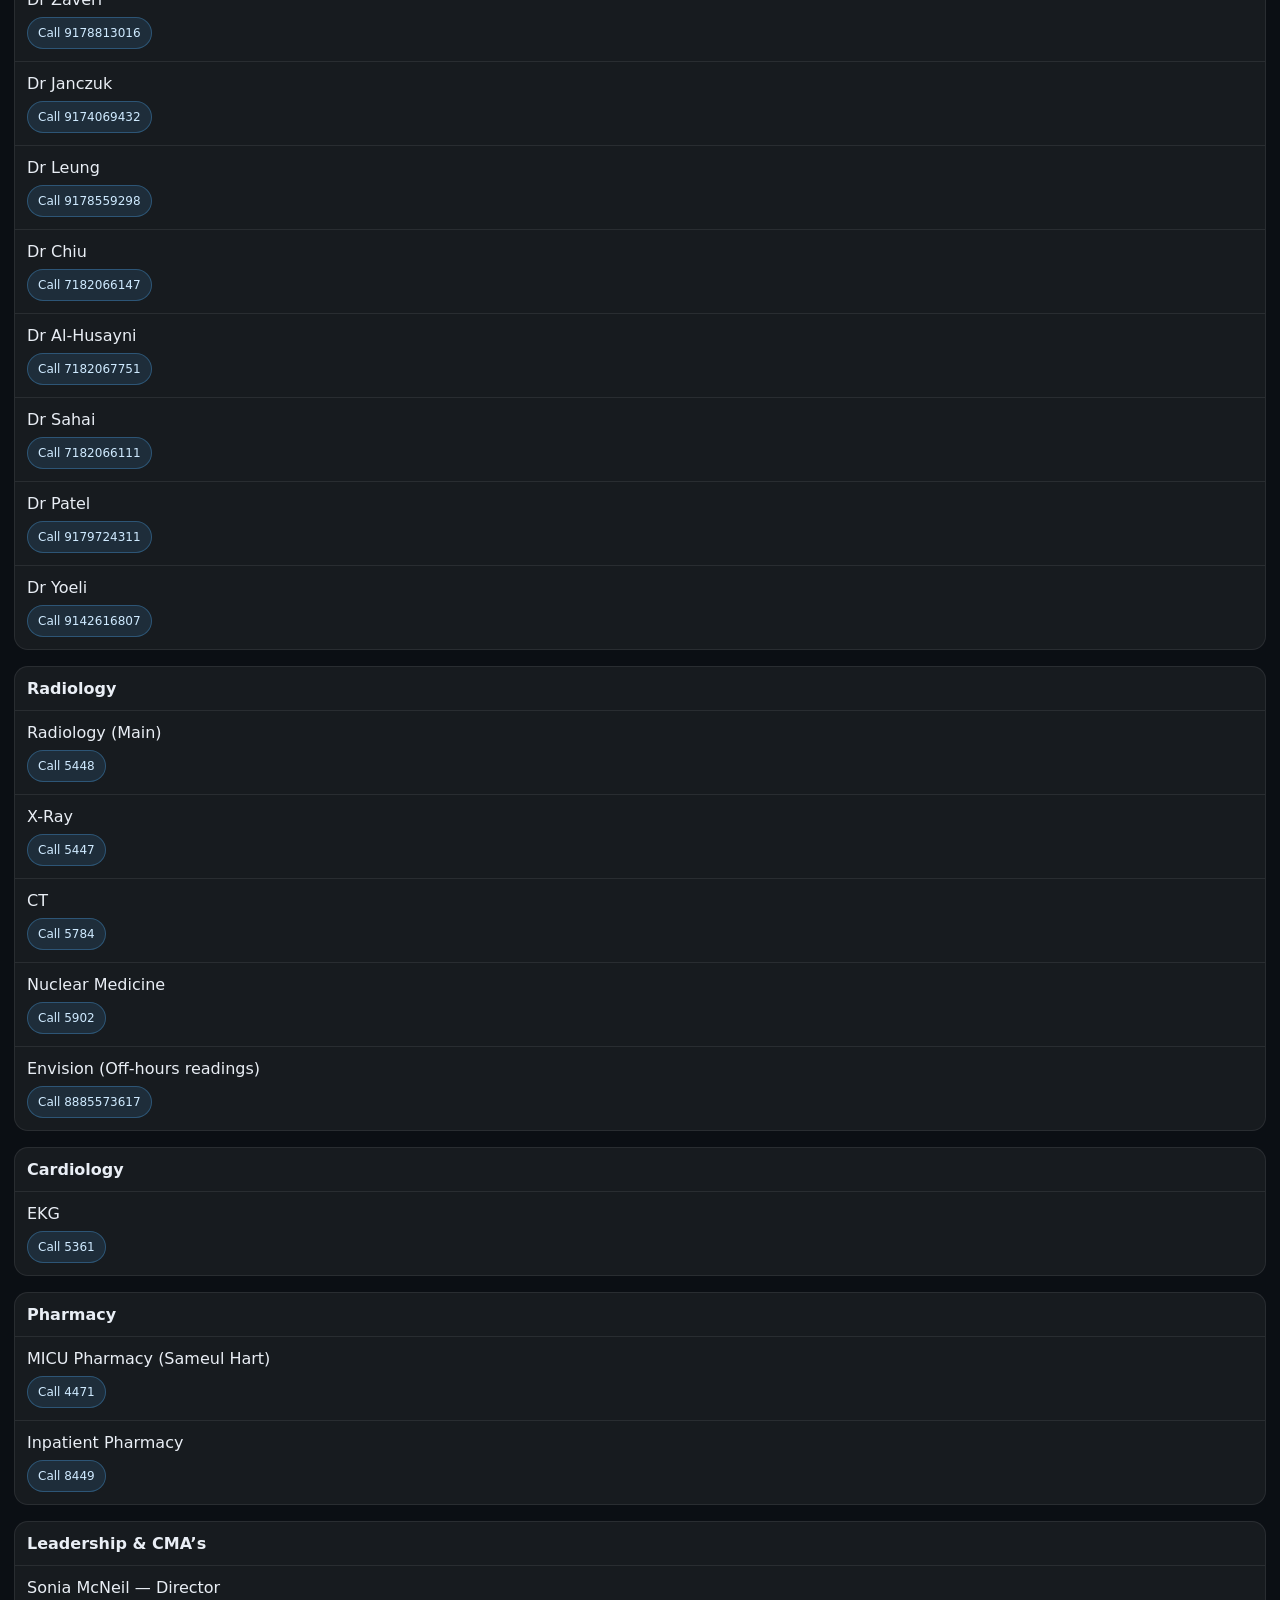
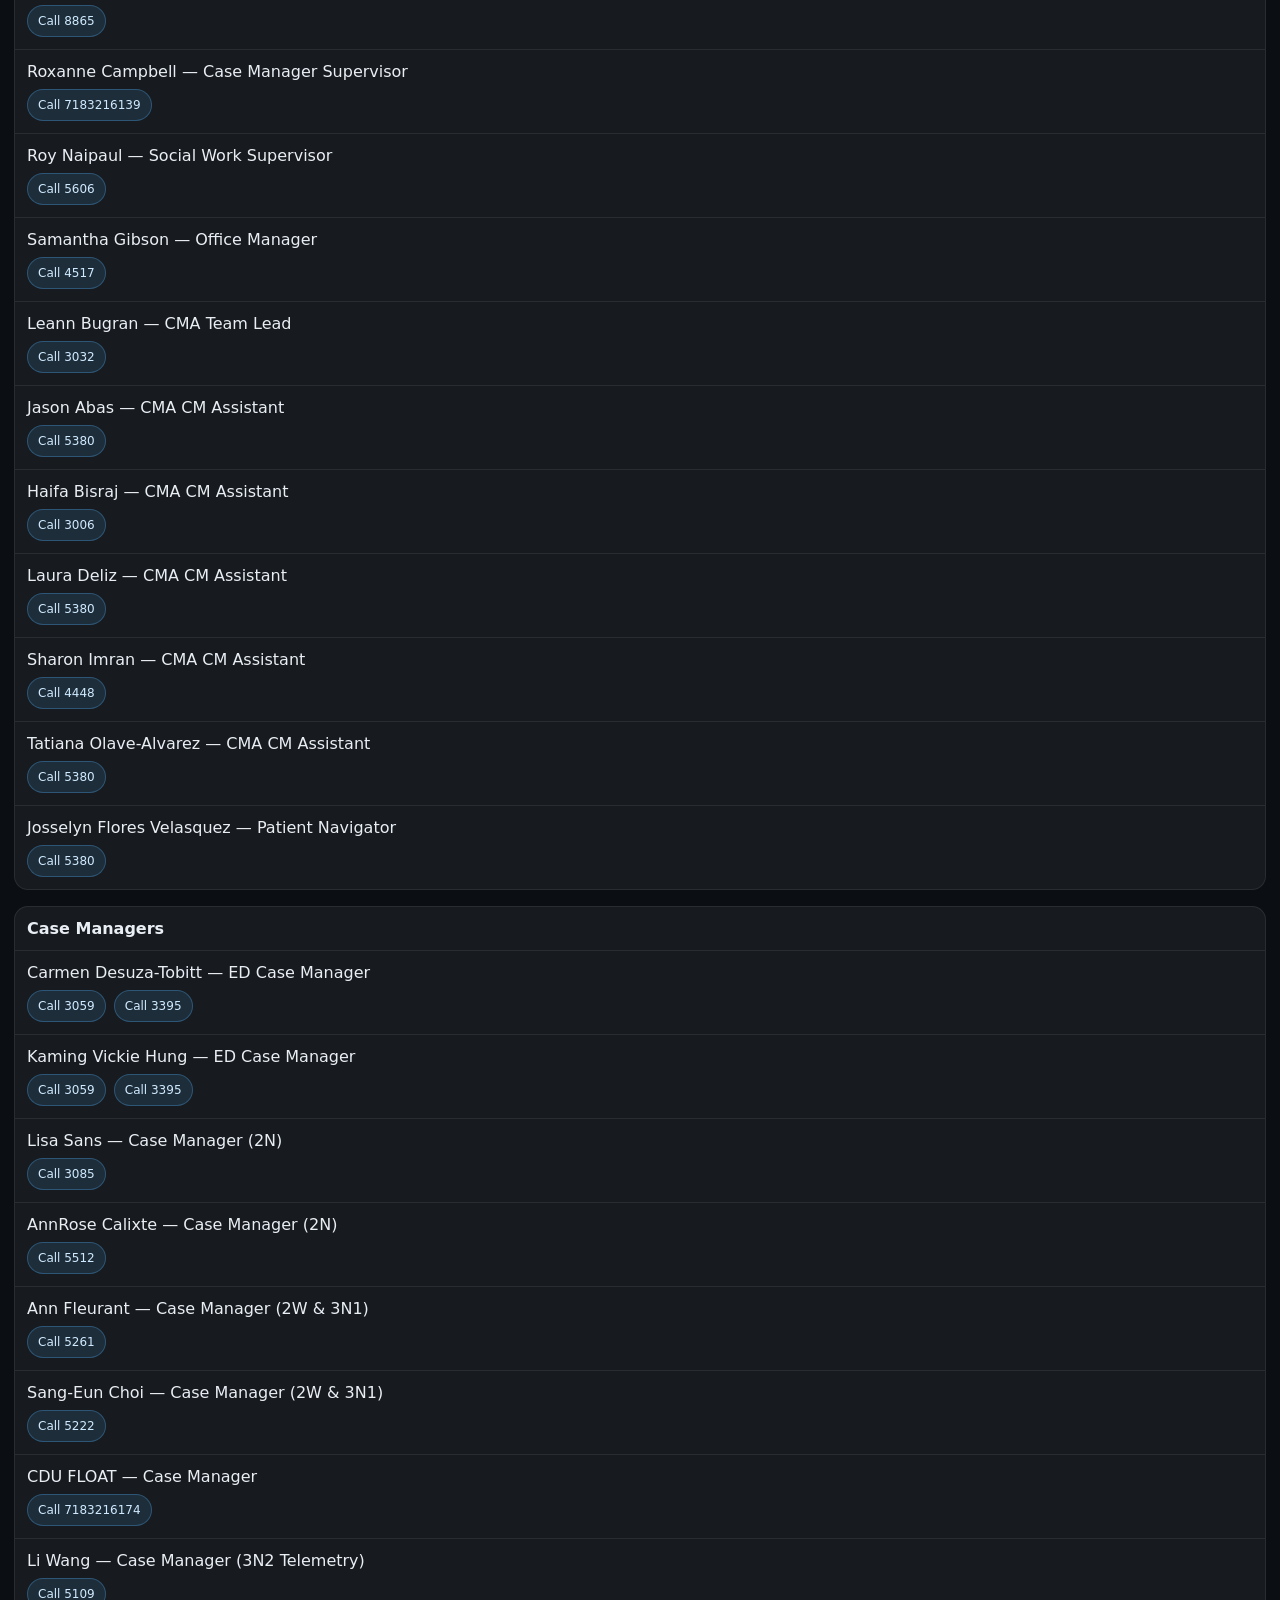
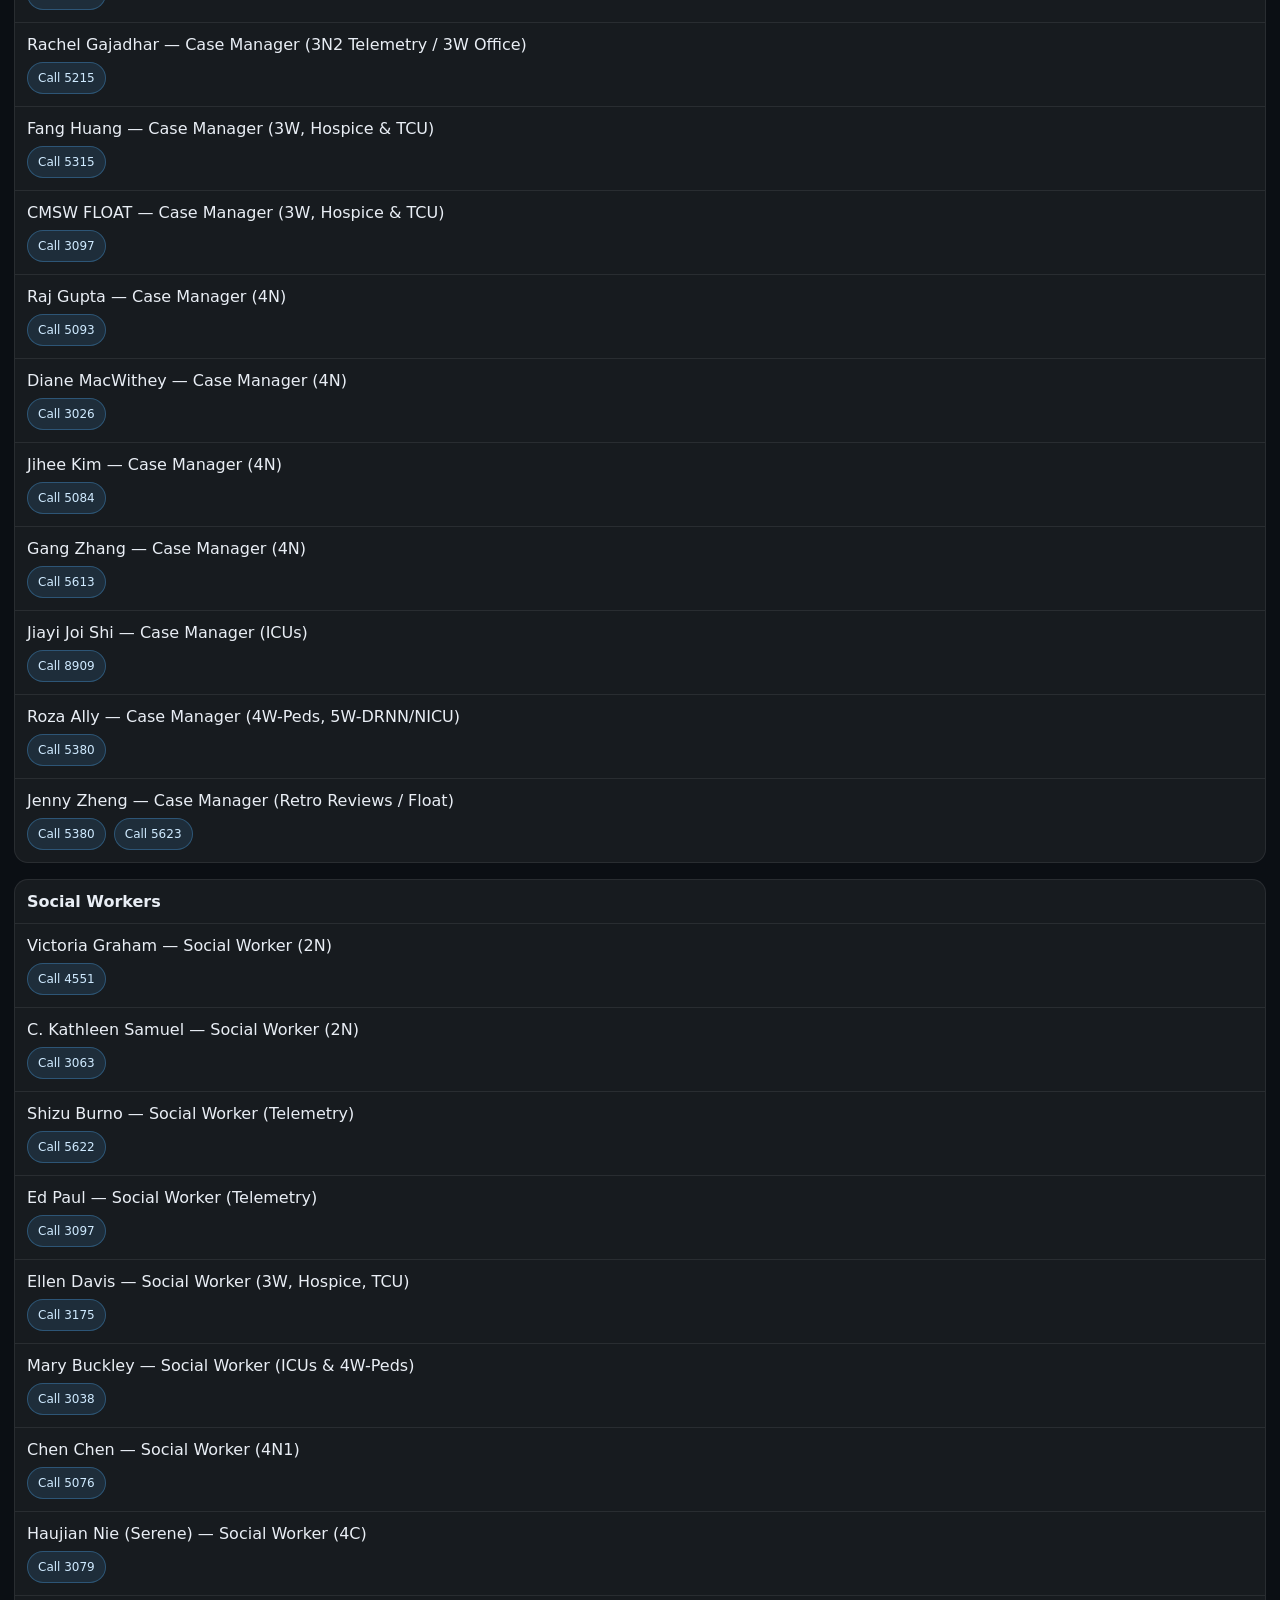
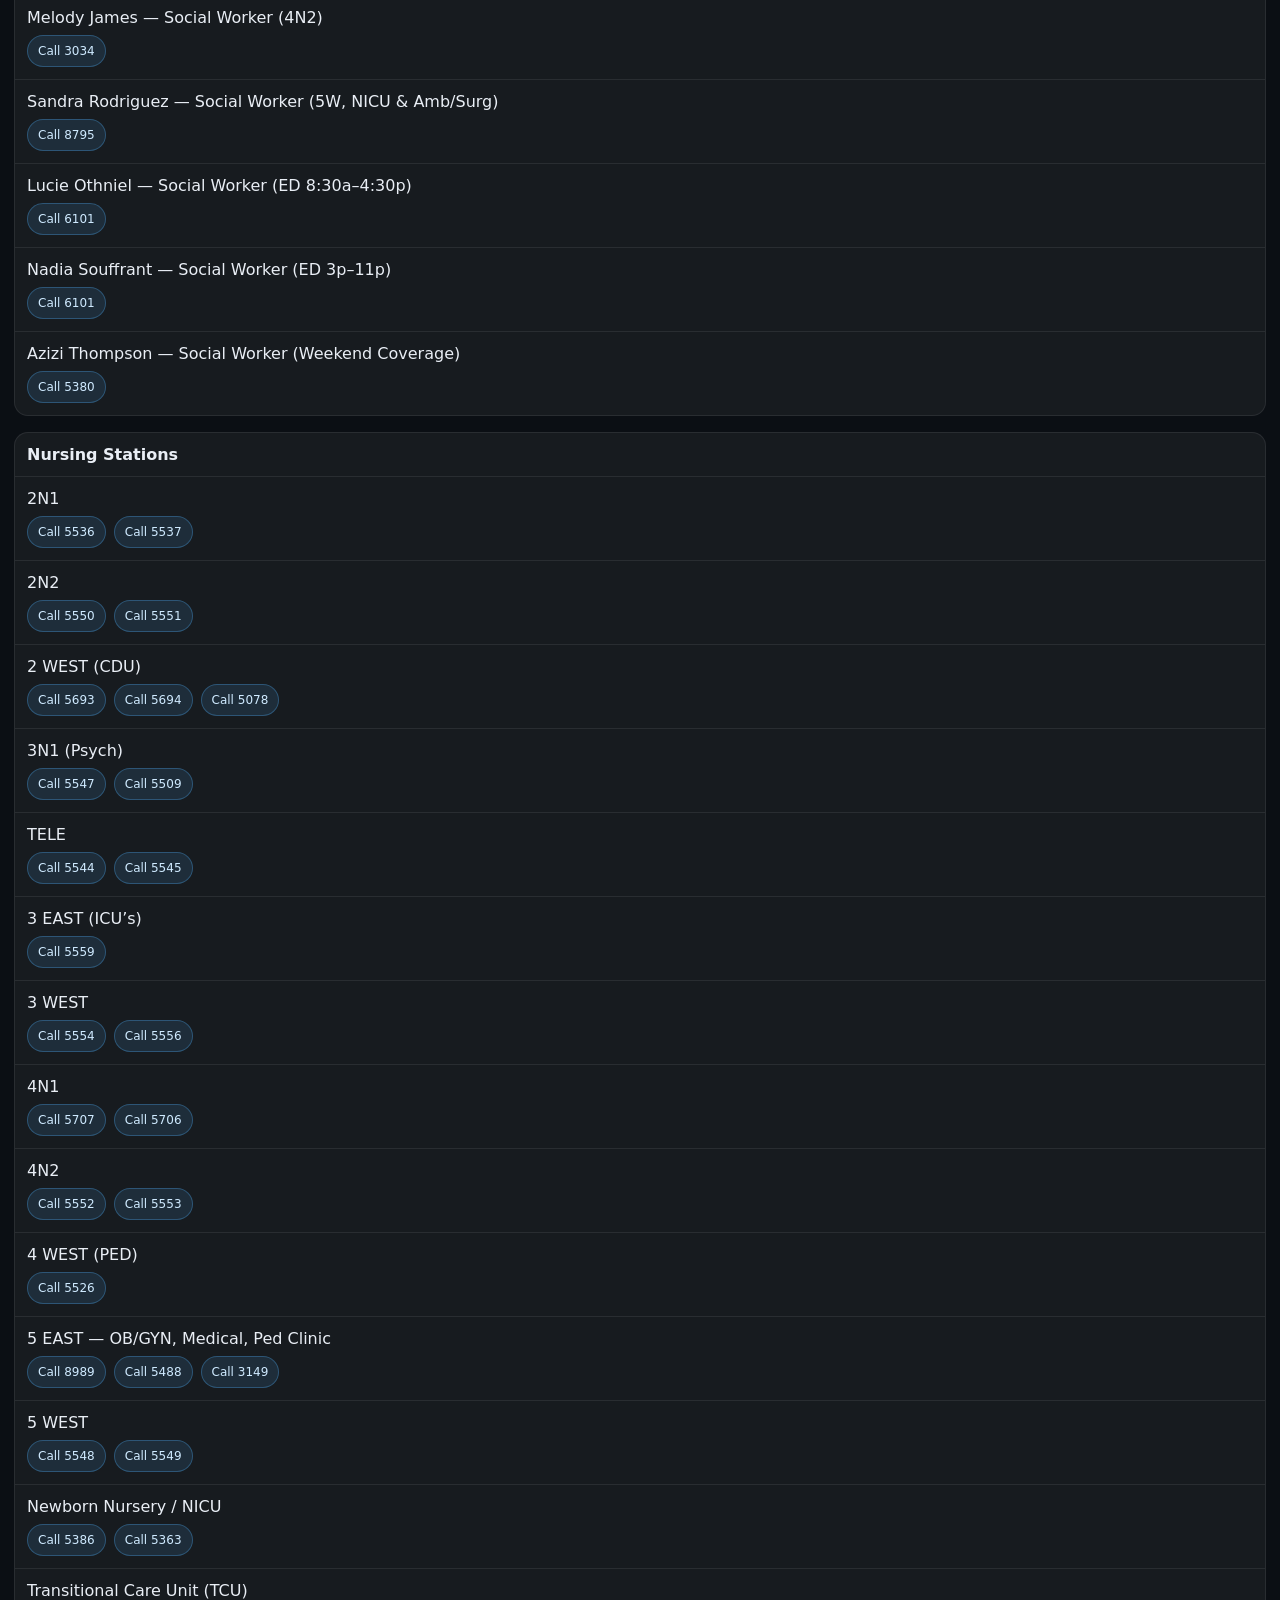
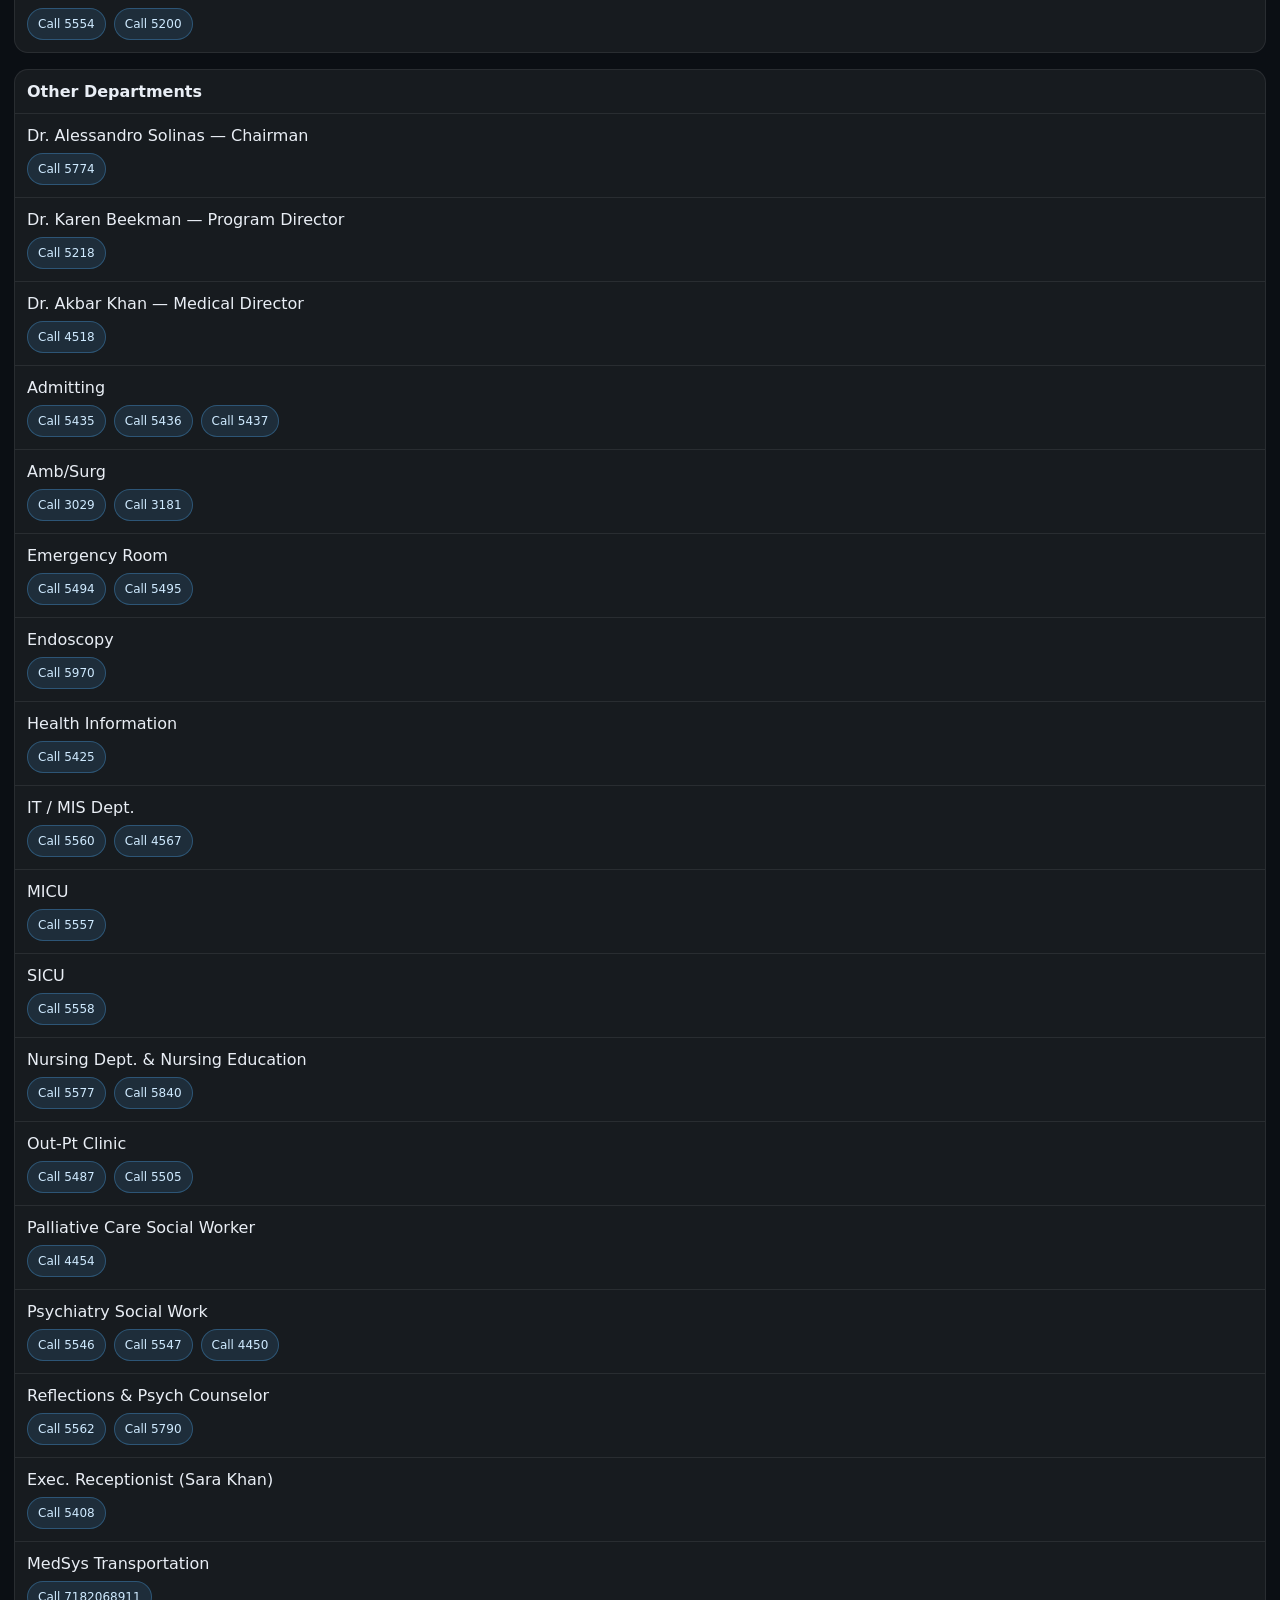
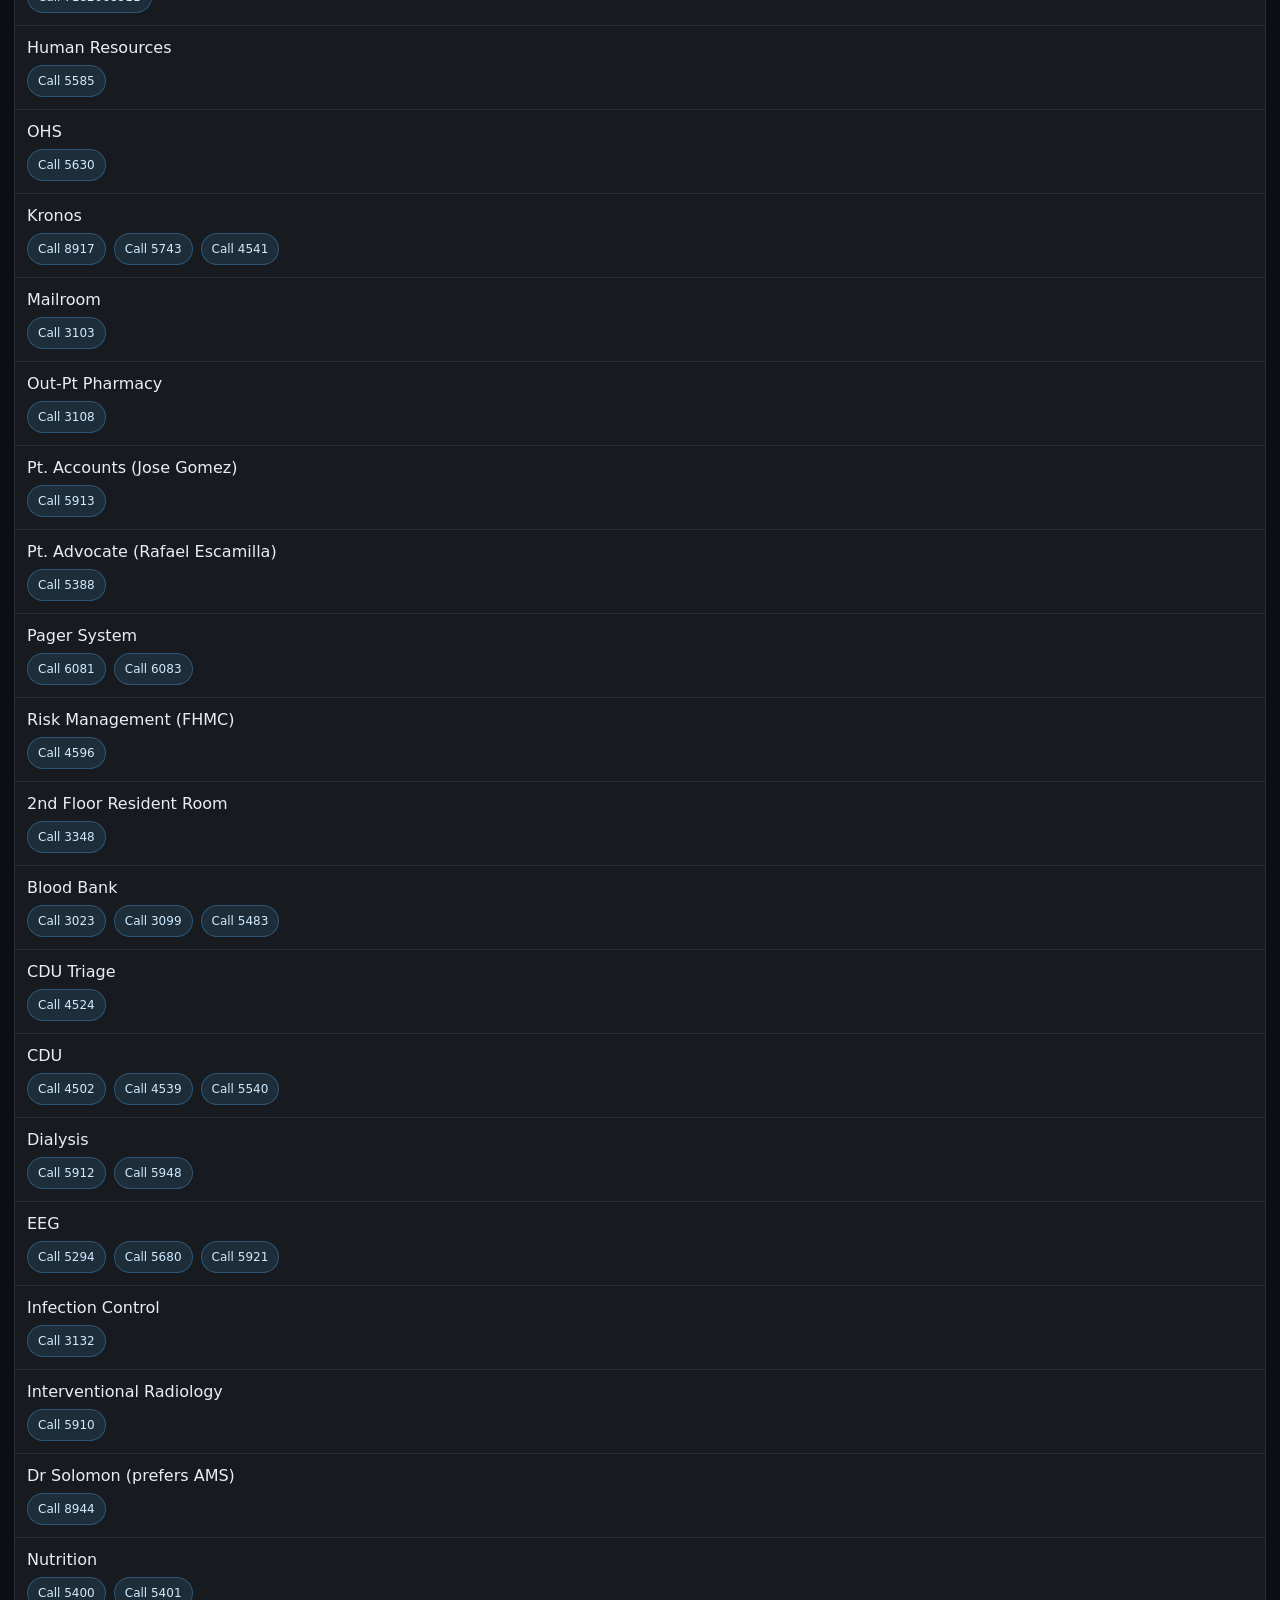
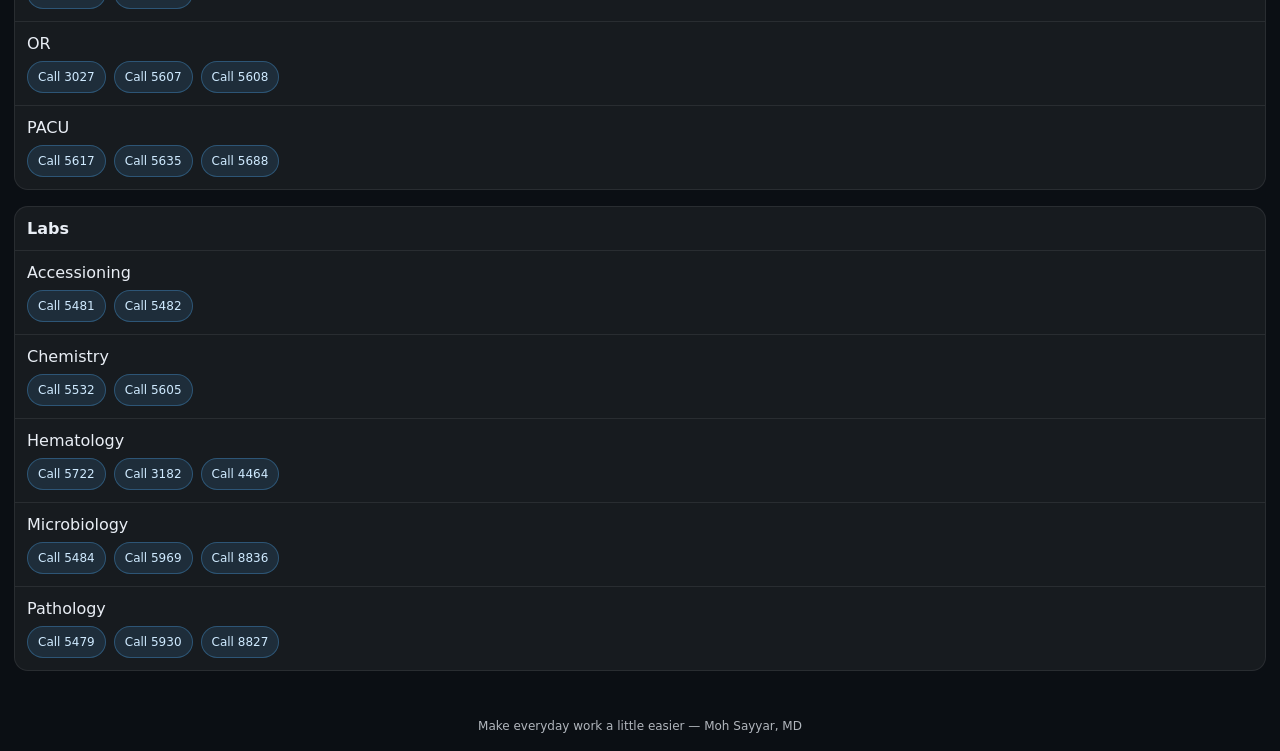
==== commit ebee9f7c: "Rename index1.html to index.html" ====
--- a/index.html
+++ b/index.html
@@ -1,312 +1,31 @@
 <!doctype html>
 <html lang="en">
 <head>
-<meta charset="utf-8">
-<meta name="viewport" content="width=device-width, initial-scale=1">
-<title>FHMC Directory</title>
+  <meta charset="utf-8" />
+  <meta name="viewport" content="width=device-width,initial-scale=1" />
+  <title>FHMC Directory</title>
+  <link rel="stylesheet" href="./assets/styles.css" />
+</head>
+<body class="page">
 
-<style>
-:root{
-  --bg:#ffffff;
-  --text:#111827;
-  --muted:#6b7280;
-  --border:#e5e7eb;
-  --chip:#f3f4f6;
-}
-
-*{box-sizing:border-box;}
-body{
-  margin:0;
-  font-family:system-ui,-apple-system,Segoe UI,Roboto,Arial,sans-serif;
-  background:var(--bg);
-  color:var(--text);
-}
-
-.wrap{width:min(1100px,calc(100% - 24px));margin:auto;}
-
-header{
-  position:sticky;
-  top:0;
-  background:rgba(255,255,255,0.95);
-  border-bottom:1px solid var(--border);
-}
-
-.title{font-size:20px;padding-top:14px;}
-.subtitle{font-size:13px;color:var(--muted);padding-bottom:8px;}
-
-.controls{display:flex;gap:10px;padding-bottom:10px;}
-.search{
-  flex:1;height:44px;padding:10px 12px;
-  border:1px solid var(--border);border-radius:10px;
-  font-size:15px;outline:none;
-}
-.btn{
-  height:44px;padding:0 14px;
-  border:1px solid var(--border);border-radius:10px;
-  background:#fff;font-size:14px;cursor:pointer;
-}
-
-.status{font-size:13px;color:var(--muted);padding-bottom:12px;}
-
-main{padding:10px 0 40px;}
-
-.section{margin:16px 0 18px;}
-.section-title{
-  font-size:14px;
-  color:var(--muted);
-  margin:10px 0 8px;
-}
-
-.list{
-  border:1px solid var(--border);
-  border-radius:12px;
-  overflow:hidden;
-}
-
-.row{
-  display:grid;
-  grid-template-columns: 220px 1fr 1.4fr 0.9fr;
-  gap:10px;
-  padding:10px 12px;
-  border-top:1px solid var(--border);
-  align-items:center;
-}
-
-.row:first-child{border-top:none;}
-
-.cell{
-  font-size:14px;
-  line-height:1.3;
-  min-width:0;
-  word-break:break-word;
-}
-
-.muted{color:var(--muted);}
-
-.actions{
-  display:flex;
-  flex-wrap:wrap;
-  gap:8px;
-  align-items:center;
-}
-
-.chip{
-  display:inline-flex;
-  align-items:center;
-  height:32px;
-  padding:0 10px;
-  border-radius:999px;
-  background:var(--chip);
-  border:1px solid var(--border);
-  font-size:13px;
-  text-decoration:none;
-  color:var(--text);
-  white-space:nowrap;
-}
-
-.pager{
-  display:inline-flex;
-  align-items:center;
-  height:32px;
-  padding:0 10px;
-  border-radius:999px;
-  border:1px solid var(--border);
-  font-size:13px;
-  white-space:nowrap;
-}
-
-.empty{
-  border:1px solid var(--border);
-  border-radius:12px;
-  padding:14px;
-  color:var(--muted);
-}
-
-footer{
-  border-top:1px solid var(--border);
-  padding:14px 0;
-  font-size:12px;
-  color:var(--muted);
-}
-
-/* Mobile: stack into 2 lines per contact */
-@media (max-width: 820px){
-  .row{
-    grid-template-columns: 1fr;
-    gap:6px;
-  }
-  .cell.muted{font-size:13px;}
-}
-</style>
-</head>
-
-<body>
-<header>
-  <div class="wrap">
-    <div class="title">FHMC Directory</div>
-    <div class="subtitle">Search extensions and pagers</div>
-
-    <div class="controls">
-      <input id="search" class="search" placeholder="Search name, category, extension…">
-      <button id="clear" class="btn">Clear</button>
-    </div>
-
-    <div id="status" class="status">Loading…</div>
+<header class="topbar">
+  <div class="topbar__controls">
+    <input id="search" type="search" placeholder="Search name, category, extension, pager..." />
   </div>
 </header>
 
-<main class="wrap">
+<main class="container">
+  <div id="status" class="status muted">Loading…</div>
   <div id="content"></div>
 </main>
 
-<footer>
-  <div class="wrap">
-    Make everyday work a little easier — Moh Sayyar, MD
-  </div>
+<footer class="footer">
+  <p class="credits">Make everyday work a little easier — Moh Sayyar, MD</p>
 </footer>
 
-<script>
-(() => {
-  const content = document.getElementById("content");
-  const status = document.getElementById("status");
-  const search = document.getElementById("search");
-  const clearBtn = document.getElementById("clear");
+<div id="toast" class="toast" aria-live="polite"></div>
 
-  const norm = v => String(v ?? "").toLowerCase().trim();
-  const digits = v => String(v ?? "").replace(/\D+/g,"");
-
-  function telHref(v){
-    const d = digits(v);
-    return "tel:" + (d || String(v ?? "").trim());
-  }
-
-  function escapeHtml(s){
-    return String(s ?? "")
-      .replace(/&/g,"&amp;")
-      .replace(/</g,"&lt;")
-      .replace(/>/g,"&gt;")
-      .replace(/"/g,"&quot;")
-      .replace(/'/g,"&#039;");
-  }
-
-  function buildHaystack(e){
-    return [
-      e.category, e.name, e.notes,
-      e.pager,
-      (e.call||[]).join(" "),
-      (e.fax||[]).join(" ")
-    ].map(norm).join(" ");
-  }
-
-  function normalizeCategory(cat){
-    const c = String(cat ?? "").trim();
-    return c || "Other";
-  }
-
-  function render(list){
-    if(!list.length){
-      content.innerHTML = '<div class="empty">No results.</div>';
-      return;
-    }
-
-    // group by category (stable insertion order)
-    const groups = new Map();
-    for(const e of list){
-      const cat = normalizeCategory(e.category);
-      if(!groups.has(cat)) groups.set(cat, []);
-      groups.get(cat).push(e);
-    }
-
-    let html = "";
-    for(const [cat, items] of groups.entries()){
-      html += `<div class="section">
-        <div class="section-title">${escapeHtml(cat)}</div>
-        <div class="list">`;
-
-      for(const e of items){
-        const name = escapeHtml(e.name ?? "");
-        const notes = String(e.notes ?? "").trim();
-        const calls = Array.isArray(e.call) ? e.call : [];
-        const faxes = Array.isArray(e.fax) ? e.fax : [];
-        const pager = String(e.pager ?? "").trim();
-
-        // Build actions column
-        let actions = "";
-
-        if(calls.length){
-          actions += `<span class="muted">Call:</span>`;
-          for(const c of calls){
-            const label = String(c).trim();
-            actions += ` <a class="chip" href="${telHref(label)}">${escapeHtml(label)}</a>`;
-          }
-        }
-
-        if(faxes.length){
-          actions += (actions ? " " : "") + `<span class="muted">Fax:</span>`;
-          for(const f of faxes){
-            const label = String(f).trim();
-            actions += ` <span class="chip">${escapeHtml(label)}</span>`;
-          }
-        }
-
-        if(pager){
-          actions += (actions ? " " : "") + `<span class="pager">page ${escapeHtml(pager)}</span>`;
-        }
-
-        html += `<div class="row">
-          <div class="cell">${name}</div>
-          <div class="cell muted">${notes ? escapeHtml(notes) : ""}</div>
-          <div class="cell actions">${actions}</div>
-          <div class="cell muted"></div>
-        </div>`;
-      }
-
-      html += `</div></div>`;
-    }
-
-    content.innerHTML = html;
-  }
-
-  async function load(){
-    try{
-      const res = await fetch("./assets/data/directory2.json", { cache:"no-store" });
-      if(!res.ok) throw new Error("HTTP " + res.status);
-
-      const data = await res.json();
-      if(!Array.isArray(data)) throw new Error("directory.json must be a JSON array");
-
-      const enriched = data.map(e => ({...e, _h:buildHaystack(e)}));
-      status.textContent = "Loaded " + enriched.length + " entries";
-      render(enriched);
-
-      function runSearch(){
-        const q = norm(search.value);
-        if(!q){
-          status.textContent = "Loaded " + enriched.length + " entries";
-          render(enriched);
-          return;
-        }
-        const filtered = enriched.filter(e => e._h.includes(q));
-        status.textContent = "Showing " + filtered.length + " results";
-        render(filtered);
-      }
-
-      search.addEventListener("input", runSearch);
-      clearBtn.addEventListener("click", ()=>{
-        search.value = "";
-        search.focus();
-        runSearch();
-      });
-
-    }catch(err){
-      console.error(err);
-      status.textContent = "Failed to load directory.json";
-      content.innerHTML = '<div class="empty">Directory not loaded.</div>';
-    }
-  }
-
-  load();
-})();
-</script>
+<script src="./assets/paging.js"></script>
+<script src="./assets/app.js"></script>
 </body>
 </html>
--- a/assets/styles.css
+++ b/assets/styles.css
@@ -0,0 +1,123 @@
+:root {
+  font-family: system-ui, -apple-system, Segoe UI, Roboto, Arial, sans-serif;
+  color-scheme: dark;
+}
+
+body {
+  margin: 0;
+  background: #0b0f14;
+  color: #e9eef5;
+}
+
+.topbar {
+  position: sticky;
+  top: 0;
+  background: rgba(11,15,20,.95);
+  border-bottom: 1px solid rgba(255,255,255,.08);
+  padding: 14px;
+}
+
+.topbar__title h1 {
+  margin: 0;
+  font-size: 18px;
+  font-weight: 800;
+}
+
+.muted { opacity: .75 }
+
+#search {
+  width: 100%;
+  margin-top: 10px;
+  padding: 12px;
+  border-radius: 12px;
+  border: 1px solid rgba(255,255,255,.15);
+  background: rgba(255,255,255,.05);
+  color: #fff;
+}
+
+.credits {
+  margin-top: 10px;
+  font-size: 12px;
+  opacity: .7;
+}
+
+.container { padding: 14px }
+
+.card {
+  background: rgba(255,255,255,.05);
+  border-radius: 14px;
+  margin-bottom: 16px;
+  border: 1px solid rgba(255,255,255,.08);
+}
+
+.row {
+  padding: 12px;
+  border-top: 1px solid rgba(255,255,255,.08);
+}
+
+.row:first-child { border-top: none }
+
+.chips {
+  margin-top: 8px;
+  display: flex;
+  flex-wrap: wrap;
+  gap: 8px;
+}
+
+.chip {
+  padding: 8px 10px;
+  border-radius: 999px;
+  font-size: 12px;
+  cursor: pointer;
+  border: 1px solid rgba(80,180,255,.3);
+  background: rgba(80,180,255,.12);
+  color: #cfeaff;
+  text-decoration: none;
+}
+
+.chip--fax {
+  border-color: rgba(255,200,120,.3);
+  background: rgba(255,200,120,.12);
+}
+
+.chip--page {
+  border-color: rgba(160,255,180,.3);
+  background: rgba(160,255,180,.12);
+}
+
+.toast {
+  position: fixed;
+  bottom: 14px;
+  left: 14px;
+  right: 14px;
+  background: #141a22;
+  border-radius: 12px;
+  padding: 12px;
+  display: none;
+}
+
+.toast.show { display: block }
+
+
+/* Make footer stick to bottom when content is short */
+.page{
+  min-height: 100vh;
+  display: flex;
+  flex-direction: column;
+}
+
+.container{
+  flex: 1; /* pushes footer down */
+}
+
+/* Footer styling */
+.footer{
+  padding: 18px 14px;
+  text-align: center;
+}
+
+.credits{
+  margin: 0;
+  opacity: 0.75;
+  font-size: 12px;
+}
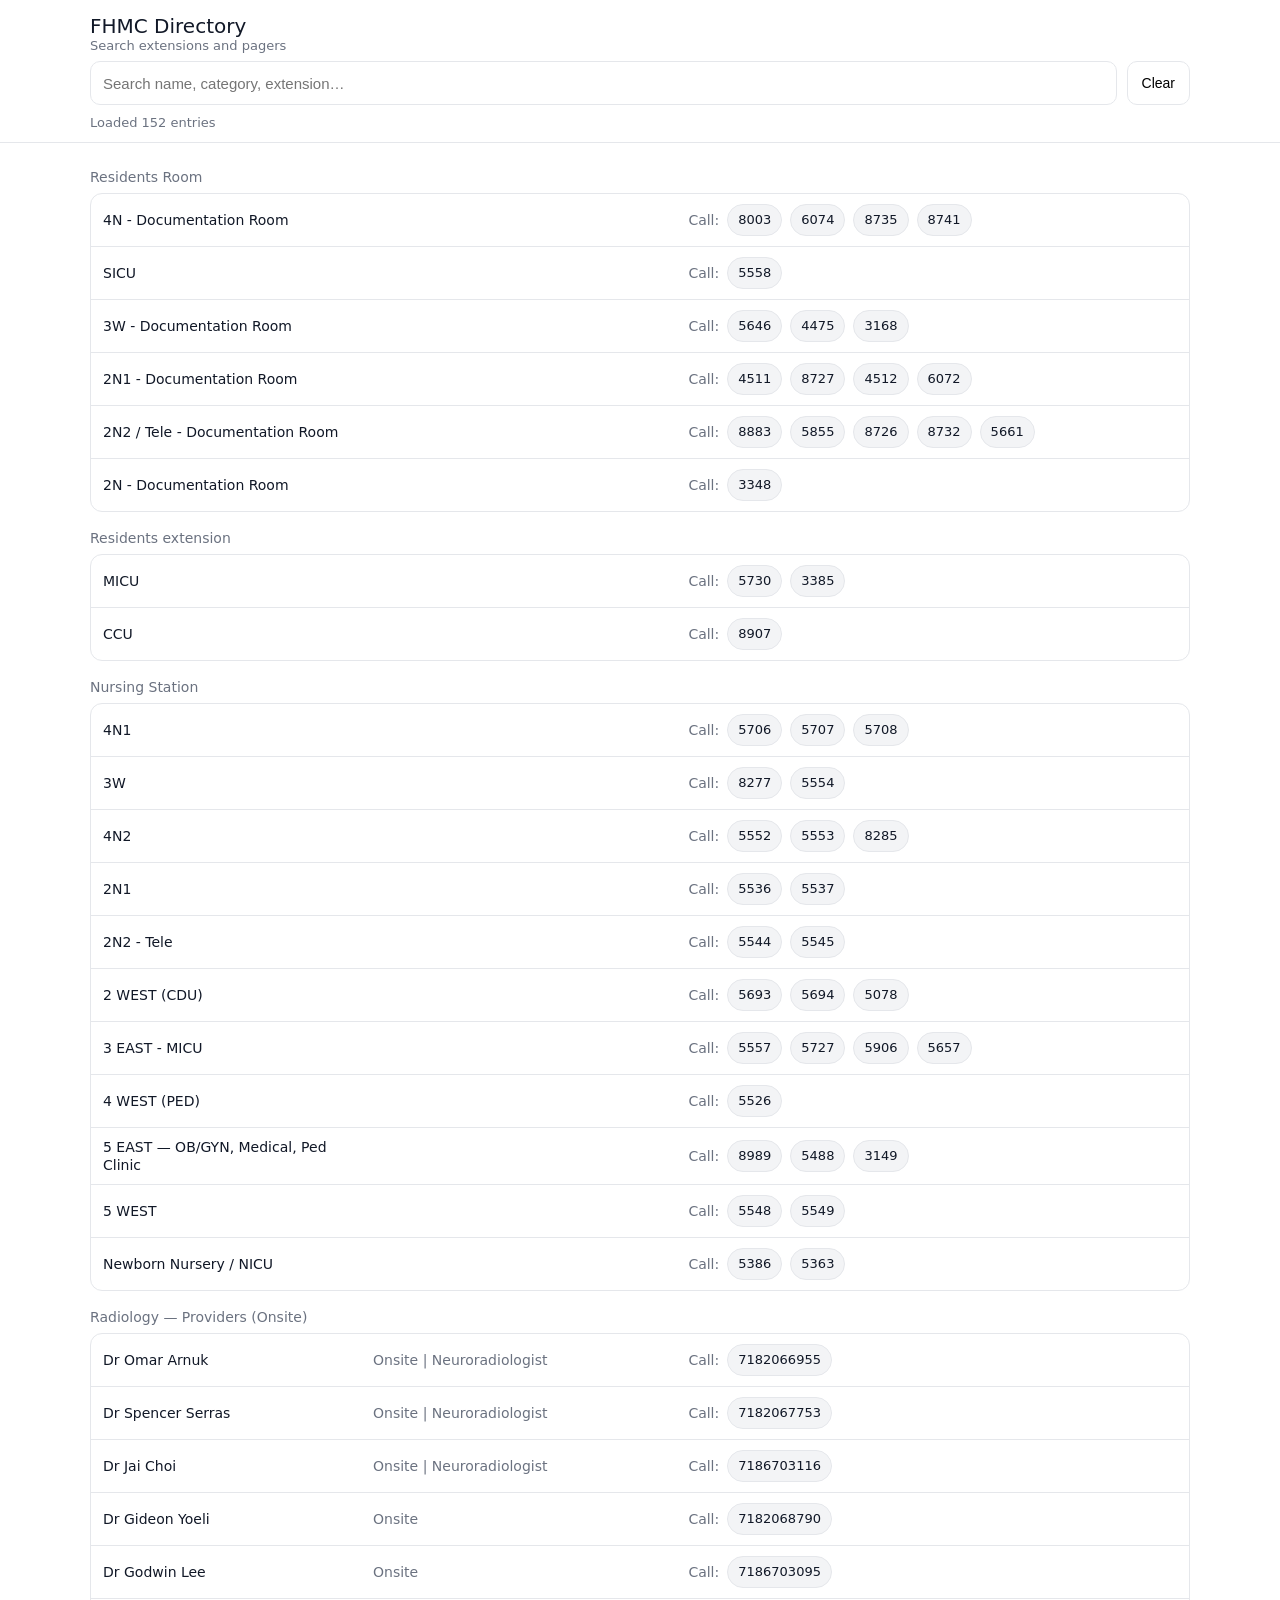
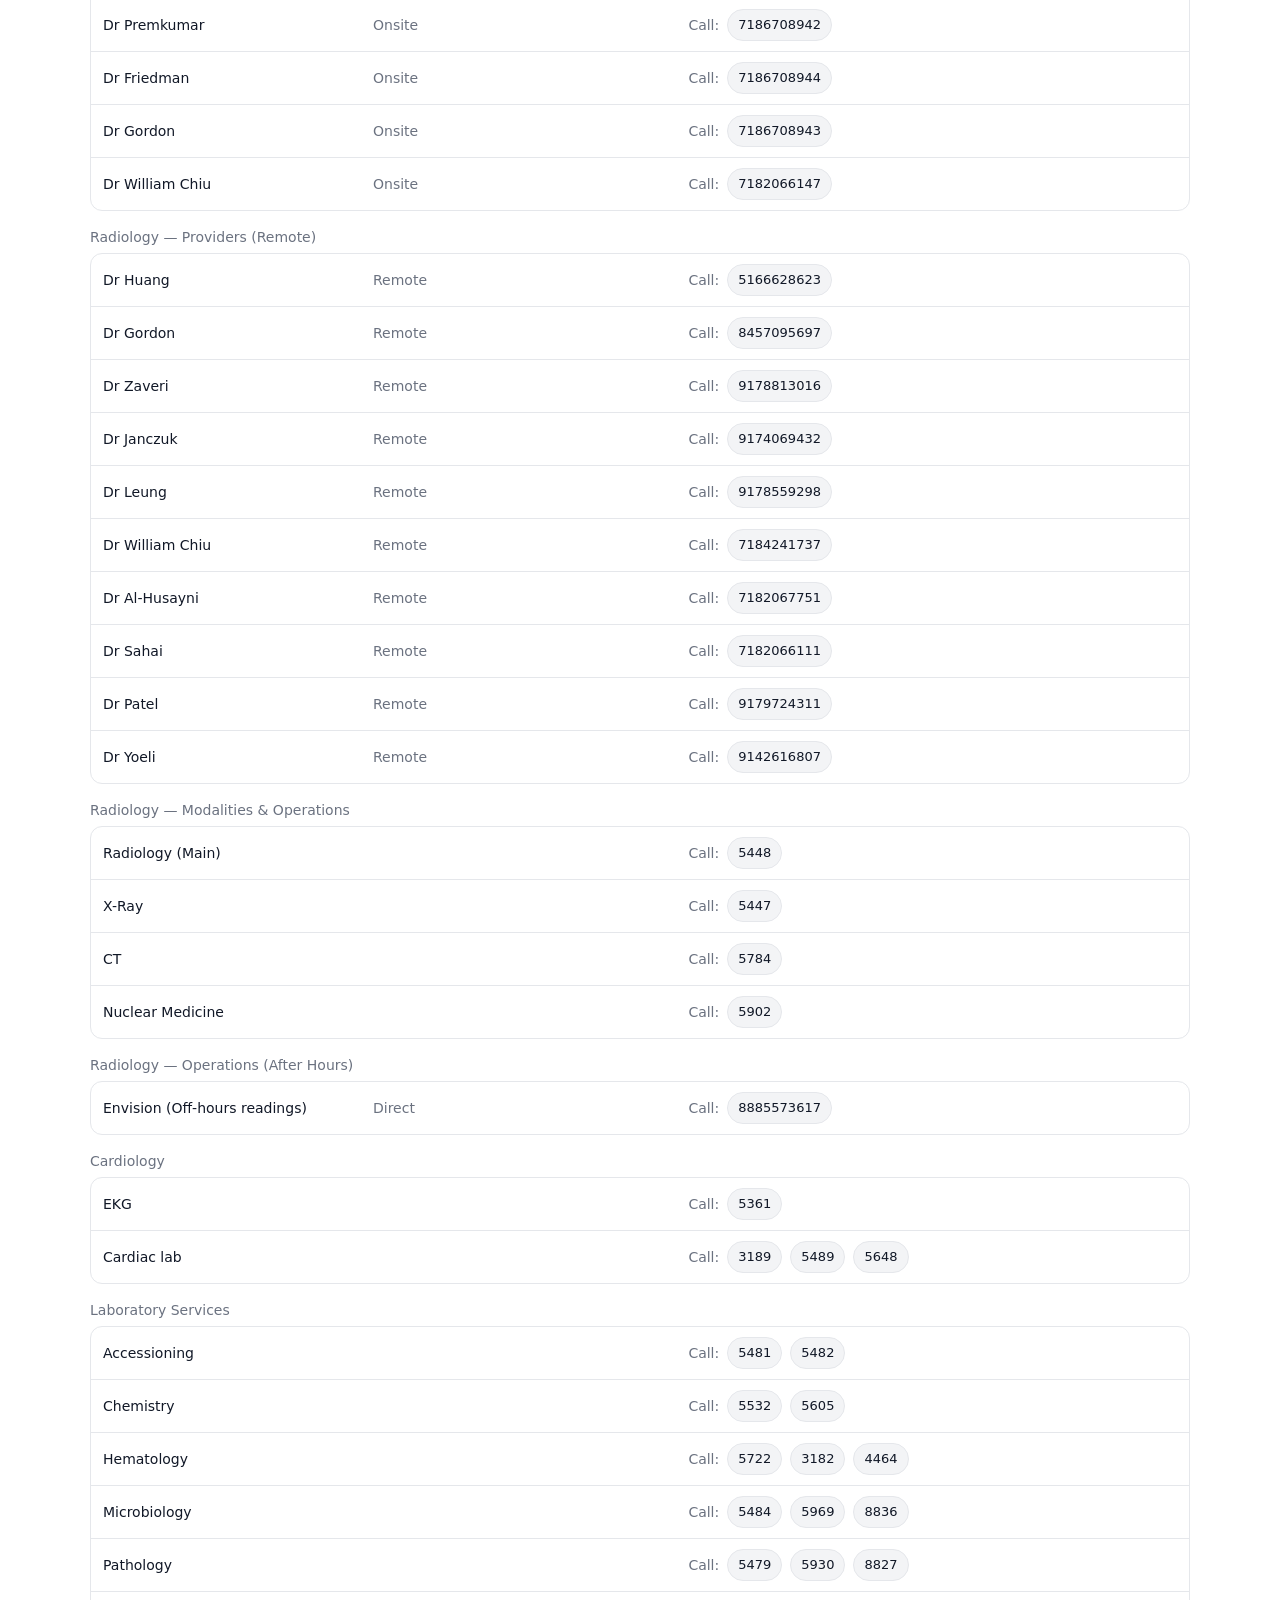
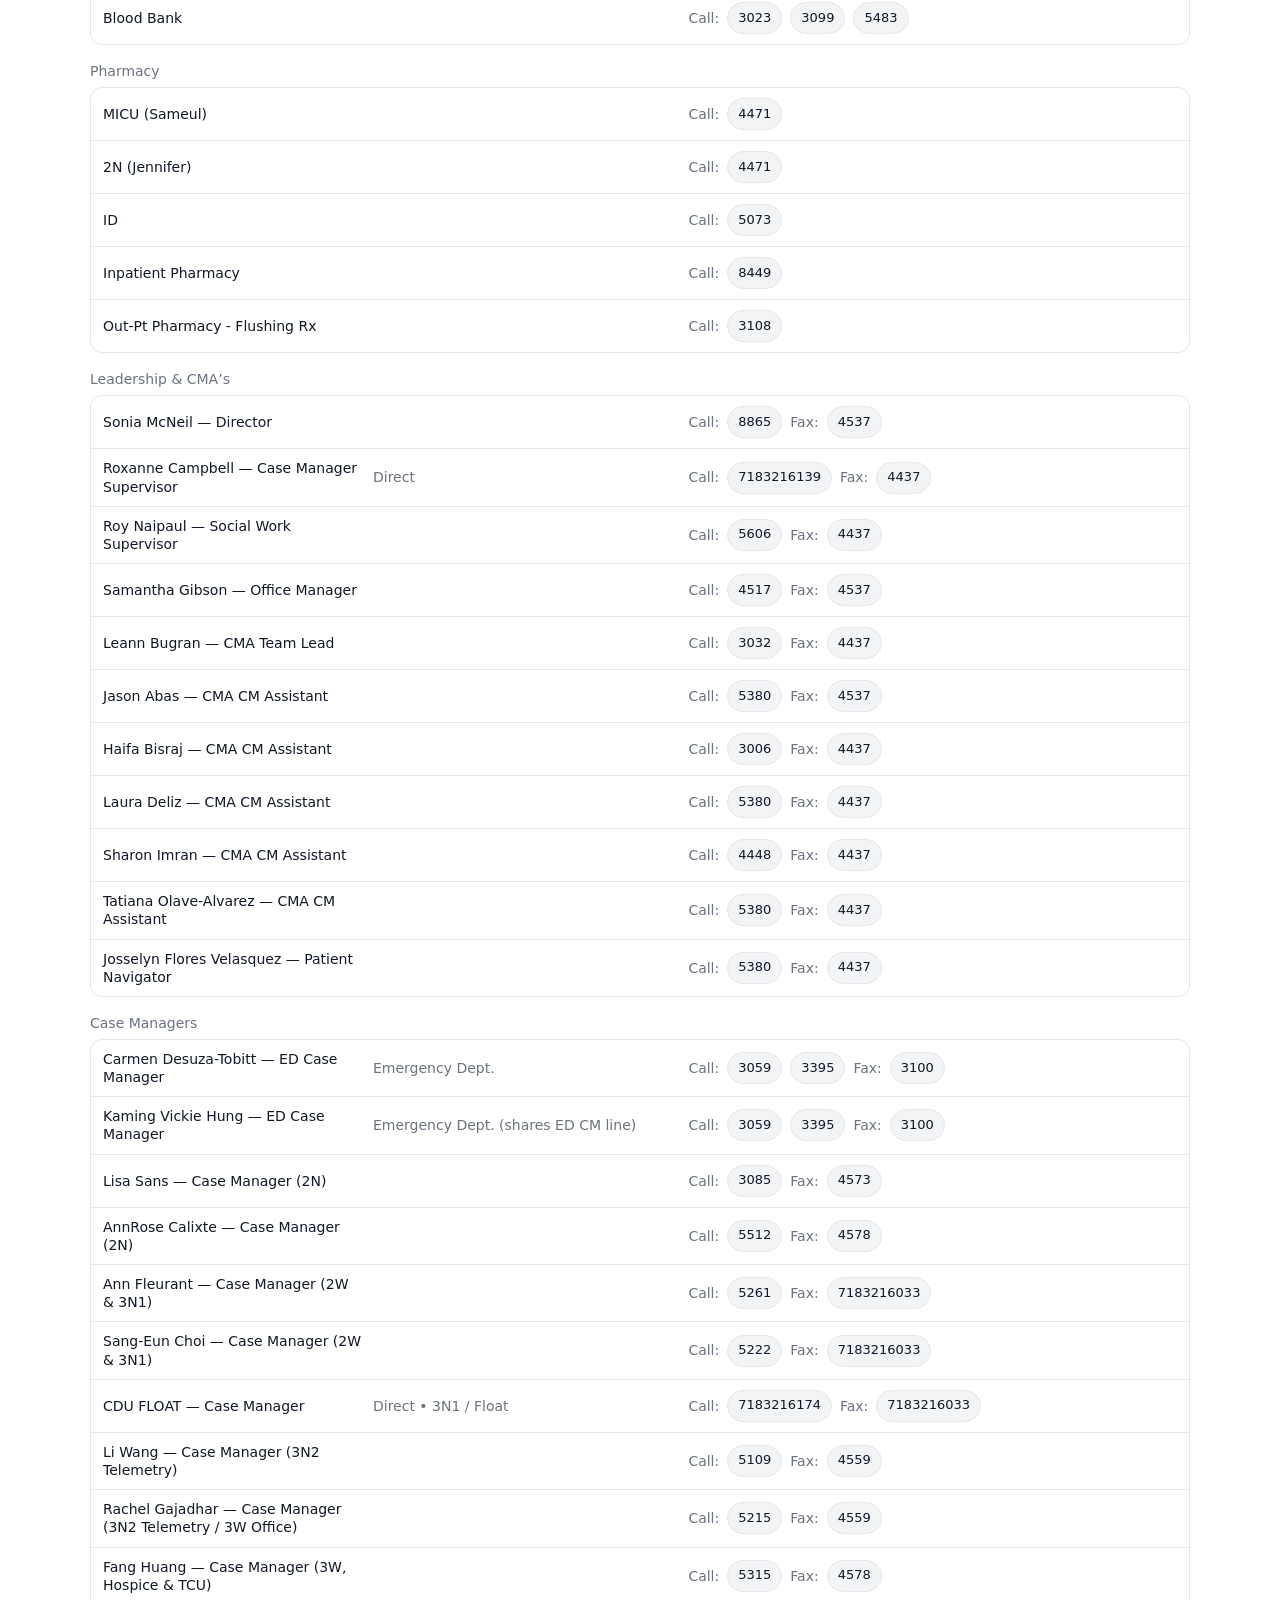
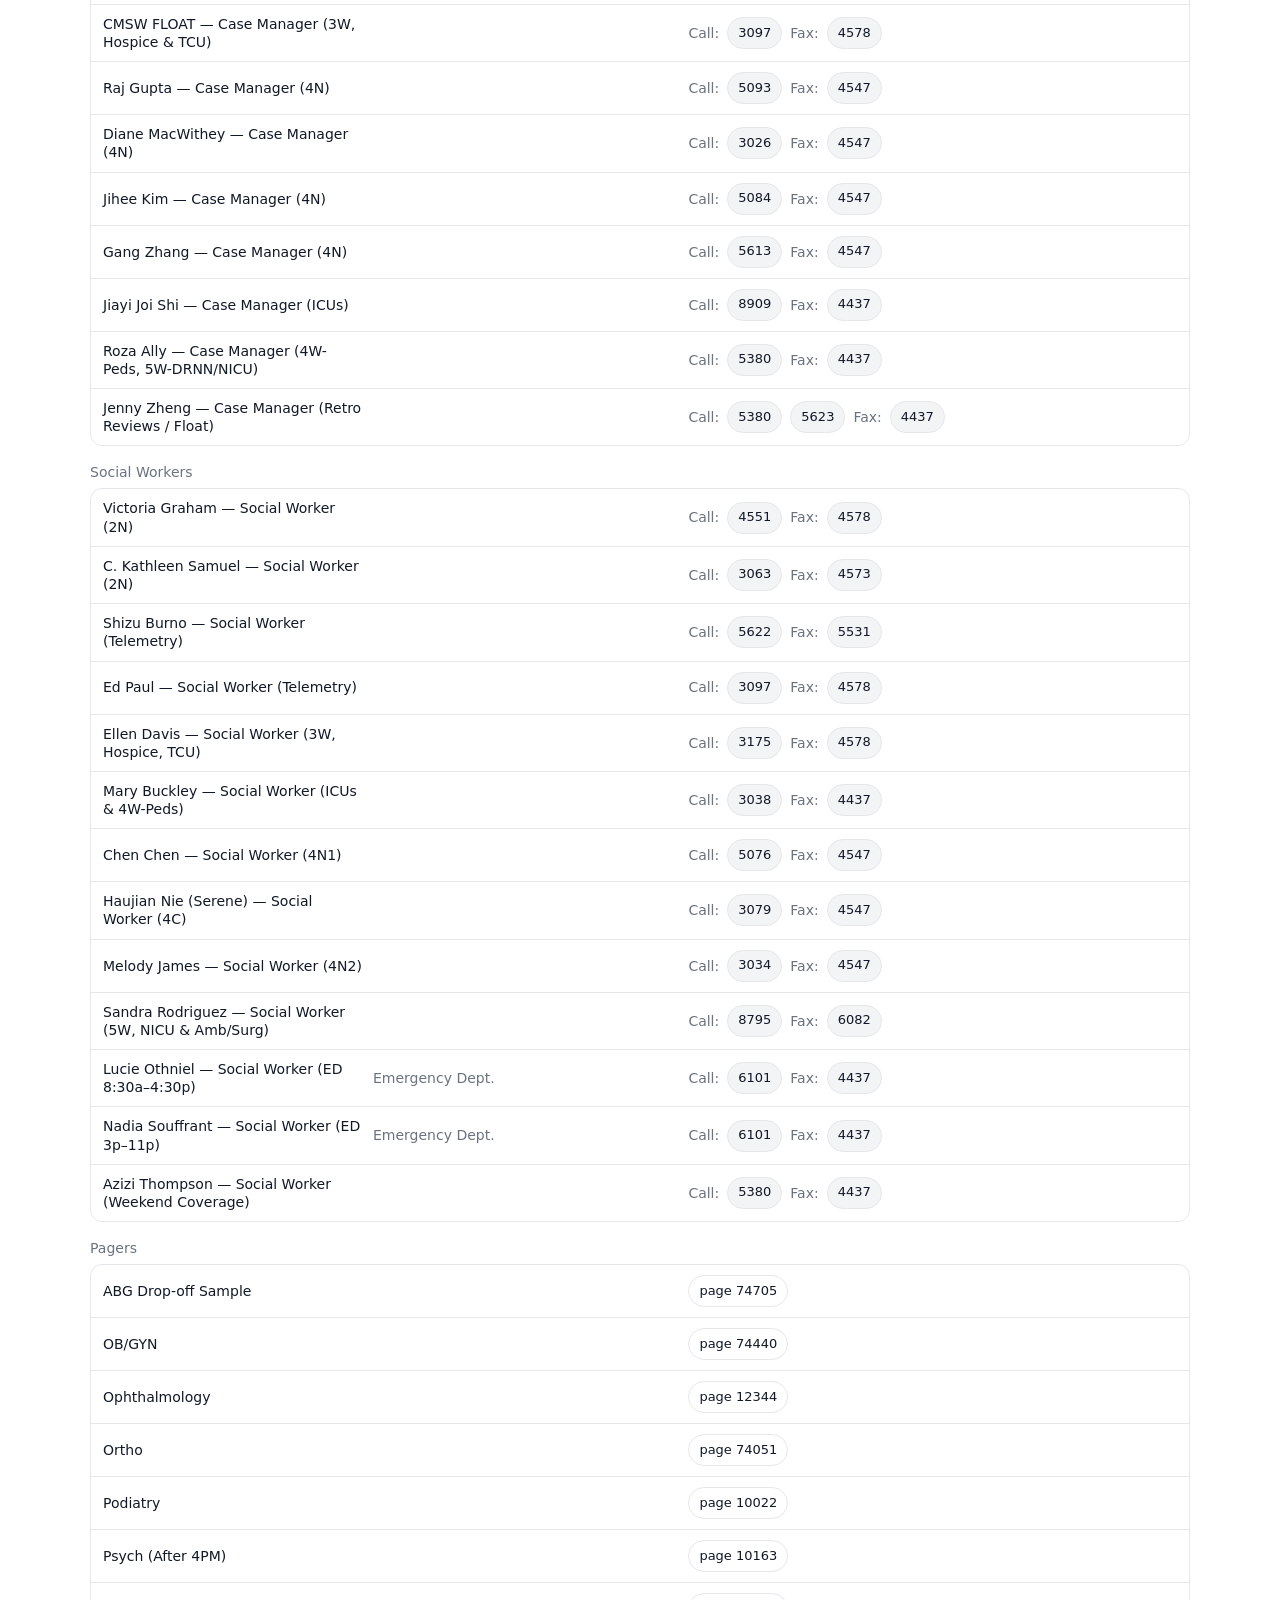
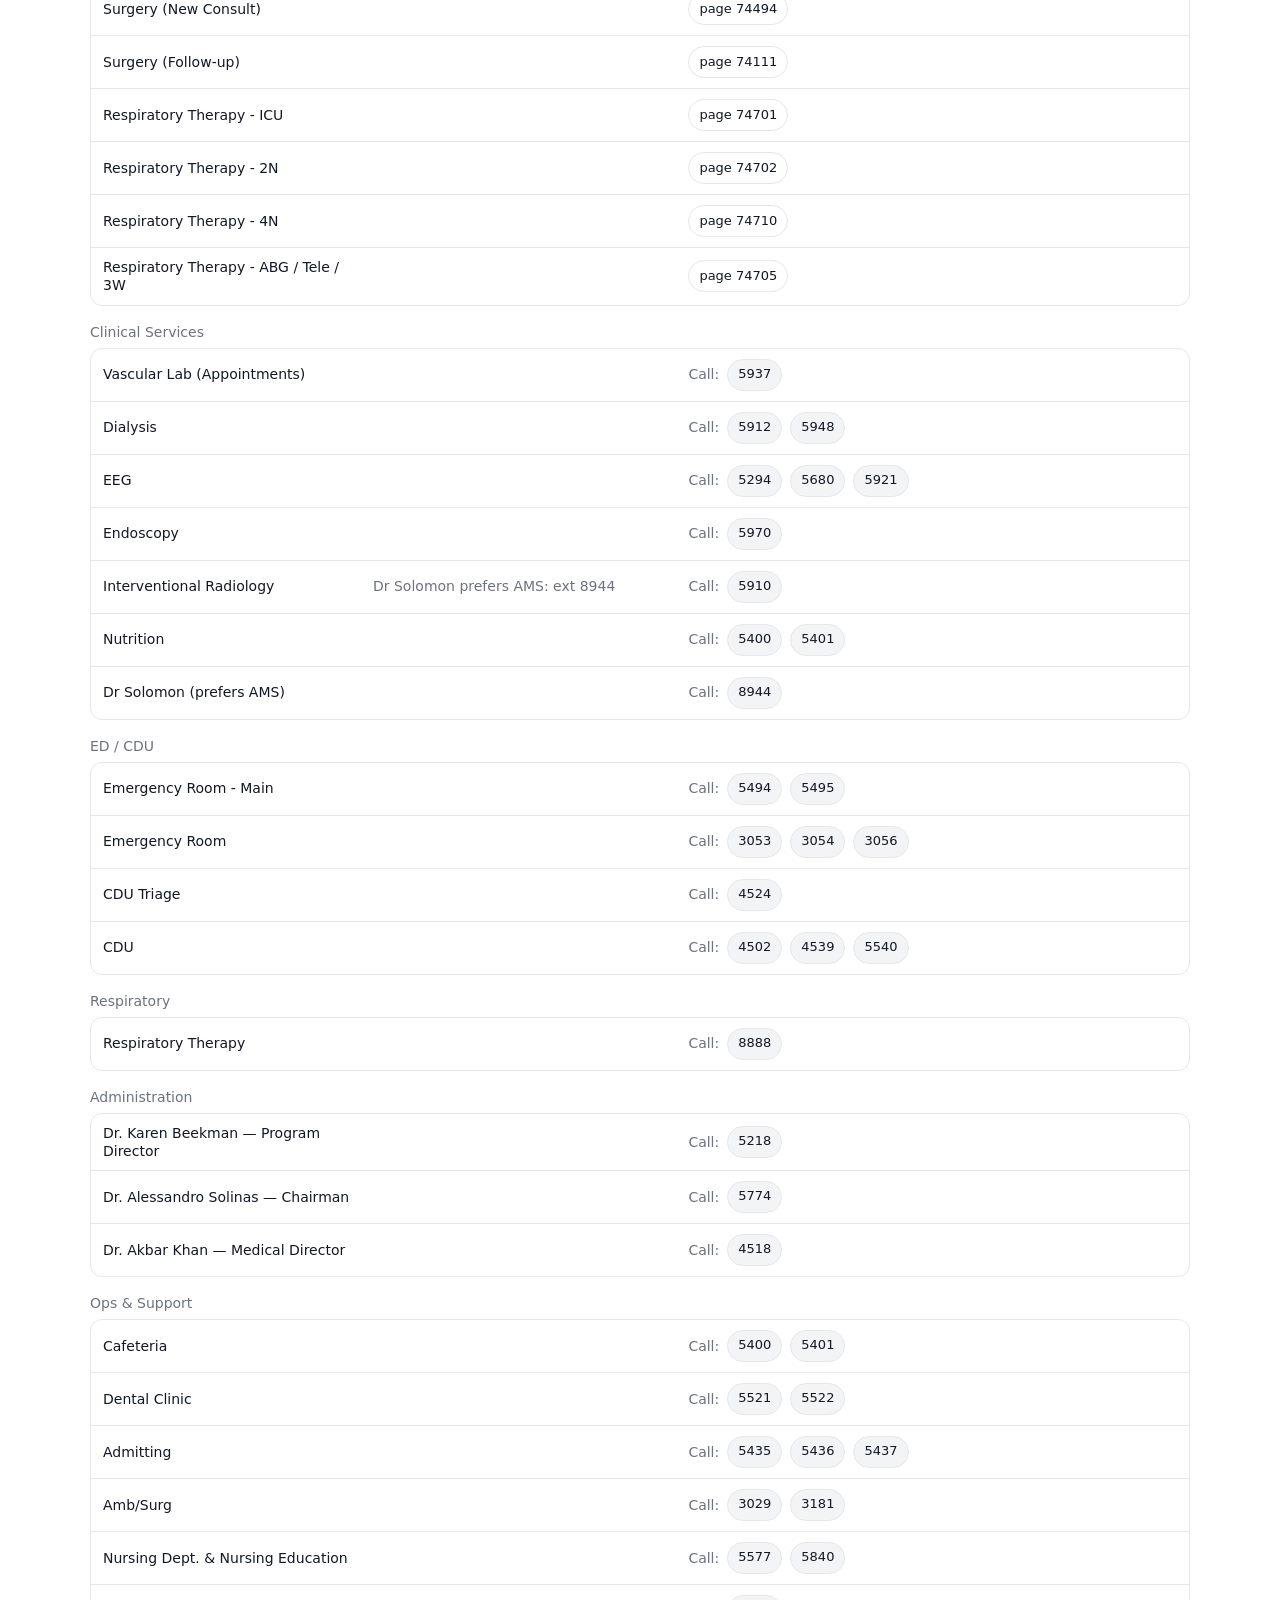
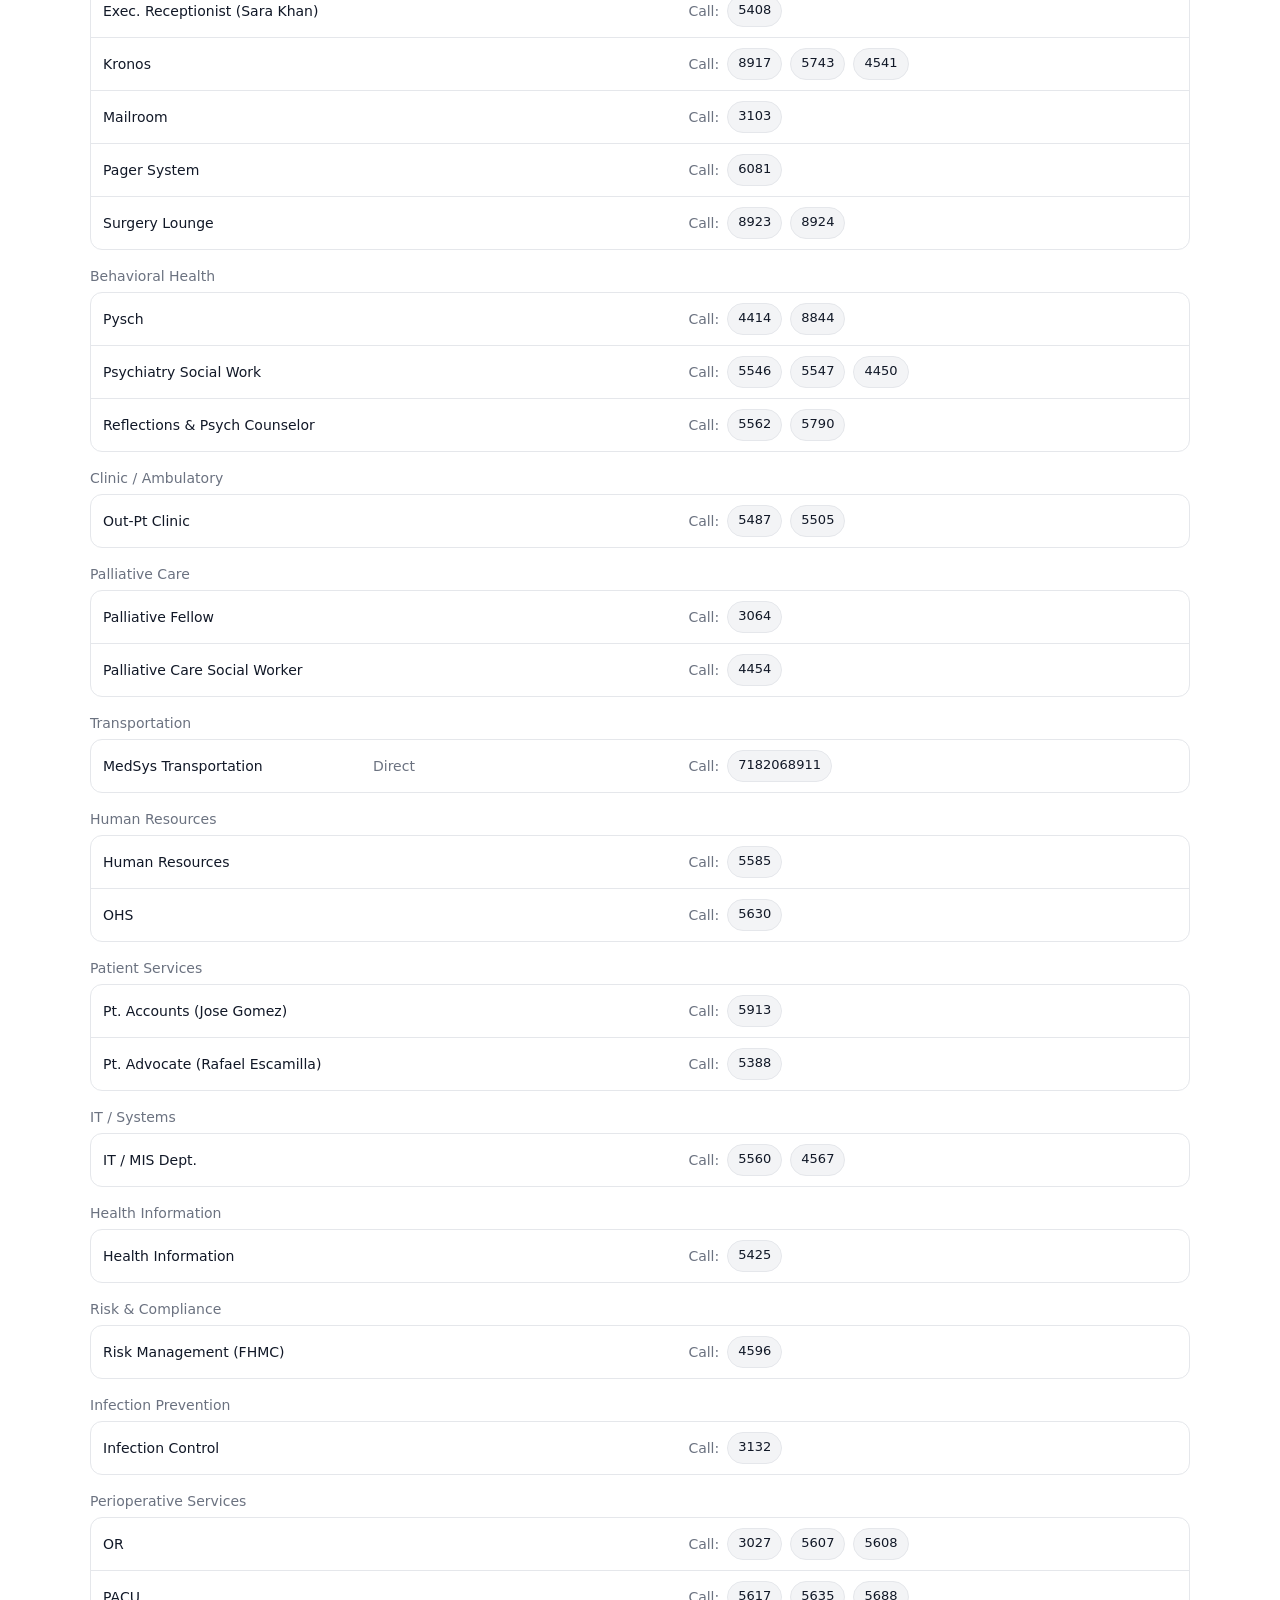
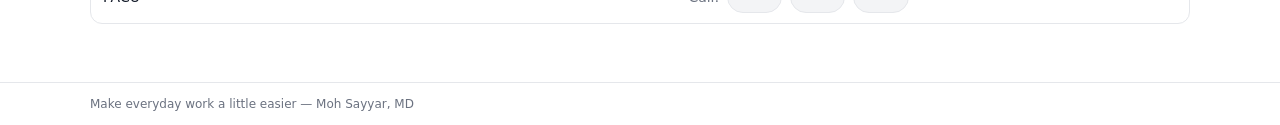
==== commit 90956902: "Rename index4.html to index.html" ====
--- a/index.html
+++ b/index.html
@@ -1,31 +1,336 @@
 <!doctype html>
 <html lang="en">
 <head>
-  <meta charset="utf-8" />
-  <meta name="viewport" content="width=device-width,initial-scale=1" />
-  <title>FHMC Directory</title>
-  <link rel="stylesheet" href="./assets/styles.css" />
+<meta charset="utf-8" />
+<meta name="viewport" content="width=device-width,initial-scale=1" />
+<title>FHMC Directory</title>
+
+<style>
+:root{
+  --bg:#ffffff;
+  --text:#111827;
+  --muted:#6b7280;
+  --border:#e5e7eb;
+  --chip:#f3f4f6;
+}
+
+*{box-sizing:border-box;}
+body{
+  margin:0;
+  font-family:system-ui,-apple-system,Segoe UI,Roboto,Arial,sans-serif;
+  background:var(--bg);
+  color:var(--text);
+}
+
+.wrap{width:min(1100px,calc(100% - 24px));margin:auto;}
+
+header{
+  position:sticky;
+  top:0;
+  background:rgba(255,255,255,0.95);
+  border-bottom:1px solid var(--border);
+}
+
+.title{font-size:20px;padding-top:14px;}
+.subtitle{font-size:13px;color:var(--muted);padding-bottom:8px;}
+
+.controls{display:flex;gap:10px;padding-bottom:10px;}
+.search{
+  flex:1;height:44px;padding:10px 12px;
+  border:1px solid var(--border);border-radius:10px;
+  font-size:15px;outline:none;
+}
+.btn{
+  height:44px;padding:0 14px;
+  border:1px solid var(--border);border-radius:10px;
+  background:#fff;font-size:14px;cursor:pointer;
+}
+
+.status{font-size:13px;color:var(--muted);padding-bottom:12px;}
+
+main{padding:10px 0 40px;}
+
+.section{margin:16px 0 18px;}
+.section-title{
+  font-size:14px;
+  color:var(--muted);
+  margin:10px 0 8px;
+}
+
+.list{
+  border:1px solid var(--border);
+  border-radius:12px;
+  overflow:hidden;
+}
+
+.row{
+  display:grid;
+  grid-template-columns: 260px 1fr 1.6fr;
+  gap:10px;
+  padding:10px 12px;
+  border-top:1px solid var(--border);
+  align-items:center;
+}
+
+.row:first-child{border-top:none;}
+
+.cell{
+  font-size:14px;
+  line-height:1.3;
+  min-width:0;
+  word-break:break-word;
+}
+
+.muted{color:var(--muted);}
+
+.actions{
+  display:flex;
+  flex-wrap:wrap;
+  gap:8px;
+  align-items:center;
+}
+
+.chip{
+  display:inline-flex;
+  align-items:center;
+  height:32px;
+  padding:0 10px;
+  border-radius:999px;
+  background:var(--chip);
+  border:1px solid var(--border);
+  font-size:13px;
+  text-decoration:none;
+  color:var(--text);
+  white-space:nowrap;
+}
+
+.pager{
+  display:inline-flex;
+  align-items:center;
+  height:32px;
+  padding:0 10px;
+  border-radius:999px;
+  border:1px solid var(--border);
+  font-size:13px;
+  white-space:nowrap;
+}
+
+.empty{
+  border:1px solid var(--border);
+  border-radius:12px;
+  padding:14px;
+  color:var(--muted);
+}
+
+footer{
+  border-top:1px solid var(--border);
+  padding:14px 0;
+  font-size:12px;
+  color:var(--muted);
+}
+
+@media (max-width: 820px){
+  .row{grid-template-columns:1fr;gap:6px;}
+  .cell.muted{font-size:13px;}
+}
+</style>
 </head>
-<body class="page">
-
-<header class="topbar">
-  <div class="topbar__controls">
-    <input id="search" type="search" placeholder="Search name, category, extension, pager..." />
+
+<body>
+<header>
+  <div class="wrap">
+    <div class="title">FHMC Directory</div>
+    <div class="subtitle">Search extensions and pagers</div>
+
+    <div class="controls">
+      <input id="search" class="search" placeholder="Search name, category, extension…" />
+      <button id="clear" class="btn">Clear</button>
+    </div>
+
+    <div id="status" class="status">Loading…</div>
   </div>
 </header>
 
-<main class="container">
-  <div id="status" class="status muted">Loading…</div>
+<main class="wrap">
   <div id="content"></div>
 </main>
 
-<footer class="footer">
-  <p class="credits">Make everyday work a little easier — Moh Sayyar, MD</p>
+<footer>
+  <div class="wrap">
+    Make everyday work a little easier — Moh Sayyar, MD
+  </div>
 </footer>
 
-<div id="toast" class="toast" aria-live="polite"></div>
-
-<script src="./assets/paging.js"></script>
-<script src="./assets/app.js"></script>
+<script>
+(() => {
+  const content = document.getElementById("content");
+  const status = document.getElementById("status");
+  const search = document.getElementById("search");
+  const clearBtn = document.getElementById("clear");
+
+  // FHMC mapping: 4-digit extensions become 718-670-XXXX
+  // tel:+1718670XXXX
+  const FHMC_PREFIX = "1718670"; // +1 718 670
+
+  const norm = v => String(v ?? "").toLowerCase().trim();
+  const digits = v => String(v ?? "").replace(/\D+/g,"");
+
+  function escapeHtml(s){
+    return String(s ?? "")
+      .replace(/&/g,"&amp;")
+      .replace(/</g,"&lt;")
+      .replace(/>/g,"&gt;")
+      .replace(/"/g,"&quot;")
+      .replace(/'/g,"&#039;");
+  }
+
+  // Build tel: link
+  // - 4 digits -> tel:+1718670XXXX
+  // - 10 digits -> tel:+1XXXXXXXXXX
+  // - 11 digits starting with 1 -> tel:+1XXXXXXXXXX
+  function telFromCallValue(c){
+    const d = digits(c);
+
+    if (d.length === 4) return `tel:+${FHMC_PREFIX}${d}`;
+    if (d.length === 10) return `tel:+1${d}`;
+    if (d.length === 11 && d.startsWith("1")) return `tel:+${d}`;
+
+    // fallback (still tries)
+    return `tel:${d || String(c ?? "").trim()}`;
+  }
+
+  function buildHaystack(e){
+    return [
+      e.category, e.name, e.notes,
+      e.pager,
+      (e.call||[]).join(" "),
+      (e.fax||[]).join(" ")
+    ].map(norm).join(" ");
+  }
+
+  function normalizeCategory(cat){
+    const c = String(cat ?? "").trim();
+    return c || "Other";
+  }
+
+  function pagerValue(e){
+    // Prefer explicit pager field
+    const p = String(e.pager ?? "").trim();
+    if (p) return p;
+
+    // If someone wrote "Page 74705" in notes, extract it
+    const n = String(e.notes ?? "");
+    const m = n.match(/page\s*([0-9]{3,8})/i);
+    return m ? m[1] : "";
+  }
+
+  function render(list){
+    if(!list.length){
+      content.innerHTML = '<div class="empty">No results.</div>';
+      return;
+    }
+
+    const groups = new Map();
+    for(const e of list){
+      const cat = normalizeCategory(e.category);
+      if(!groups.has(cat)) groups.set(cat, []);
+      groups.get(cat).push(e);
+    }
+
+    let html = "";
+    for(const [cat, items] of groups.entries()){
+      html += `<div class="section">
+        <div class="section-title">${escapeHtml(cat)}</div>
+        <div class="list">`;
+
+      for(const e of items){
+        const name = escapeHtml(e.name ?? "");
+        const notesRaw = String(e.notes ?? "").trim();
+        const calls = Array.isArray(e.call) ? e.call : [];
+        const faxes = Array.isArray(e.fax) ? e.fax : [];
+        const pager = pagerValue(e);
+
+        // Hide notes if it's just "Page ####" to avoid duplicate clutter
+        const notesIsJustPager = /^page\s*\d+$/i.test(notesRaw);
+        const notes = (!notesIsJustPager && notesRaw) ? notesRaw : "";
+
+        let actions = "";
+
+        if(calls.length){
+          actions += `<span class="muted">Call:</span>`;
+          for(const c of calls){
+            const label = String(c ?? "").trim();
+            if(!label) continue;
+            actions += ` <a class="chip" href="${telFromCallValue(label)}">${escapeHtml(label)}</a>`;
+          }
+        }
+
+        if(faxes.length){
+          actions += (actions ? " " : "") + `<span class="muted">Fax:</span>`;
+          for(const f of faxes){
+            const label = String(f ?? "").trim();
+            if(!label) continue;
+            actions += ` <span class="chip">${escapeHtml(label)}</span>`;
+          }
+        }
+
+        if(pager){
+          actions += (actions ? " " : "") + `<span class="pager">page ${escapeHtml(pager)}</span>`;
+        }
+
+        html += `<div class="row">
+          <div class="cell">${name}</div>
+          <div class="cell muted">${notes ? escapeHtml(notes) : ""}</div>
+          <div class="cell actions">${actions}</div>
+        </div>`;
+      }
+
+      html += `</div></div>`;
+    }
+
+    content.innerHTML = html;
+  }
+
+  async function load(){
+    try{
+      const res = await fetch("./assets/data/directory2.json", { cache:"no-store" });
+      if(!res.ok) throw new Error("HTTP " + res.status);
+
+      const data = await res.json();
+      if(!Array.isArray(data)) throw new Error("directory.json must be a JSON array");
+
+      const enriched = data.map(e => ({...e, _h:buildHaystack(e)}));
+      status.textContent = `Loaded ${enriched.length} entries`;
+      render(enriched);
+
+      function runSearch(){
+        const q = norm(search.value);
+        if(!q){
+          status.textContent = `Loaded ${enriched.length} entries`;
+          render(enriched);
+          return;
+        }
+        const filtered = enriched.filter(e => e._h.includes(q));
+        status.textContent = `Showing ${filtered.length} results`;
+        render(filtered);
+      }
+
+      search.addEventListener("input", runSearch);
+      clearBtn.addEventListener("click", ()=>{
+        search.value = "";
+        search.focus();
+        runSearch();
+      });
+
+    }catch(err){
+      console.error(err);
+      status.textContent = "Failed to load directory.json";
+      content.innerHTML = '<div class="empty">Directory not loaded.</div>';
+    }
+  }
+
+  load();
+})();
+</script>
 </body>
 </html>
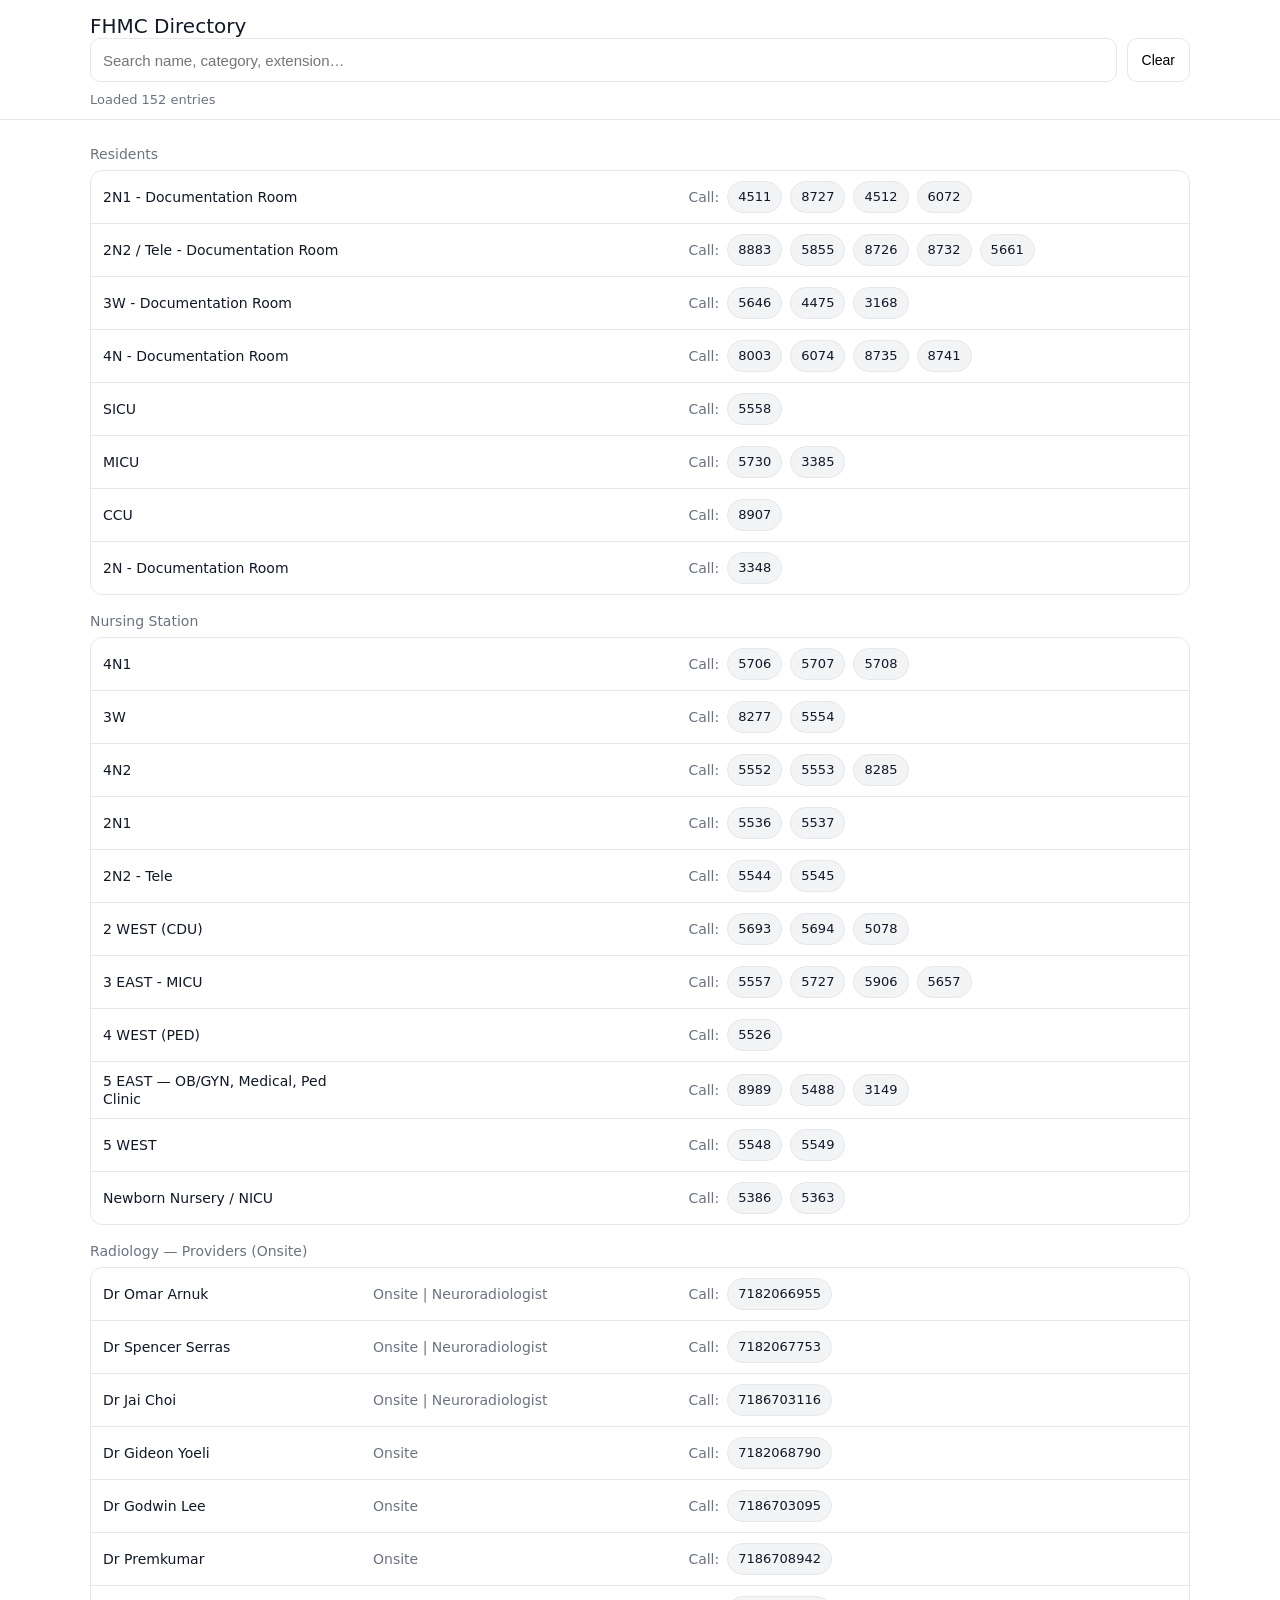
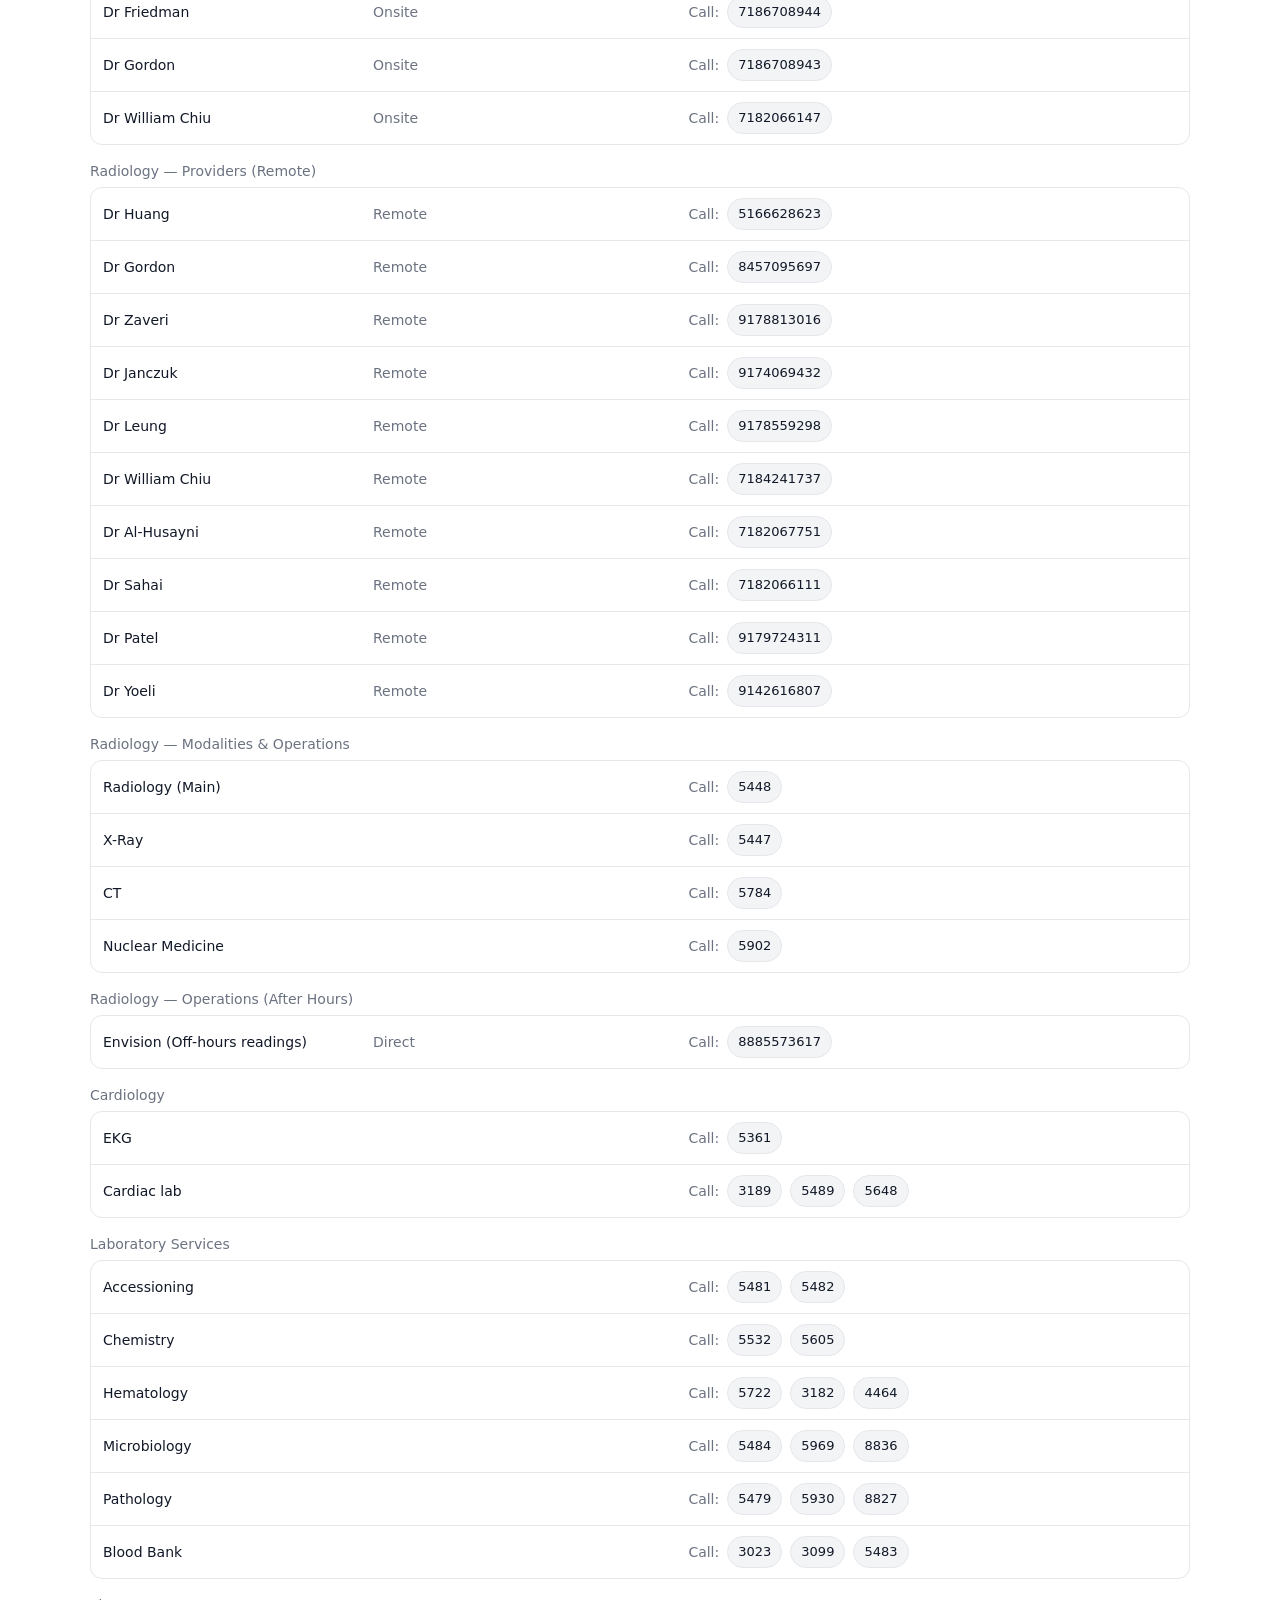
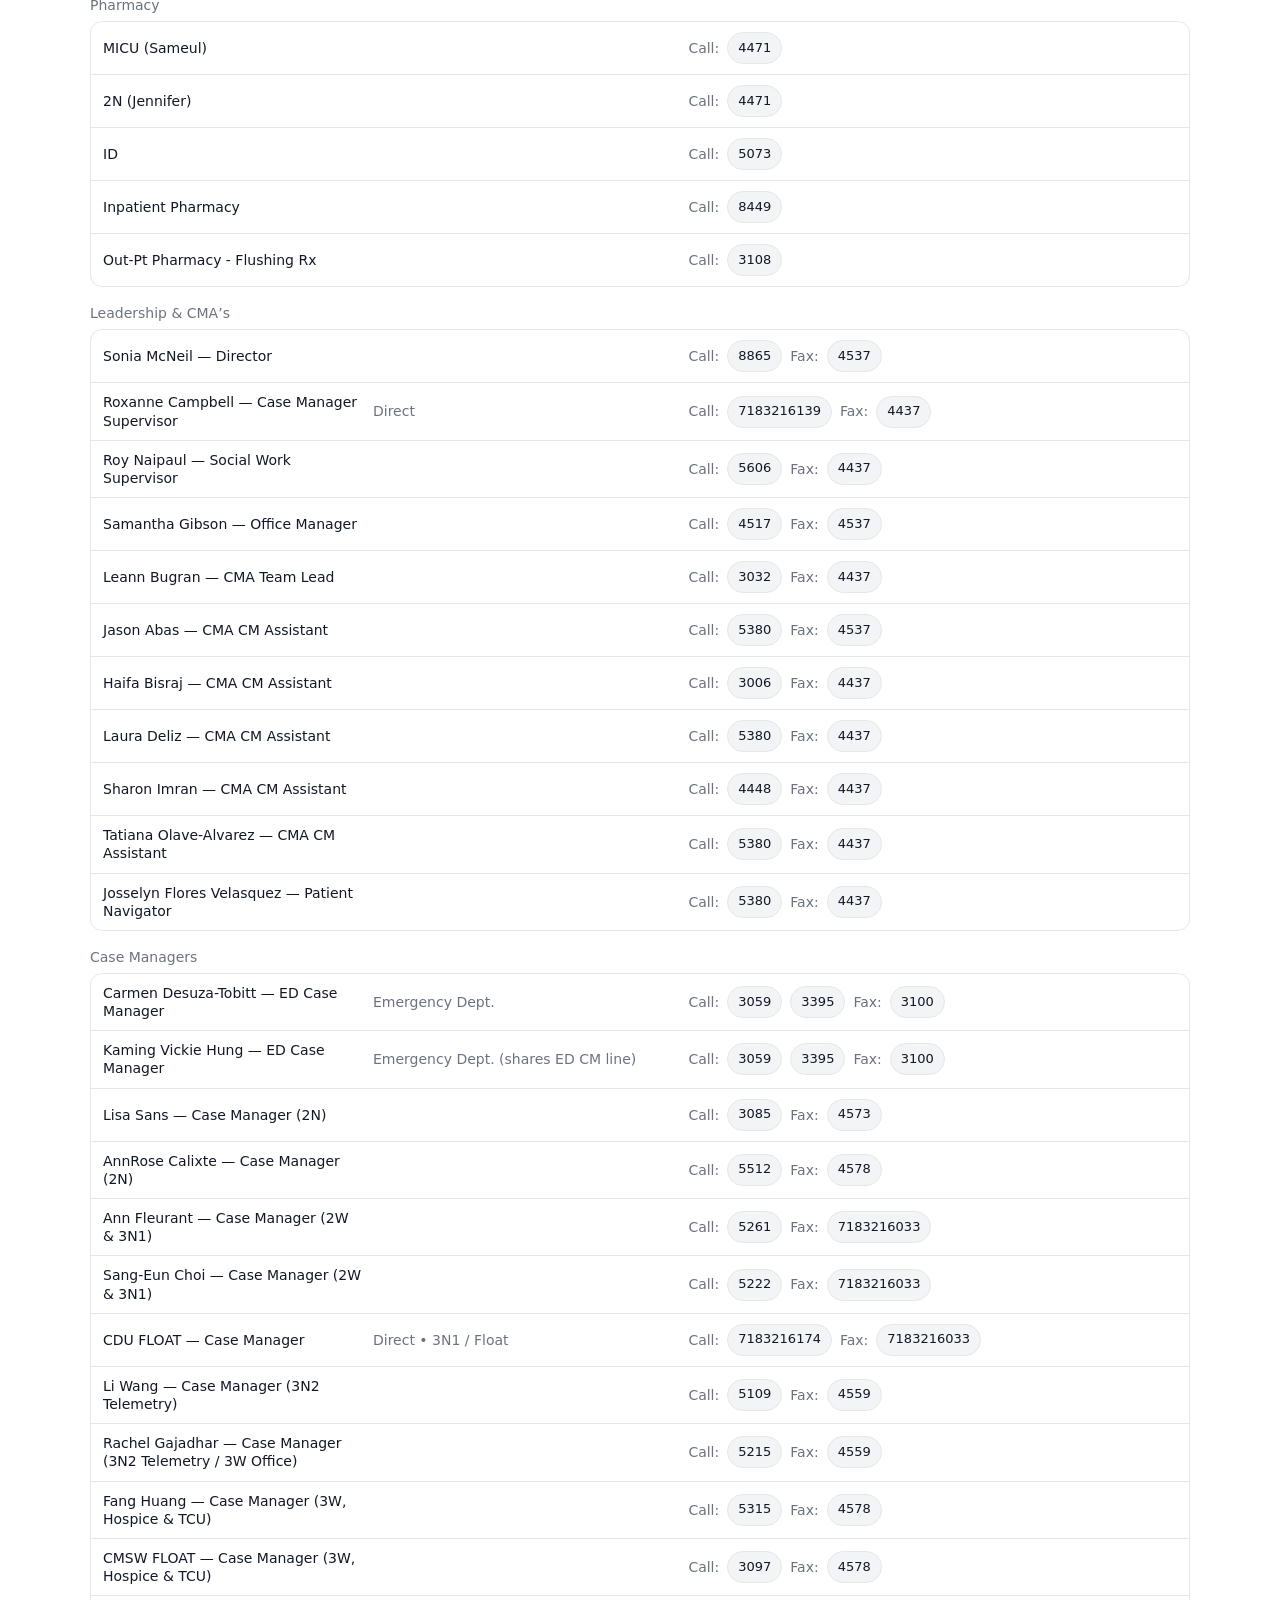
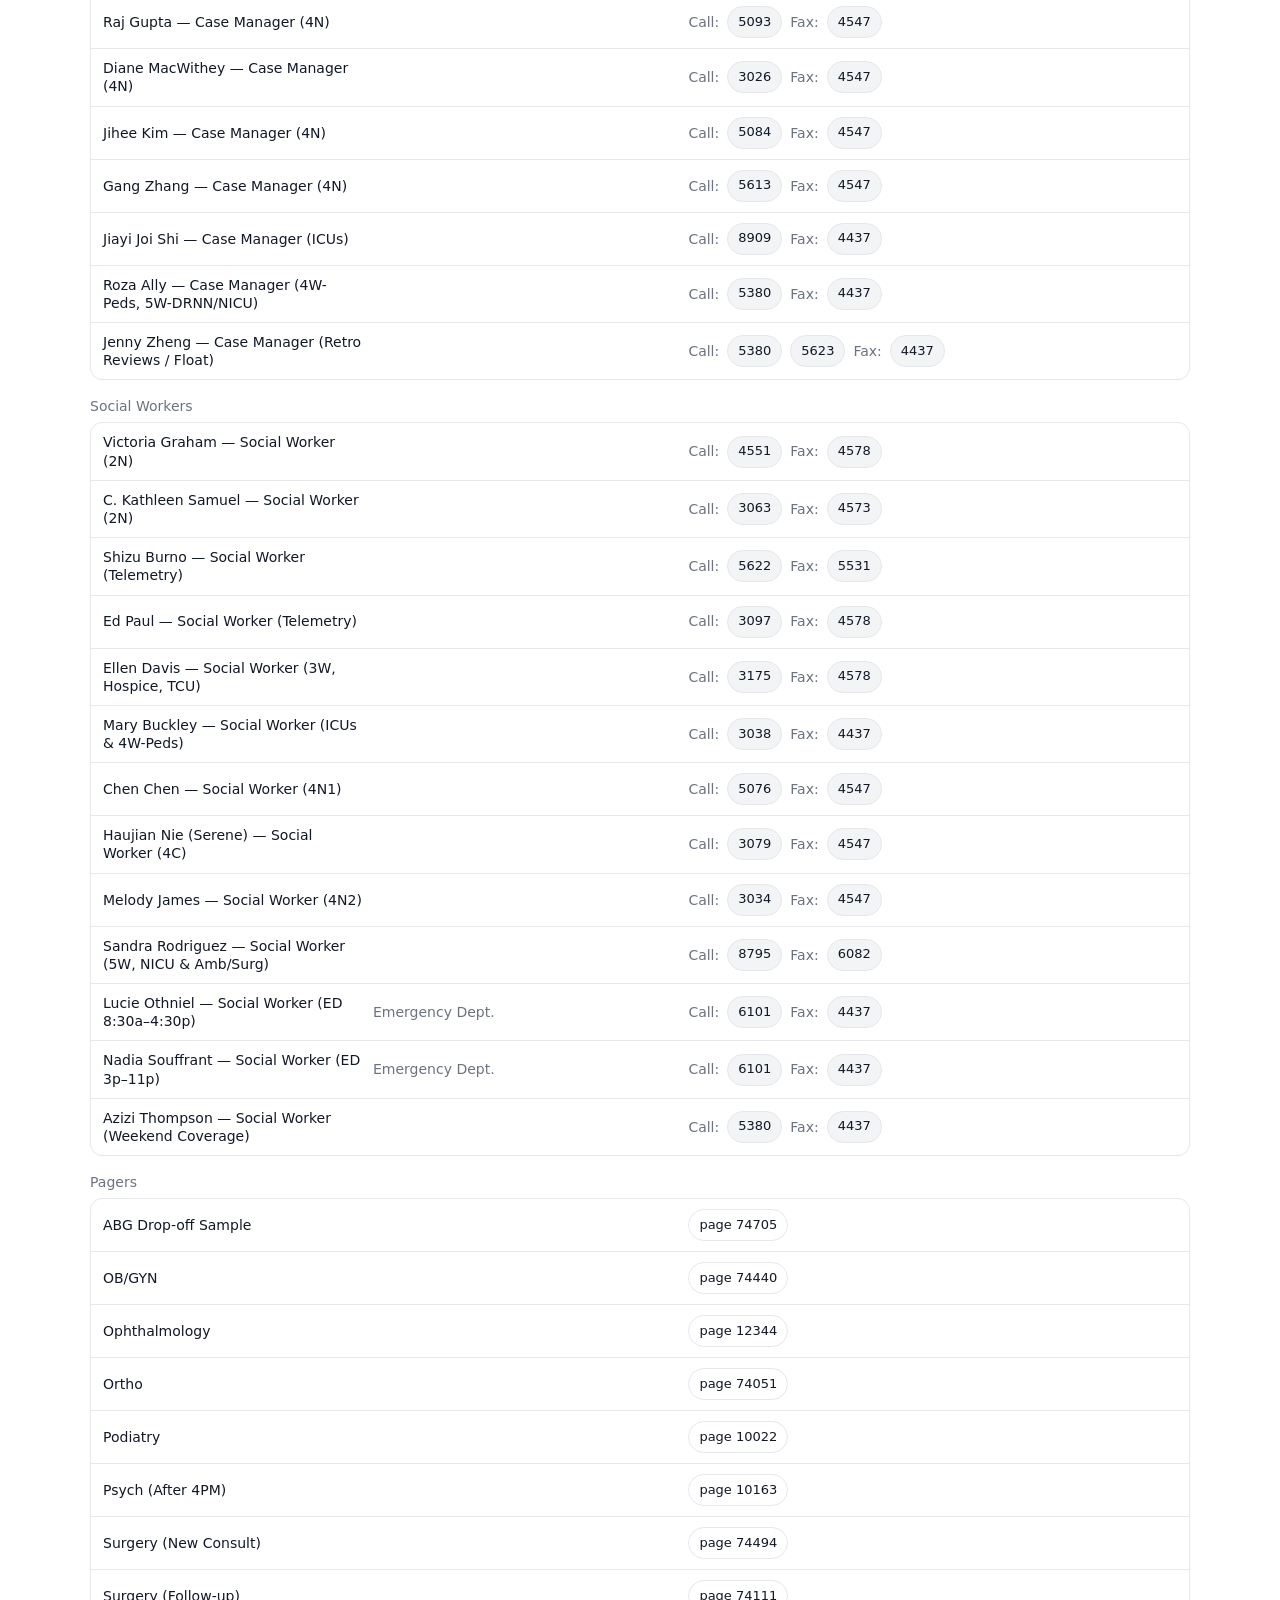
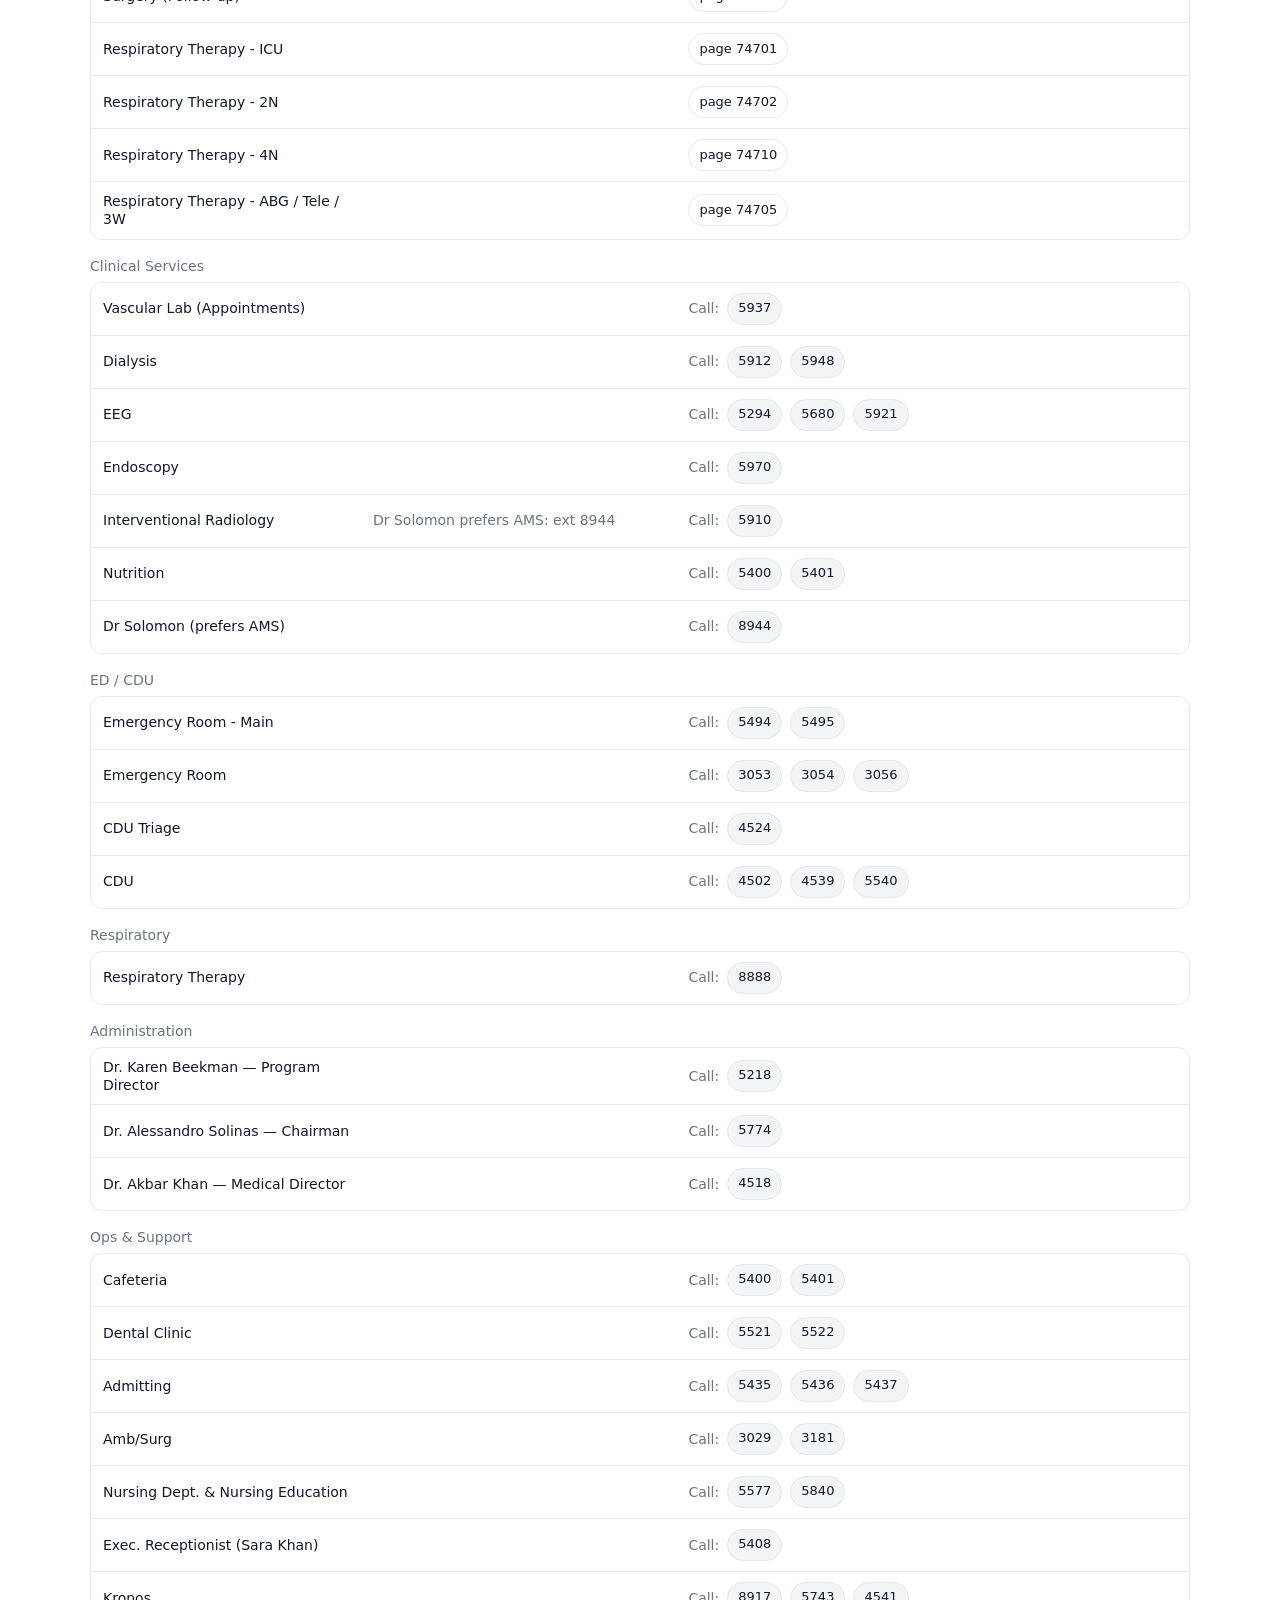
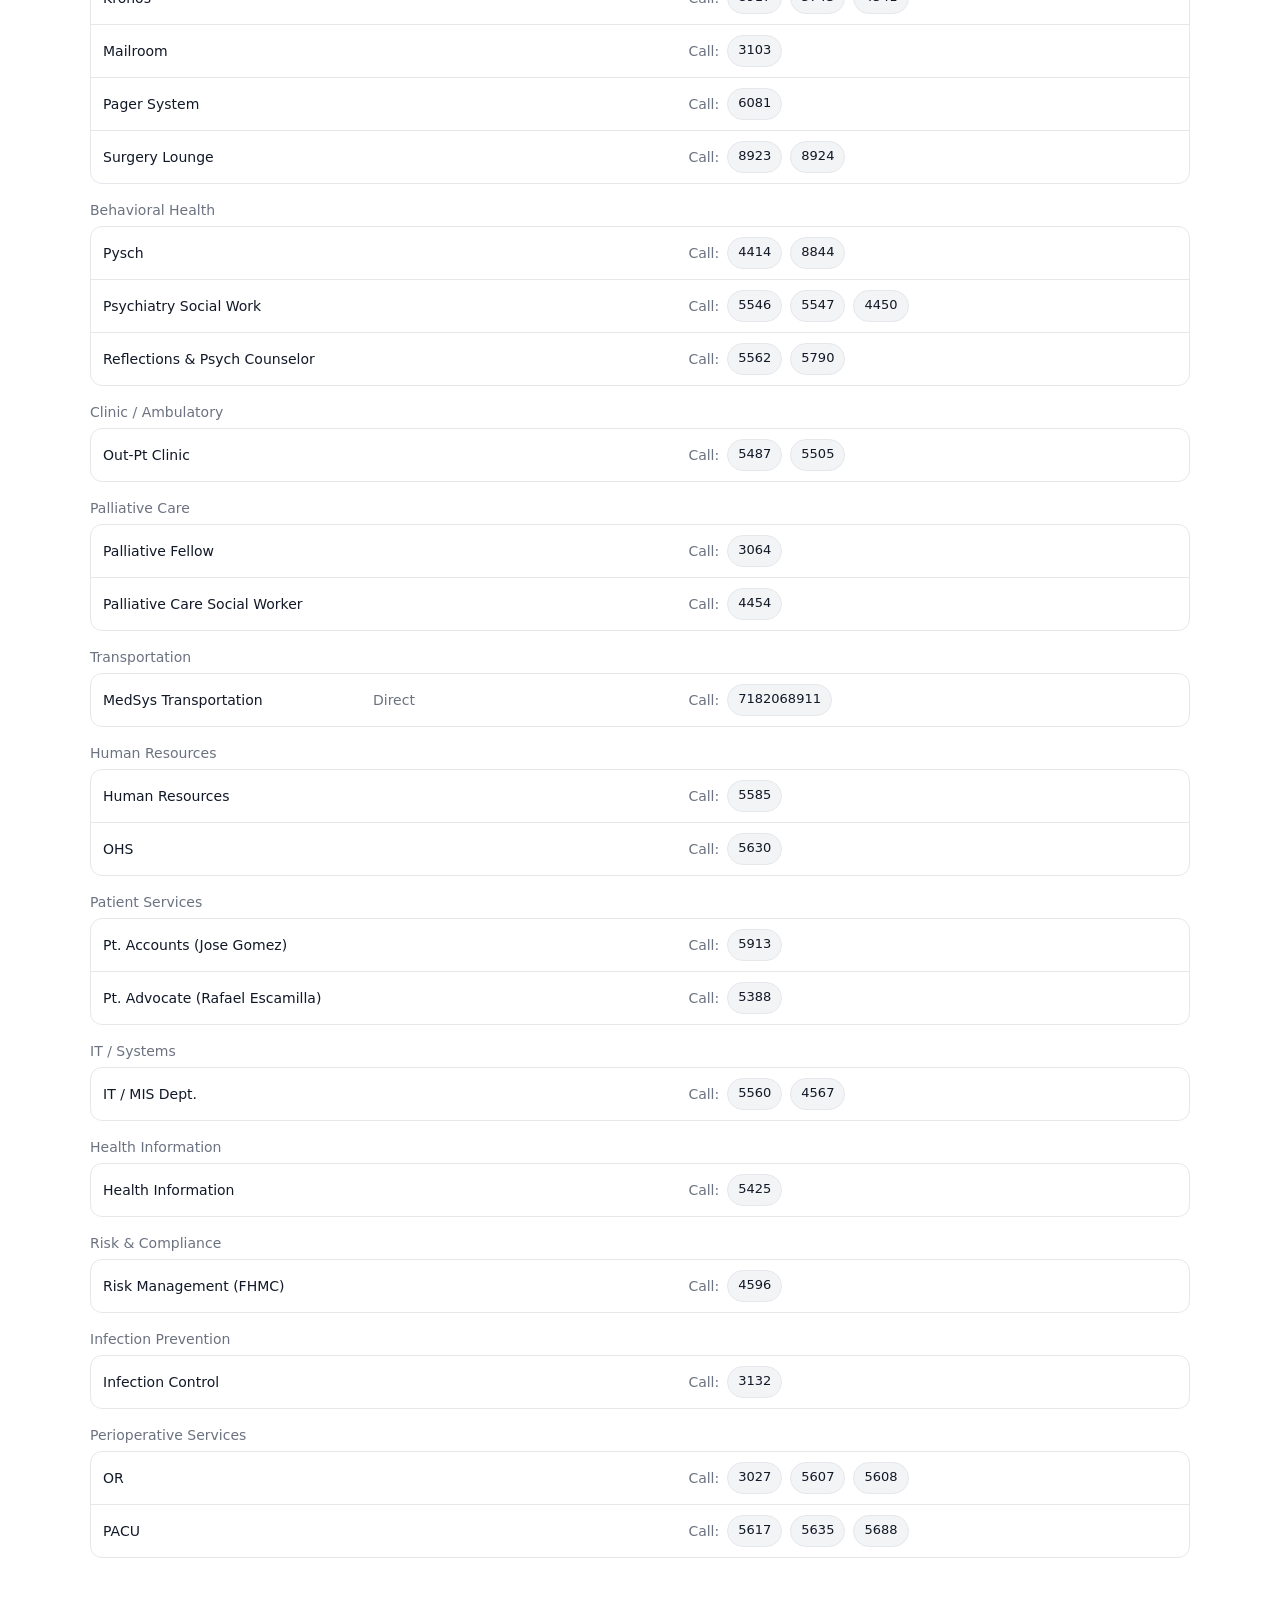
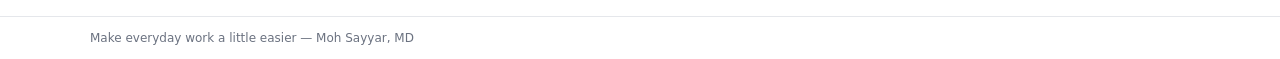
==== commit 8a6f3dbf: "Remove subtitle from header in index.html Removed subtitle from the header section." ====
--- a/index.html
+++ b/index.html
@@ -140,7 +140,6 @@
 <header>
   <div class="wrap">
     <div class="title">FHMC Directory</div>
-    <div class="subtitle">Search extensions and pagers</div>
 
     <div class="controls">
       <input id="search" class="search" placeholder="Search name, category, extension…" />
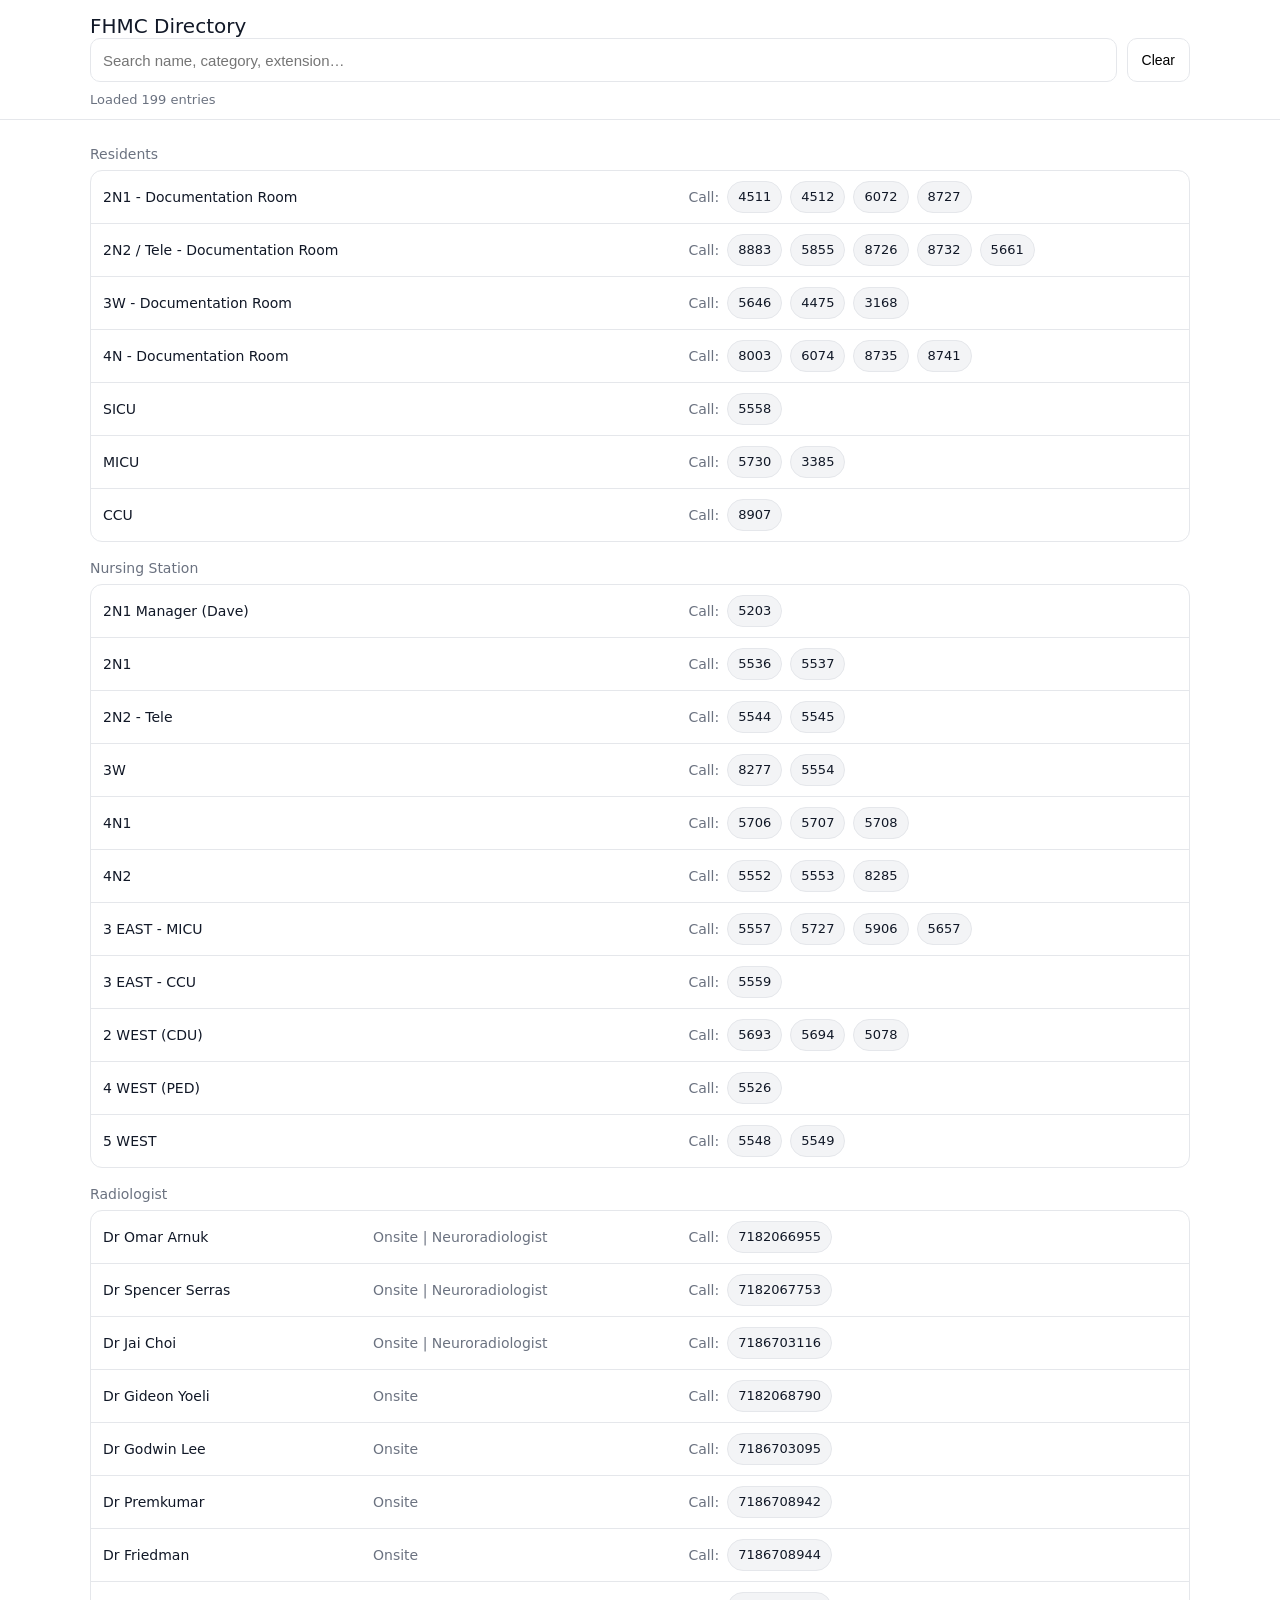
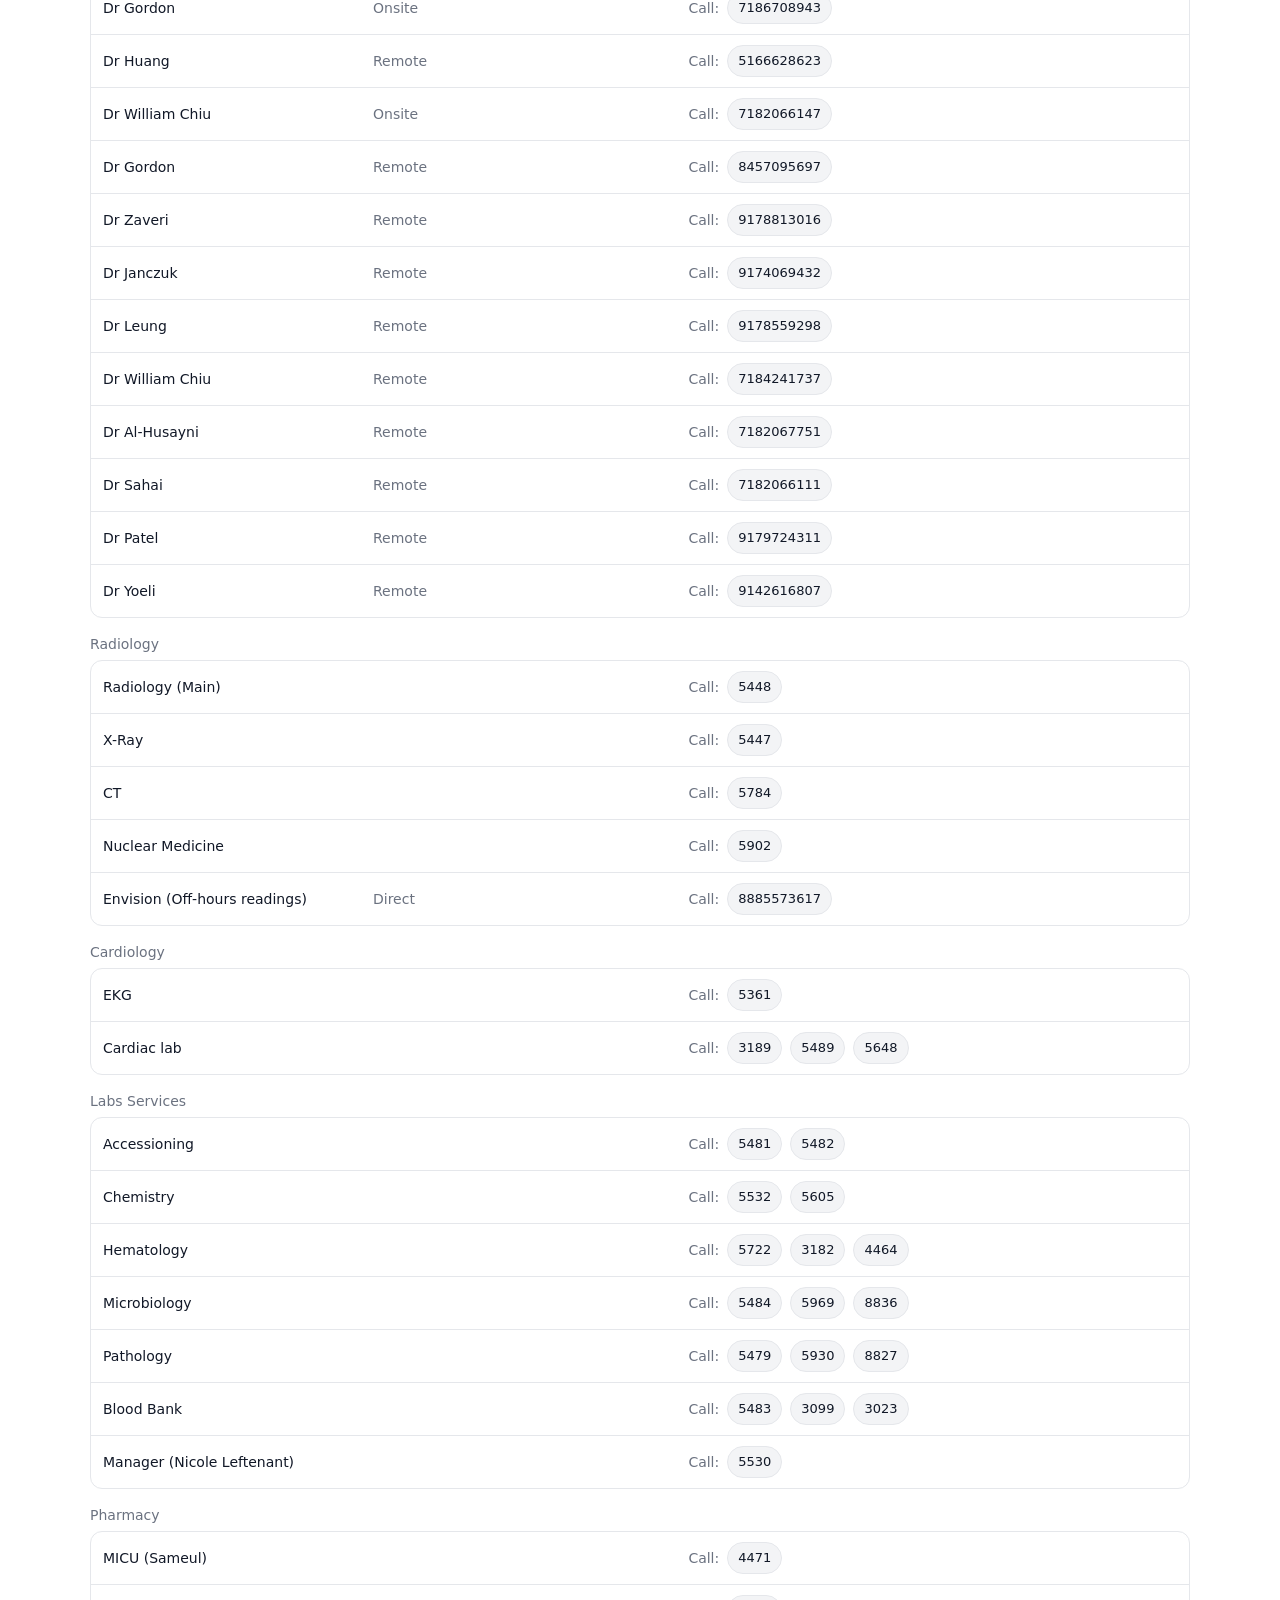
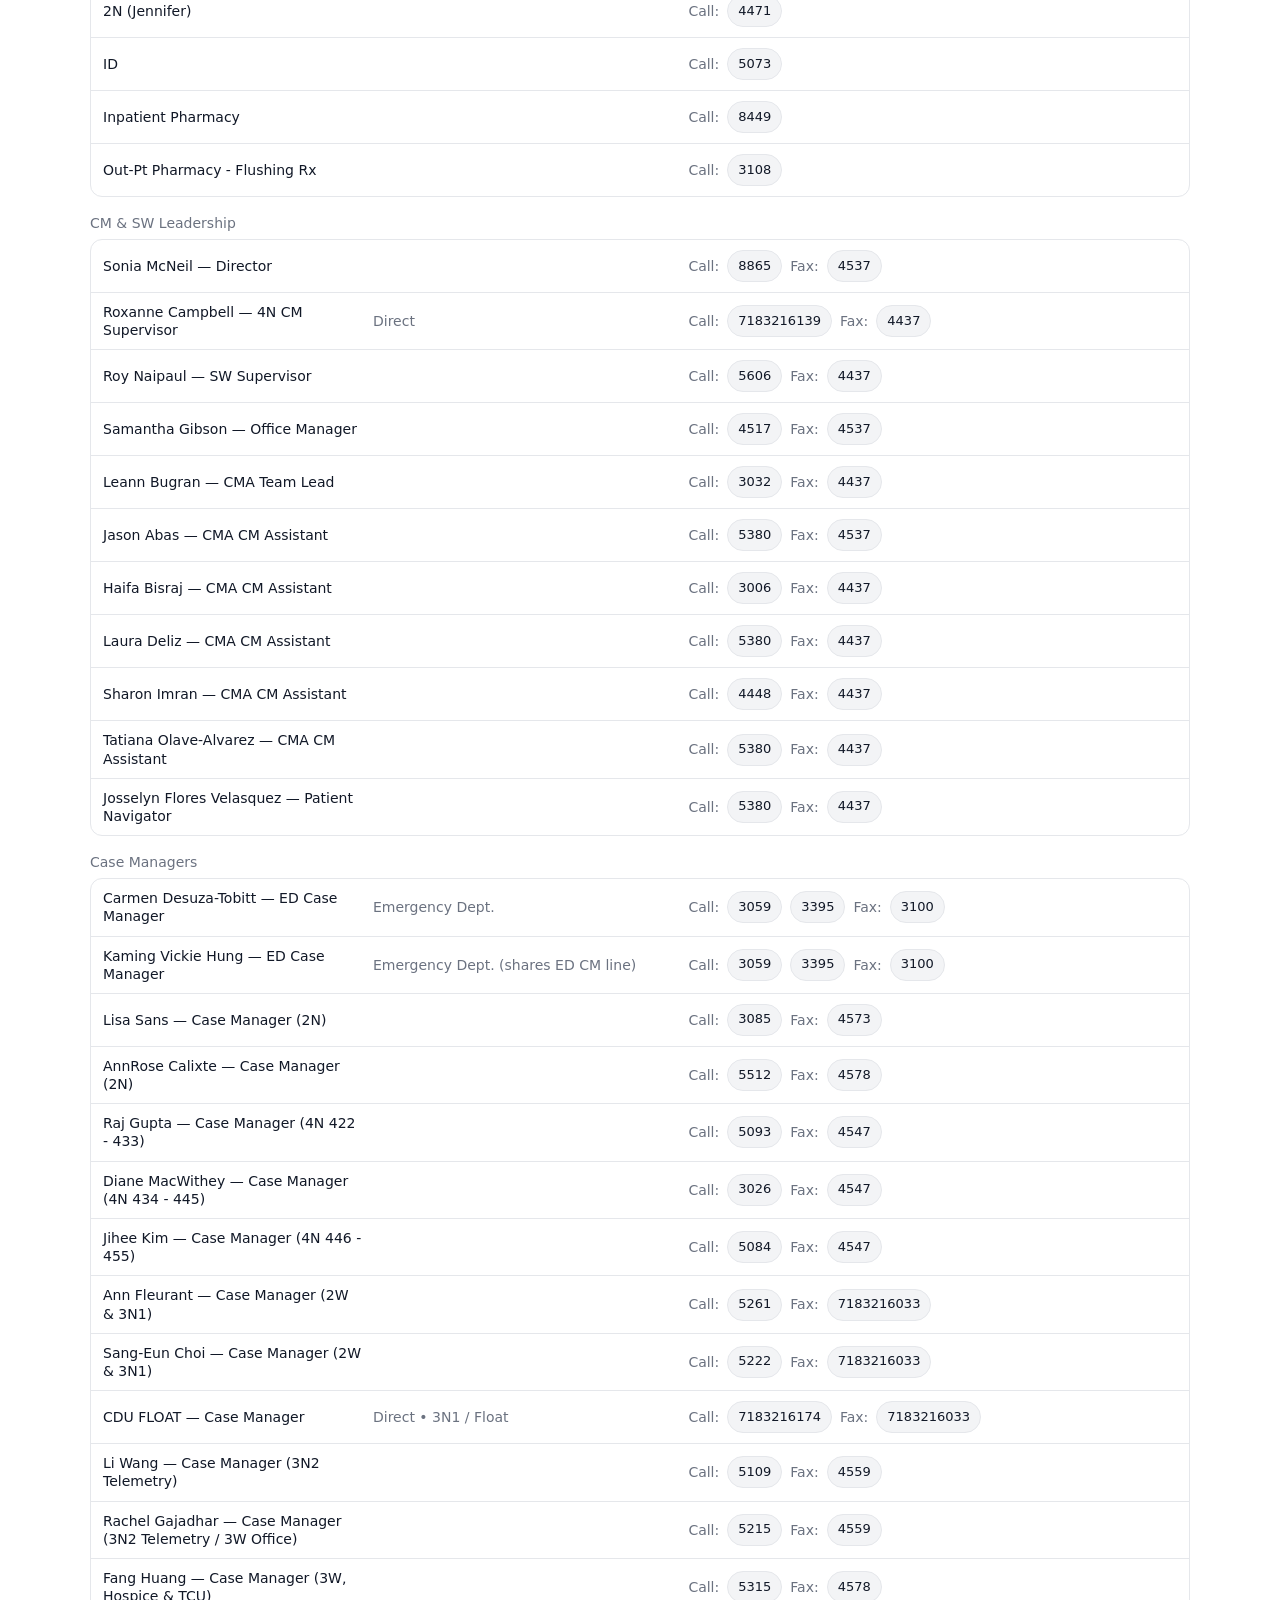
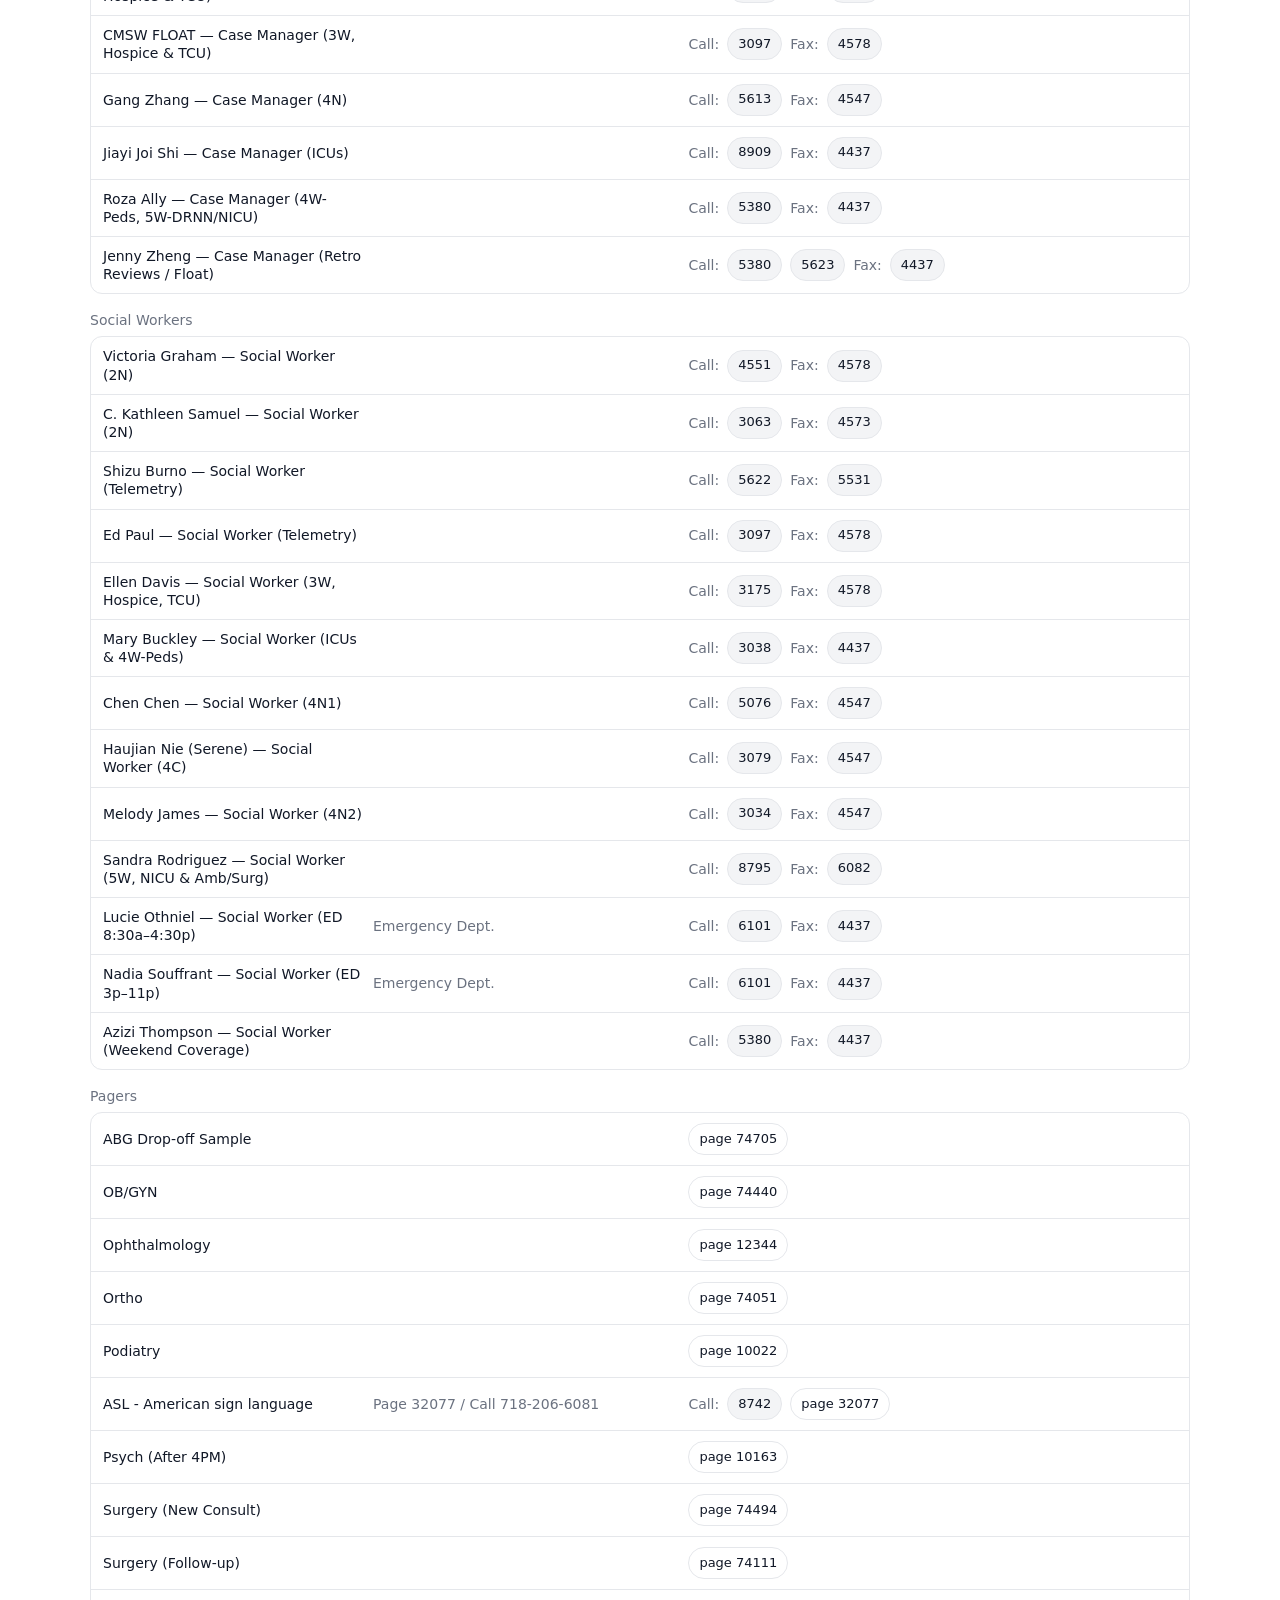
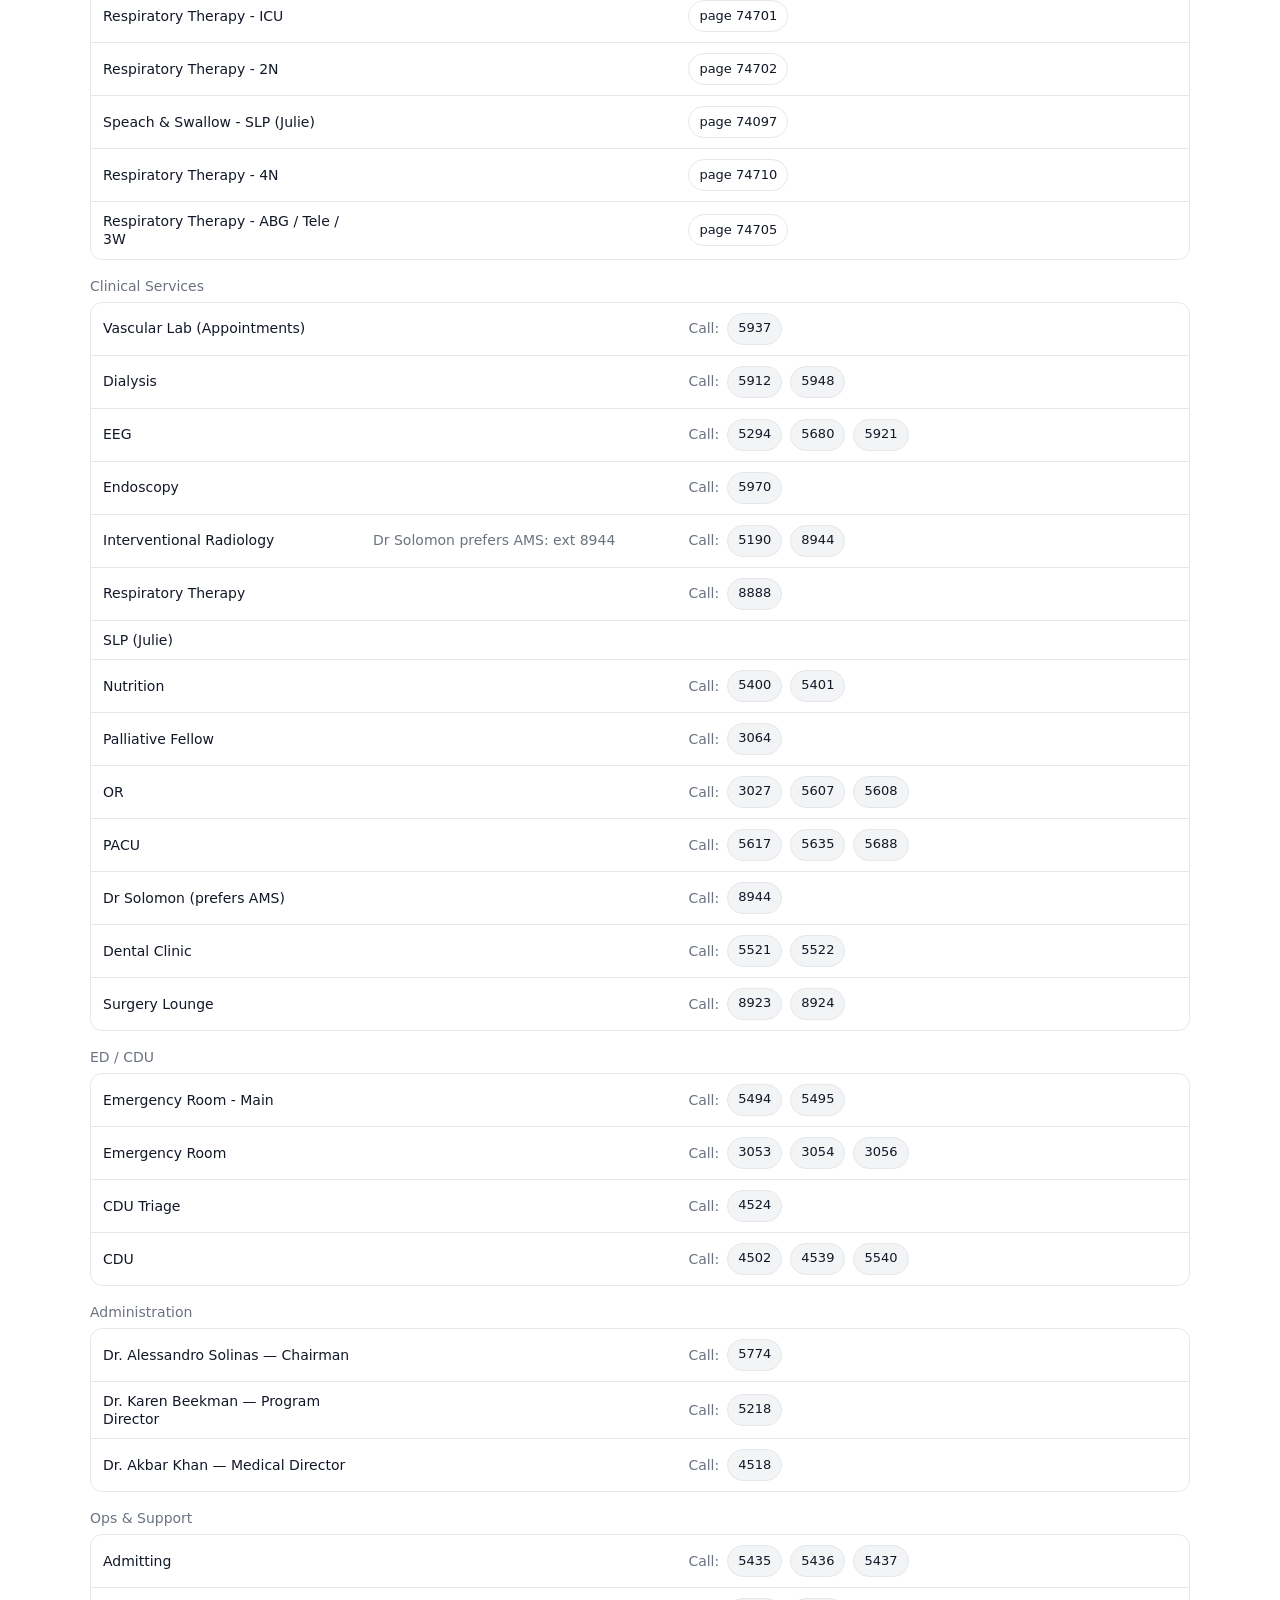
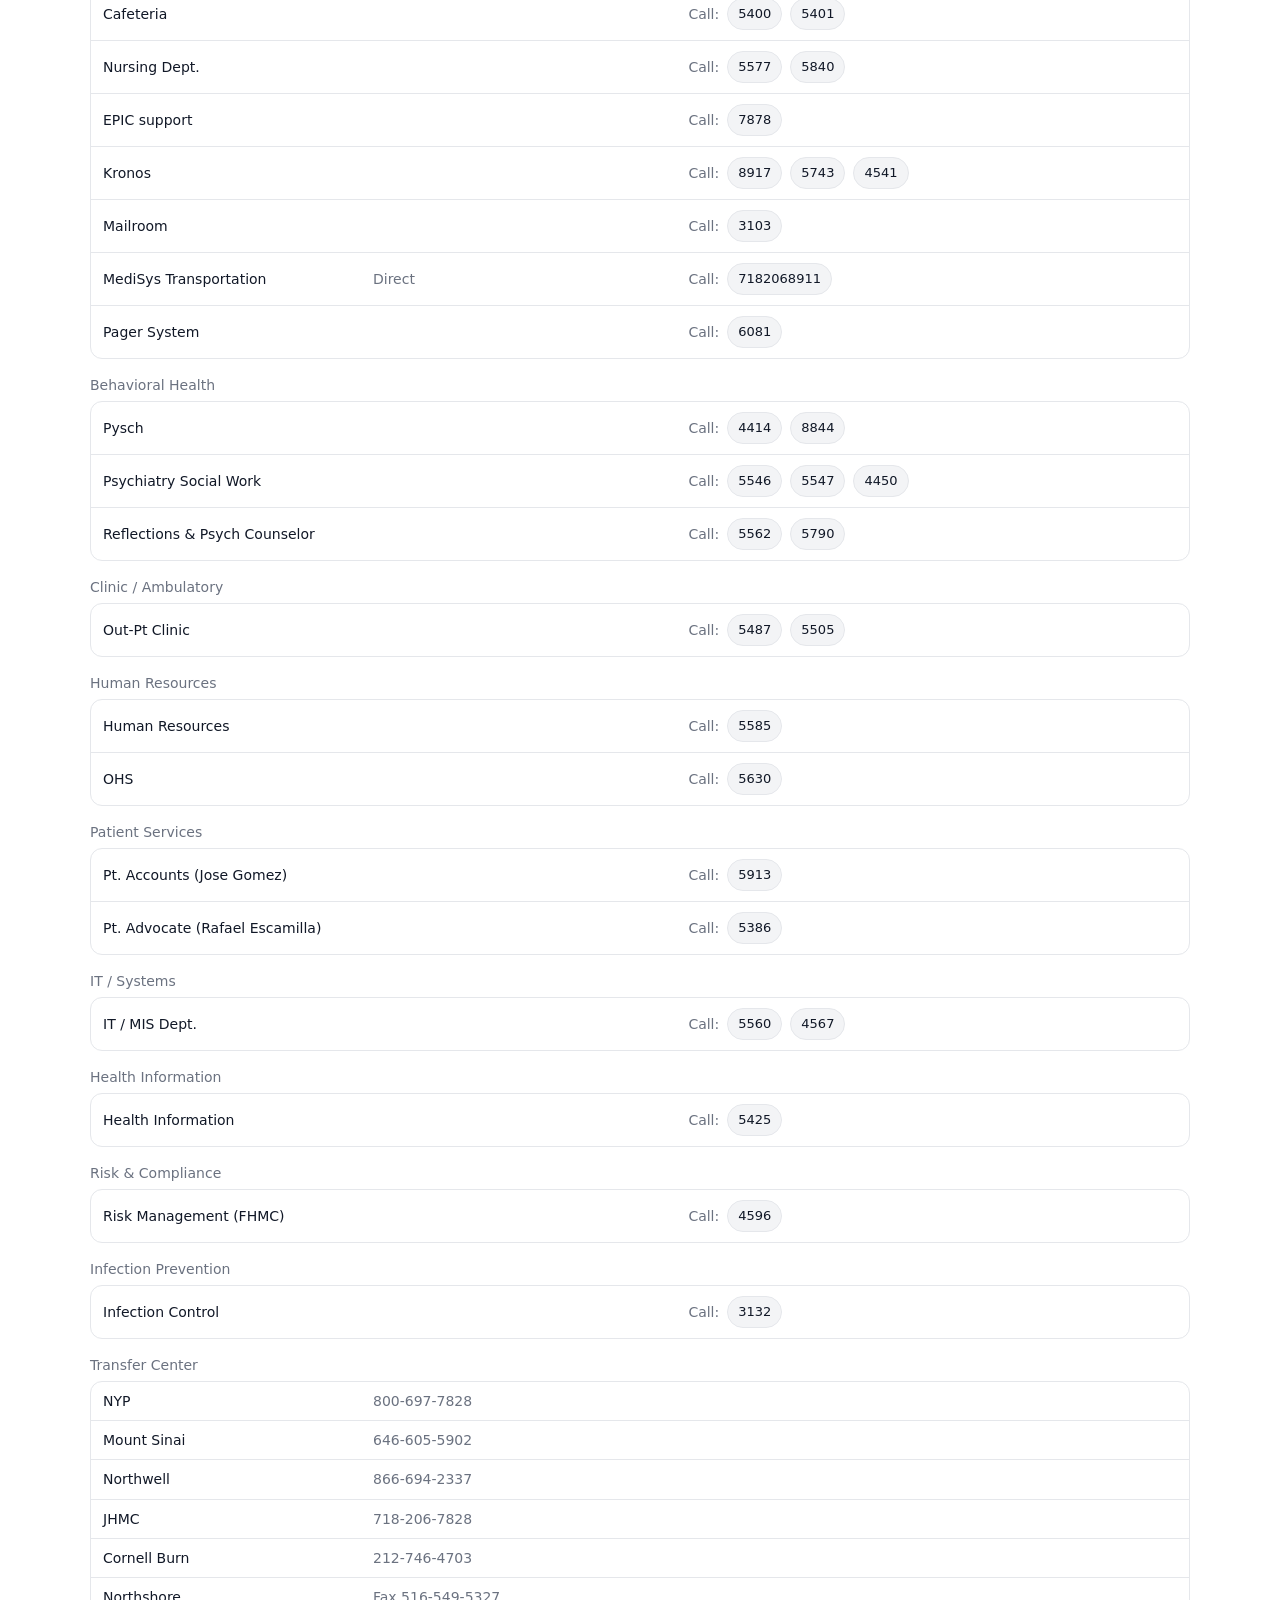
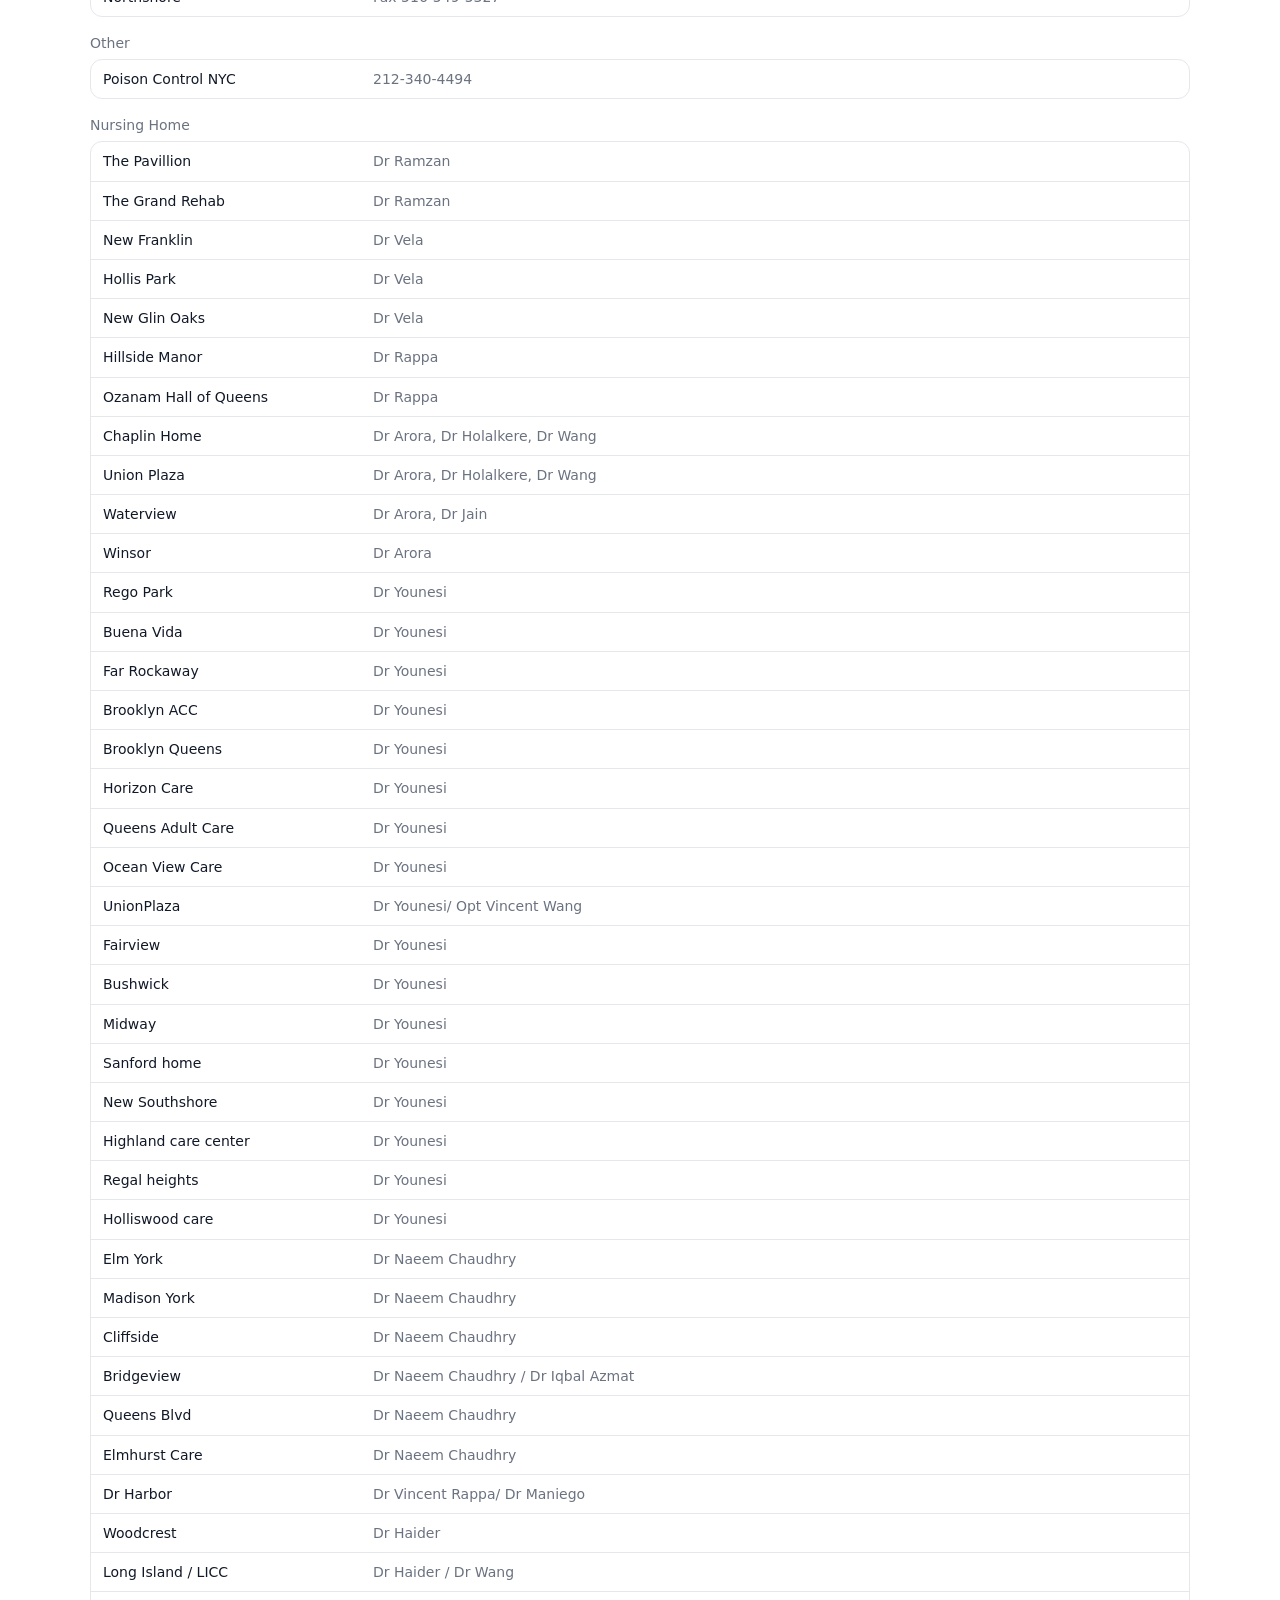
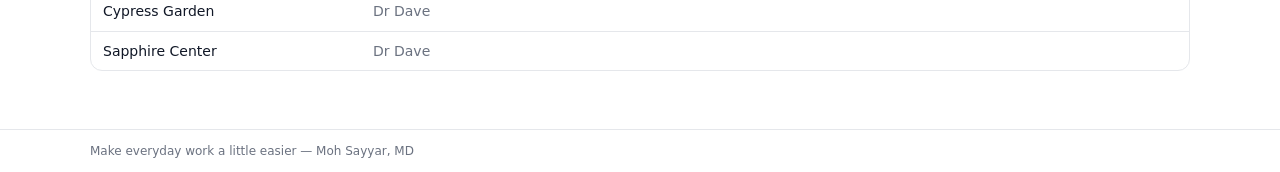
==== commit 9d774ed1: "Change JSON data source from directory2.json to directory.json" ====
--- a/index.html
+++ b/index.html
@@ -292,7 +292,7 @@
 
   async function load(){
     try{
-      const res = await fetch("./assets/data/directory2.json", { cache:"no-store" });
+      const res = await fetch("./assets/data/directory.json", { cache:"no-store" });
       if(!res.ok) throw new Error("HTTP " + res.status);
 
       const data = await res.json();
